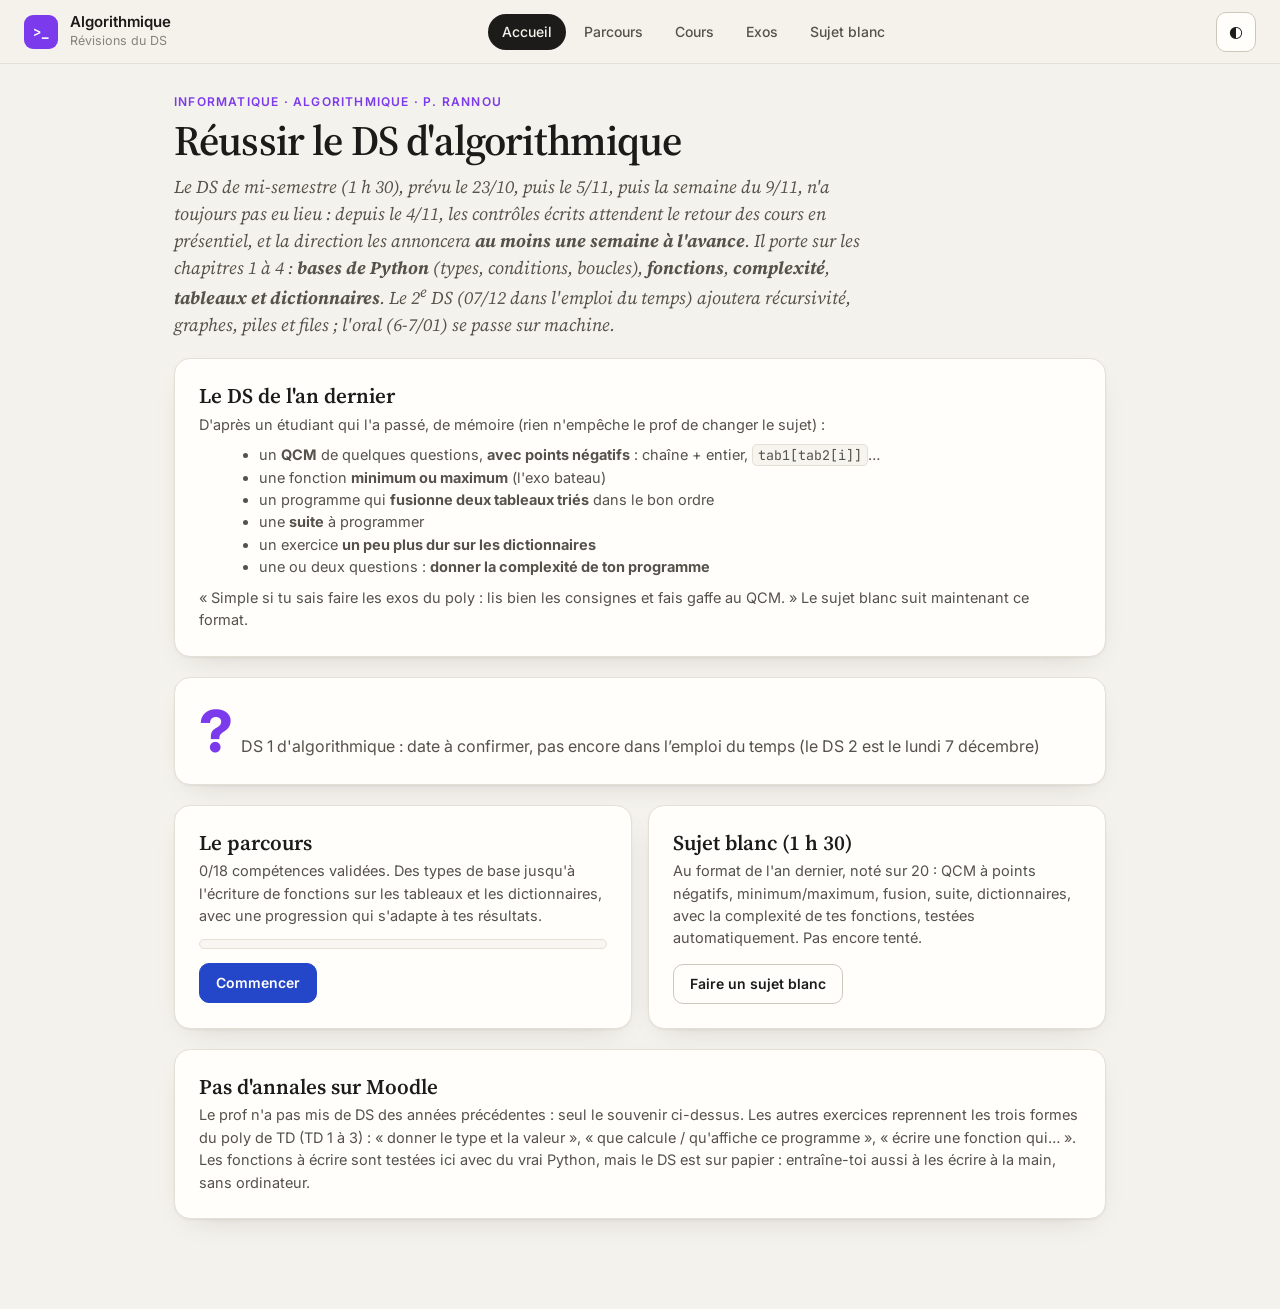
==== algo/index.html @ d01f05d4 "Dates des CC : un CC manquant d'ADE ne décale plus les autres Le CC2 ATO du 16/12 a disparu d'ADE : " ====
<!DOCTYPE html>
<html lang="fr">
<head>
<meta charset="utf-8">
<meta name="viewport" content="width=device-width, initial-scale=1, viewport-fit=cover">
<title>Algorithmique · Entraînement</title>
<link rel="preconnect" href="https://fonts.googleapis.com">
<link rel="preconnect" href="https://fonts.gstatic.com" crossorigin>
<link rel="stylesheet" href="https://fonts.googleapis.com/css2?family=Inter:wght@400;500;600;700;800&family=JetBrains+Mono:wght@400;600&family=Source+Serif+4:ital,opsz,wght@0,8..60,400;0,8..60,600;1,8..60,400&display=swap">
<script src="../subjects.js?v=2026112101"></script>
<script src="../core.js?v=2026111701"></script>
<script src="learn.js?v=2026102806"></script>
<script defer src="../account.js" data-lazy></script>
<link rel="stylesheet" href="../core.css?v=2026102803">
<style>
:root{
  --accent:var(--algo); --accent-soft:var(--algo-soft);
  --pen-line:#bccaf5;
  --algo:#7c3aed; --algo-soft:#f1eafe;
  --code-bg:#f6f4ee;
  --mono:"JetBrains Mono",ui-monospace,Menlo,Consolas,monospace;
}
@media (prefers-color-scheme:dark){
  :root:not([data-theme="light"]){
    --pen-line:#34437a;
    --algo:#a78bfa; --algo-soft:#241b3a; --code-bg:#16161a;
  }
}
:root[data-theme="dark"]{
  --pen-line:#34437a;
  --algo:#a78bfa; --algo-soft:#241b3a; --code-bg:#16161a;
}
code,.mono{font-family:var(--mono);font-size:.92em}
p code,li code,.sub code{background:var(--code-bg);padding:1px 5px;border-radius:5px;border:1px solid var(--rule)}
pre.code{margin:12px 0 0;padding:12px 14px;border-radius:10px;background:var(--code-bg);border:1px solid var(--rule);overflow-x:auto;font:14px/1.55 var(--mono);white-space:pre}
.brand-mark{width:34px;height:34px;flex:none;border-radius:9px;background:var(--algo);color:#fff;display:grid;place-items:center;font:700 14px/1 var(--mono)}
.lede{font:italic 18px/1.5 var(--serif);color:var(--ink-2);margin-top:10px;max-width:700px}
.card{background:var(--sheet);border:1px solid var(--rule);border-radius:16px;box-shadow:var(--shadow);padding:24px;min-width:0}
.pill.ok{background:var(--ok-soft);color:var(--ok)} .pill.bad{background:var(--bad-soft);color:var(--bad)} .pill.part{background:var(--warn-soft);color:var(--warn)}
.bar.mid>i{background:var(--warn)} .bar.low>i{background:var(--bad)}
.toast{position:fixed;left:50%;bottom:20px;transform:translateX(-50%);z-index:60;max-width:calc(100vw - 32px);padding:10px 16px;border-radius:10px;background:var(--ink);color:var(--paper);font-size:14.5px;font-weight:600}
.count span{color:var(--ink-2)}
/* exercices */
.ex .q{font:17px/1.6 var(--serif);margin-top:8px}
.it{display:grid;grid-template-columns:fit-content(45%) minmax(0,1fr);gap:4px 12px;align-items:center}
.it-lab{text-align:right;font:15px/1.3 var(--mono);overflow-wrap:anywhere}
.it-lab.w{font:15px/1.3 var(--sans)}
.it-in input[type=text]{flex:1;min-width:0;width:100%;font:15px/1.3 var(--mono);color:var(--ink);background:var(--sheet);border:1px solid var(--rule-strong);border-radius:9px;padding:9px 12px;min-height:42px}
.it.full{grid-template-columns:minmax(0,1fr)}
.it.full .fb{grid-column:1}
.it.qcm{padding-top:14px;border-top:1px solid var(--rule)}
.it.qcm:first-child{padding-top:0;border-top:0}
.it-q{font:16px/1.55 var(--serif)}
.it-q pre.code{margin-top:8px}
.ch.skip{font-family:var(--sans);color:var(--ink-2);border-style:dashed}
textarea.codein{width:100%;min-height:190px;resize:vertical;font:14px/1.55 var(--mono);color:var(--ink);background:var(--code-bg);border:1px solid var(--rule-strong);border-radius:10px;padding:12px 14px;tab-size:4;white-space:pre;overflow-wrap:normal;overflow-x:auto}
textarea.out{min-height:70px}
.fb{grid-column:2;font-size:14px;color:var(--ink-2);min-width:0;overflow-x:auto}
.fb:empty{display:none}
.tests{list-style:none;margin:8px 0 0;padding:0;display:grid;gap:4px;font:13px/1.4 var(--mono)}
.tests li{padding:6px 10px;border-radius:8px;background:var(--sheet-2);border:1px solid var(--rule);overflow-x:auto;white-space:pre}
.tests li.ok{border-color:color-mix(in srgb,var(--ok) 40%,transparent)}
.tests li.ko{border-color:color-mix(in srgb,var(--bad) 40%,transparent);background:var(--bad-soft)}
.ch{display:inline-flex;align-items:center;gap:8px;min-height:40px;padding:6px 12px;border-radius:10px;border:1px solid var(--rule-strong);background:var(--sheet);cursor:pointer;font-family:var(--mono);font-size:14px}
.ch:has(input:checked){border-color:var(--pen);background:var(--pen-soft)}
.expl{margin-top:8px;padding:14px 18px;border-radius:12px;background:var(--sheet-2);border:1px solid var(--rule);font:16px/1.6 var(--serif);overflow-x:auto}
.expl p+p{margin-top:8px}
.lvl i{width:8px;height:8px;border-radius:50%;background:var(--rule-strong)} .lvl i.on{background:var(--algo)}
.res{border-color:color-mix(in srgb,var(--pen) 40%,transparent)}
/* cours */
.fiche{background:var(--sheet);border:1px solid var(--rule);border-radius:16px;box-shadow:var(--shadow);overflow:hidden}
.fiche>summary{display:flex;gap:12px;align-items:center;flex-wrap:wrap;padding:16px 22px;cursor:pointer;list-style:none;font:600 18px/1.3 var(--serif)}
.fiche>summary::-webkit-details-marker{display:none}
.fiche>summary .tag{margin-left:auto;font:600 11.5px/1 var(--sans);padding:5px 9px;border-radius:999px;background:var(--algo-soft);color:var(--algo)}
.fiche .body{padding:4px 24px 22px;border-top:1px solid var(--rule);font:16.5px/1.65 var(--serif)}
.fiche .body p,.fiche .body ul{margin-top:10px}
.fiche .body ul{padding-left:22px}
.fiche h4{font:700 11.5px/1 var(--sans);letter-spacing:.09em;text-transform:uppercase;color:var(--muted);margin-top:20px}
table.t{border-collapse:collapse;margin-top:10px;font:14px/1.4 var(--sans)}
table.t td,table.t th{border:1px solid var(--rule);padding:5px 10px;text-align:left}
.hist td,.hist th{padding:8px;border-bottom:1px solid var(--rule);text-align:left}
.pyload{font-size:13.5px;color:var(--ink-2)}
code,pre,.mono,.it-lab,.ch,textarea,input,.tests{font-variant-ligatures:none;font-feature-settings:"liga" 0,"calt" 0}
@media (max-width:760px){
  .card{padding:18px}
  .it{grid-template-columns:1fr}
  .it-lab{text-align:left}
  .fb{grid-column:1}
  .psk{grid-template-columns:24px minmax(0,1fr) auto} .psk .bar{display:none}
  pre.code{font-size:13px}
}
@media (prefers-reduced-motion:reduce){ *{transition:none !important;animation:none !important} }
</style>
</head>
<body>
<header class="topbar">
  <a class="brand" href="../" title="Retour à l'accueil des révisions"><span class="brand-mark" aria-hidden="true">&gt;_</span><div><strong>Algorithmique</strong><small>Révisions du DS</small></div></a>
  <nav class="tabs" id="tabs" aria-label="Sections">
    <button type="button" class="tab" data-tab="home">Accueil</button>
    <button type="button" class="tab" data-tab="path">Parcours</button>
    <button type="button" class="tab" data-tab="cours">Cours</button>
    <button type="button" class="tab" data-tab="exos">Exos</button>
    <button type="button" class="tab" data-tab="blanc">Sujet blanc</button>
  </nav>
  <span class="clock" id="clock" hidden></span>
  <button type="button" class="icon-btn" id="themeBtn" aria-label="Thème"></button>
</header>
<main id="app"></main>

<script>
(function () {
'use strict';
/* =====================================================================
   OUTILS
   ===================================================================== */
// Moteur commun (core.js) : parcours, maîtrise, onglets, chrono et synchronisation du sujet blanc
const E = SiteCore({ id: 'algo', get LEARN() { return LEARN; }, get lesson() { return { itemHTML, check: checkSync, valOf, fbHTML }; }, get DUR() { return DUR; },
  get CH() { return CH; }, get SK() { return SK; }, get GEN() { return GEN; },
  get CUR() { return CUR; }, set CUR(v) { CUR = v; }, get EXAM() { return EXAM; }, set EXAM(v) { EXAM = v; }, get VIEW() { return VIEW; }, set VIEW(v) { VIEW = v; },
  views: { home: () => vHome(), cours: () => vCours(), exos: () => vExos(), blanc: () => vBlanc() },
  renderEx: () => renderEx(), renderExam: () => renderExam(), submitExam: auto => submitExam(auto),
  exam: () => examExos(EXAM.seed, EXAM.plan), answerText: it => it.type === 'val' ? pyRepr(it.exp) : it.type === 'out' ? (it.exp === ERR ? "Erreur (le programme s’arrête)" : it.exp) : it.type === 'code' ? 'une fonction qui passe ces tests : ' + it.tests.map(t => t[0] + ' → ' + t[1]).join(' ; ') + '\n    Exemple de solution :\n' + it.sol : null,
  examItems: () => [].concat(...examExos(EXAM.seed, EXAM.plan).map(x => [].concat(...x.parts.map(q => q.items)))), check: (it, raw) => check(it, raw), valOf: (r, id) => valOf(r, id), fbHTML: r => fbHTML(r) });
const { $, $$, app, esc, ls, toast, rng, G, newSeed, PILL, PK, HK, EK, VAL, MMAX, skById, pst, skS, isVal, levelOf, frontier, pickNext, build,
  startEx, saveCur, finish, setTab, renderPathTop, renderMap, nextPath, vPath, startTick, stopTick, tally, examRecord, examPlan, weakButton, hideCorr, copyTag } = E;
const pre = code => `<pre class="code"><code>${esc(code)}</code></pre>`;
const ic = s => `<code>${esc(s)}</code>`;

/* =====================================================================
   VALEURS PYTHON : représentation, affichage, lecture d'une réponse
   ===================================================================== */
class PF { constructor(v) { this.v = v; } }            // un float Python (2.0 s'affiche « 2.0 »)
const ERR = { err: true };                               // « le programme s'arrête sur une erreur »
const pyStr = s => "'" + String(s).replace(/'/g, "\\'") + "'";
function pyRepr(v) {
  if (v === ERR) return 'Erreur';
  if (v instanceof PF) return Number.isInteger(v.v) ? v.v.toFixed(1) : String(+v.v.toPrecision(12));
  if (typeof v === 'number') return String(v);
  if (typeof v === 'string') return pyStr(v);
  if (typeof v === 'boolean') return v ? 'True' : 'False';
  if (v === null || v === undefined) return 'None';
  if (Array.isArray(v)) return '[' + v.map(pyRepr).join(', ') + ']';
  return '{' + Object.keys(v).map(k => pyStr(k) + ': ' + pyRepr(v[k])).join(', ') + '}';
}
const pyType = v => v === ERR ? 'Erreur' : v instanceof PF ? 'float' : typeof v === 'number' ? 'int' : typeof v === 'string' ? 'str' : typeof v === 'boolean' ? 'bool' : Array.isArray(v) ? 'list' : 'dict';
// lecture d'une valeur Python tapée par l'élève : [1, 2], {'a': 3}, 'mot', 2.5, True
function pyParse(src) {
  const s = String(src).trim(); let i = 0;
  const ws = () => { while (i < s.length && /\s/.test(s[i])) i++; };
  function val() {
    ws(); const c = s[i];
    if (c === '[' || c === '(') { const close = c === '[' ? ']' : ')'; i++; const a = []; ws(); if (s[i] === close) { i++; return a; } for (;;) { a.push(val()); ws(); if (s[i] === ',') { i++; ws(); if (s[i] === close) { i++; return a; } continue; } if (s[i] === close) { i++; return a; } throw 0; } }
    if (c === '{') { i++; const o = {}; ws(); if (s[i] === '}') { i++; return o; } for (;;) { const k = val(); ws(); if (s[i] !== ':') throw 0; i++; o[String(k instanceof PF ? k.v : k)] = val(); ws(); if (s[i] === ',') { i++; ws(); if (s[i] === '}') { i++; return o; } continue; } if (s[i] === '}') { i++; return o; } throw 0; } }
    if (c === "'" || c === '"') { i++; let r = ''; while (i < s.length && s[i] !== c) { if (s[i] === '\\') { i++; } r += s[i++]; } if (s[i] !== c) throw 0; i++; return r; }
    const m = /^-?\d+(\.\d*)?([eE]-?\d+)?/.exec(s.slice(i)); if (m) { i += m[0].length; return m[1] || m[2] ? new PF(parseFloat(m[0])) : parseInt(m[0], 10); }
    for (const [w, v] of [['True', true], ['False', false], ['None', null]]) if (s.startsWith(w, i)) { i += w.length; return v; }
    throw 0;
  }
  try { const v = val(); ws(); if (i !== s.length) return undefined; return v; } catch (e) { return undefined; }
}
function same(a, b) {
  if (a instanceof PF) a = a.v; if (b instanceof PF) b = b.v;
  if (typeof a === 'number' && typeof b === 'number') return Math.abs(a - b) < 1e-9;
  if (Array.isArray(a) || Array.isArray(b)) return Array.isArray(a) && Array.isArray(b) && a.length === b.length && a.every((x, k) => same(x, b[k]));
  if (a && b && typeof a === 'object' && typeof b === 'object') { const ka = Object.keys(a), kb = Object.keys(b); return ka.length === kb.length && ka.every(k => k in b && same(a[k], b[k])); }
  return a === b;
}
const isErrWord = s => /^\s*(erreur|error|\w*error)\b/i.test(s);
const normOut = s => String(s).replace(/\r/g, '').split('\n').map(l => l.trim().replace(/\s+/g, ' ')).filter((l, k, a) => l || k < a.length - 1).join('\n').trim();

/* =====================================================================
   GÉNÉRATEURS D'EXERCICES (prédire, puis écrire du code)
   item : { type: 'choice'|'int'|'val'|'out'|'code', label, ... }
   ===================================================================== */
const TYPE_OPTS = ['int', 'float', 'bool', 'str', 'Erreur'].map(x => ({ v: x, t: x }));
const WORDS = ['chat', 'chien', 'lion', 'zebre', 'algo', 'python', 'abc', 'abd', 'Bob', 'bob', 'pomme', 'poire'];
const GEN = {};
const fdiv = (a, b) => Math.floor(a / b), fmod = (a, b) => ((a % b) + b) % b;

GEN.types = (d, g) => {
  const a = g.int(2, 30), b = g.pick([2, 4, 5]), c = g.int(2, 9), w1 = g.pick(WORDS), w2 = g.pick(WORDS.filter(x => x !== w1));
  const T0 = [
    () => [`${a * b + g.pick([0, 1, 2, 3])} // ${b}`, null], () => [`${a} % ${c}`, a % c], () => [`${a * b} / ${b}`, new PF(a)], () => [`${a + 1} / ${b}`, new PF((a + 1) / b)],
    () => [`float(${a})`, new PF(a)], () => [`${a} > ${c * 3}`, a > c * 3], () => [`str(${a})`, String(a)], () => [`'${w1}' + '${w2}'`, w1 + w2]
  ];
  const T1 = [
    () => [`str(${a}+${c})`, String(a + c)], () => [`str(${a})+str(${c})`, String(a) + String(c)], () => [`int(${a}.${c})`, a], () => [`${c} * '${w1.slice(0, 2)}'`, w1.slice(0, 2).repeat(c)],
    () => [`(${a} < ${c}) and (${c} < ${a})`, false], () => [`((${c}<${a}) and (${a}<${c})) or ${a} != ${c}`, a !== c], () => [`len('${w1}')`, w1.length], () => [`'${w1}' < '${w2}'`, w1 < w2], () => [`'${a}' < '${c}'`, String(a) < String(c)]
  ];
  const T2 = [
    () => [`'${a}' + ${c}`, ERR], () => [`int('${a}') + ${c}`, a + c], () => [`${a * 3} / 3`, new PF(a)], () => [`${a} // int(${c}.${g.int(1, 9)})`, fdiv(a, c)], () => [`float('0${c}.5')`, new PF(c + 0.5)],
    () => [`not (${a} >= ${c}) or ${a} % 2 == 0`, !(a >= c) || a % 2 === 0], () => [`'${w1}' * 2 + str(${c})`, w1 + w1 + c], () => [`len(str(${a * 100 + c}))`, String(a * 100 + c).length], () => [`'${w1}' + ${c}`, ERR]
  ];
  const pool = d === 0 ? T0 : d === 1 ? T1 : T2.concat(T1.slice(0, 3));
  const exprs = g.shuffle(pool).slice(0, 3).map(f => { let [e, v] = f(); if (v === null) { const m = /^(\d+) \/\/ (\d+)$/.exec(e); v = fdiv(+m[1], +m[2]); } return [e, v]; });
  const items = [];
  exprs.forEach(([e, v], k) => {
    items.push({ type: 'choice', label: `type de ${e}`, opts: TYPE_OPTS, ans: pyType(v), wide: true });
    if (v !== ERR) items.push({ type: 'val', label: `valeur`, exp: v });
  });
  const why = ([e, v]) => v === ERR ? `${ic(e)} : <b>erreur</b> (TypeError) — on ne peut pas additionner une chaîne et un entier.` : `${ic(e)} vaut ${ic(pyRepr(v))}, de type ${ic(pyType(v))}.`;
  return { title: 'Type et valeur d\'expressions', q: 'Donner le type (<code>int</code>, <code>float</code>, <code>bool</code>, <code>str</code>) et la valeur de chacune des expressions suivantes, ou « Erreur » si elle provoque une erreur. Pour une chaîne, tu peux taper la valeur avec ou sans guillemets.',
    items, corr: `<ul>${exprs.map(x => `<li>${why(x)}</li>`).join('')}</ul><p class="fine">Rappels : <code>/</code> donne toujours un <code>float</code> ; <code>//</code> et <code>%</code> sur des entiers donnent un <code>int</code> ; les chaînes se comparent dans l'ordre du dictionnaire, chiffre par chiffre (<code>'10' &lt; '9'</code>), les majuscules avant les minuscules.</p>` };
};

GEN.trace = (d, g) => {
  if (d < 2) {
    const a = g.int(2, 9), b = g.int(1, 9), ops = [['+', (x, y) => x + y], ['-', (x, y) => x - y], ['*', (x, y) => x * y]];
    const o1 = g.pick(ops), o2 = g.pick(ops), o3 = g.pick(ops.slice(0, 2));
    const env = { x: a }; const lines = [`x = ${a}`];
    env.y = o1[1](b, env.x); lines.push(`y = ${b} ${o1[0]} x`);
    env.z = o2[1](env.x, env.y); lines.push(`z = x ${o2[0]} y`);
    if (d === 1) {
      const k = g.int(2, 4), m = g.int(5, 20);
      lines.push(`if z * ${k} > ${m}:`, `    x = x - ${b}`, `else:`, `    x = x + ${b}`);
      env.x = env.z * k > m ? env.x - b : env.x + b;
      lines.push('t = x', 'x = y', 'y = t'); const t = env.x; env.x = env.y; env.y = t;
    }
    env.y = o3[1](env.y, env.z); lines.push(`y = y ${o3[0]} z`);
    const code = lines.join('\n');
    return { title: 'Suivre l\'exécution', q: 'Donner les valeurs de <code>x</code>, <code>y</code> et <code>z</code> à la fin de l\'exécution :' + pre(code),
      items: ['x', 'y', 'z'].map(v => ({ type: 'int', label: v, val: env[v] })),
      corr: `<p>On exécute ligne par ligne en tenant un tableau des valeurs. À la fin : <code>x = ${env.x}</code>, <code>y = ${env.y}</code>, <code>z = ${env.z}</code>.</p>${d === 1 ? '<p class="fine">Les trois lignes <code>t = x</code>, <code>x = y</code>, <code>y = t</code> échangent x et y (variable auxiliaire).</p>' : ''}` };
  }
  // programme mystère (exercice 8 du poly)
  const s1 = g.int(2, 4), s2 = s1 + g.int(1, 2), A = g.int(2, 3), B = g.int(3, 6);
  const code = `def f(n):\n    y = 0\n    if n >= ${s1}:\n        y = n * n\n        if n <= ${s2}:\n            y = y - 1\n            y = ${A} * y\n        else:\n            y += 1\n    else:\n        if n % 2 == 0:\n            y = ${B} * n\n        else:\n            y = n - 5\n            y = 3 * y\n    return y`;
  const f = n => { let y = 0; if (n >= s1) { y = n * n; if (n <= s2) { y = A * (y - 1); } else y += 1; } else { if (n % 2 === 0) y = B * n; else y = 3 * (n - 5); } return y; };
  const ns = g.shuffle([...new Set([0, 1, s1 - 1, s1, s2, s2 + 1, s2 + 3])]).slice(0, 3).sort((x, y) => x - y);
  return { title: 'Programme mystère', q: 'Que renvoie cette fonction pour les valeurs suivantes ?' + pre(code), items: ns.map(n => ({ type: 'int', label: `f(${n})`, val: f(n) })),
    corr: `<ul>${ns.map(n => `<li><code>f(${n})</code> : ${n >= s1 ? `n ≥ ${s1}, y = ${n * n} puis ${n <= s2 ? `n ≤ ${s2} : y = ${A} × (${n * n} − 1)` : `n > ${s2} : y = ${n * n} + 1`}` : `n &lt; ${s1}, ${n % 2 === 0 ? `n pair : y = ${B} × ${n}` : `n impair : y = 3 × (${n} − 5)`}`} = <b>${f(n)}</b></li>`).join('')}</ul><p class="fine">Méthode : repère les deux grands cas (le premier <code>if</code>), puis les sous-cas. L'indentation dit à quel <code>if</code> appartient chaque <code>else</code>.</p>` };
};

const LOOPS = [
  g => { const a = g.int(0, 3), k = g.int(1, 3), N = g.int(5, 9); let s = 0; for (let i = a; i < N; i++) s += i * k; return { code: `def f(n):\n    s = 0\n    for i in range(${a}, n):\n        s = s + i * ${k}\n    return s`, call: `f(${N})`, val: s, what: `${k === 1 ? '' : k + ' × '}la somme des entiers de ${a} à n − 1`, why: `i prend les valeurs ${a}, ${a + 1}, …, ${N - 1} (la borne ${N} est exclue)` }; },
  g => { const A = g.int(10, 60); let b = 0; while (b * b < A) b++; return { code: `def f(a):\n    b = 0\n    while b * b < a:\n        b = b + 1\n    return b`, call: `f(${A})`, val: b, what: 'le plus petit entier b tel que b² ≥ a', why: `b augmente tant que b² < ${A} : on s'arrête à b = ${b} car ${b}² = ${b * b} ≥ ${A}` }; },
  g => { const N = g.int(100, 99999); return { code: `def f(n):\n    c = 0\n    while n > 0:\n        n = n // 10\n        c = c + 1\n    return c`, call: `f(${N})`, val: String(N).length, what: 'le nombre de chiffres de n', why: `chaque tour enlève le dernier chiffre (division entière par 10)` }; },
  g => { const N = g.int(100, 9999); return { code: `def f(n):\n    s = 0\n    while n > 0:\n        s = s + n % 10\n        n = n // 10\n    return s`, call: `f(${N})`, val: String(N).split('').reduce((a, c) => a + +c, 0), what: 'la somme des chiffres de n', why: `n % 10 est le dernier chiffre, n // 10 l'enlève` }; },
  g => { const N = g.pick([12, 20, 24, 40, 48, 56, 72, 80, 96, 104, 112]); let n = N; while (n % 2 === 0) n /= 2; return { code: `def f(n):\n    while n % 2 == 0:\n        n = n // 2\n    return n`, call: `f(${N})`, val: n, what: 'le plus grand diviseur impair de n', why: `on divise par 2 tant que n est pair : ${N} → … → ${n}` }; },
  g => { const N = g.int(4, 10); const F = [0, 1]; for (let i = 2; i <= N + 1; i++) F.push(F[i - 1] + F[i - 2]); return { code: `def f(n):\n    f = 0\n    a = 1\n    while n > 0:\n        b = a + f\n        f = a\n        a = b\n        n = n - 1\n    return f`, call: `f(${N})`, val: F[N], what: 'le terme F(n) de la suite de Fibonacci', why: `(f, a) avance d'un cran à chaque tour : (F0, F1) → (F1, F2) → …, après ${N} tours f = F(${N})` }; },
  g => { const N = g.int(10, 30), m = g.int(2, 5); let c = 0; for (let i = 0; i < N; i++) if (i % m === 0) c++; return { code: `def f(n):\n    c = 0\n    for i in range(n):\n        if i % ${m} == 0:\n            c = c + 1\n    return c`, call: `f(${N})`, val: c, what: `le nombre de multiples de ${m} entre 0 et n − 1`, why: `0, ${m}, ${2 * m}, … < ${N}` }; },
  g => { const N = g.int(4, 9); return { code: `def f(n):\n    c = 0\n    for i in range(n):\n        for j in range(i):\n            c = c + 1\n    return c`, call: `f(${N})`, val: N * (N - 1) / 2, what: 'n(n − 1)/2 (le nombre de couples j < i)', why: `0 + 1 + … + ${N - 1} = ${N * (N - 1) / 2}` }; },
  g => { const N = g.int(3, 7); let p = 1; for (let k = 1; k <= N; k++) p *= k; return { code: `def f(n):\n    p = 1\n    for k in range(1, n + 1):\n        p = p * k\n    return p`, call: `f(${N})`, val: p, what: 'n! (factorielle de n)', why: `1 × 2 × … × ${N}` }; },
  g => { const L = g.int(20, 500); let x = 1, c = 0; while (x < L) { x *= 2; c++; } return { code: `def f(limite):\n    x = 1\n    c = 0\n    while x < limite:\n        x = x * 2\n        c = c + 1\n    return c`, call: `f(${L})`, val: c, what: 'le plus petit c tel que 2^c ≥ limite', why: `x vaut 1, 2, 4, 8, … : on s'arrête à 2^${c} = ${2 ** c} ≥ ${L}` }; }
];
GEN.boucles = (d, g) => {
  const pool = d === 0 ? [0, 6, 8, 2] : d === 1 ? [1, 2, 3, 4, 7, 9] : [1, 3, 4, 5, 7, 9];
  const k = g.pick(pool), L = LOOPS[k](g);
  const items = [{ type: 'int', label: L.call, val: L.val }];
  if (d === 2) { const others = g.shuffle(LOOPS.map((f, i) => i).filter(i => i !== k)).slice(0, 2).map(i => LOOPS[i](g).what); items.push({ type: 'choice', label: 'en général, f calcule', opts: g.shuffle([L.what, ...others]).map(x => ({ v: x, t: x })), ans: L.what, wide: true }); }
  return { title: 'Que renvoie cette fonction ?', q: `Que renvoie ${ic(L.call)} ?${d === 2 ? ' Que calcule la fonction en général ?' : ''}` + pre(L.code), items,
    corr: `<p>${ic(L.call)} renvoie <b>${L.val}</b> : ${L.why}.</p><p>En général, la fonction calcule ${L.what}.</p><p class="fine">Méthode : fais un tableau avec une colonne par variable et une ligne par tour de boucle.</p>` };
};

GEN.fonc = (d, g) => {
  const y = g.int(2, 9), v = g.int(2, 9), k = g.int(1, 5), A = g.int(1, 9);
  const P = [
    () => { const glob = g.r() < 0.5; const tgt = g.pick(['a', 'b', 'c']); const code = `${glob ? `a = ${A}\n` : ''}def g(a):\n    b = a * a\n    return b\n\nc = g(${y})\nprint(${tgt})`; const out = tgt === 'c' ? String(y * y) : tgt === 'a' ? (glob ? String(A) : ERR) : ERR;
      return [code, out, tgt === 'c' ? `c reçoit la valeur renvoyée par g(${y}) = ${y * y}.` : tgt === 'a' ? (glob ? `le paramètre a de g est local : la variable globale a vaut toujours ${A}.` : `a n'existe que dans g (paramètre local) : NameError.`) : 'b est locale à g : elle n\'existe plus après l\'appel, NameError.']; },
    () => { const code = `def ajoute(x):\n    x = x + ${k}\n    return x\n\nn = ${v}\nm = ajoute(n)\nprint(n, m)`; return [code, `${v} ${v + k}`, `la fonction modifie sa copie locale x, pas n : n vaut toujours ${v}, m reçoit ${v + k}.`]; },
    () => { const t = [g.int(1, 9), g.int(1, 9)]; const code = `def ajoute(t):\n    t.append(${k})\n\nl = [${t.join(', ')}]\najoute(l)\nprint(l)`; return [code, pyRepr([...t, k]), 'une liste est passée par référence : append modifie la liste de l\'appelant.']; },
    () => { const code = `def f(x):\n    print(x * 2)\n\nr = f(${v})\nprint(r)`; return [code, `${2 * v}\nNone`, `f affiche ${2 * v} mais ne renvoie rien (pas de return) : r vaut None.`]; },
    () => { const code = `def f(x):\n    y = x + 1\n\nprint(f(${v}))`; return [code, 'None', 'pas de return : la fonction renvoie None, c\'est ce qu\'affiche print.']; },
    () => { const code = `b = ${A}\ndef g(a):\n    b = a * a\n    return b\n\nc = g(${y})\nprint(b, c)`; return [code, `${A} ${y * y}`, `le b de g est une variable locale différente de la variable globale b, qui vaut toujours ${A}.`]; }
  ];
  const pool = d === 0 ? [0, 1, 3] : d === 1 ? [0, 2, 4, 5] : [0, 1, 2, 3, 4, 5];
  const [code, out, why] = P[g.pick(pool)]();
  return { title: 'Fonctions et portée des variables', q: 'Qu\'affiche ce programme ? (une ligne par <code>print</code> ; écris « Erreur » si le programme s\'arrête sur une erreur)' + pre(code),
    items: [{ type: 'out', label: 'affichage', exp: out }], corr: `<p>Affichage : ${out === ERR ? '<b>Erreur</b> (NameError)' : `<code>${esc(out).replace(/\n/g, '<br>')}</code>`}.</p><p>${why}</p>` };
};

const CPLX = [
  ['for i in range(n):\n    s = s + i', 'O(n)', 'une boucle de n tours, chaque tour en temps constant.'],
  ['for i in range(n):\n    for j in range(n):\n        c = c + 1', 'O(n²)', 'deux boucles imbriquées de n tours : n × n.'],
  ['i = 1\nwhile i < n:\n    i = i * 2', 'O(log n)', 'i double à chaque tour : il faut log₂(n) tours.'],
  ['x = n * n + 3\ny = x // 2', 'O(1)', 'un nombre fixe d\'opérations, quel que soit n.'],
  ['for i in range(n):\n    for j in range(i):\n        c = c + 1', 'O(n²)', '0 + 1 + … + (n − 1) = n(n − 1)/2 tours.'],
  ['for i in range(n):\n    for j in range(n):\n        for k in range(n):\n            c = c + 1', 'O(n³)', 'trois boucles imbriquées.'],
  ['while n > 0:\n    n = n // 2', 'O(log n)', 'n est divisé par 2 à chaque tour.'],
  ['for i in range(n):\n    s = s + i\nfor j in range(n):\n    s = s - j', 'O(n)', 'deux boucles l\'une APRÈS l\'autre : n + n = 2n.'],
  ['for i in range(100):\n    s = s + i', 'O(1)', '100 tours, mais ce nombre ne dépend pas de n.'],
  ['for i in range(n):\n    for j in range(5):\n        c = c + 1', 'O(n)', 'la boucle intérieure fait toujours 5 tours : 5n.'],
  ['def u(k):\n    r = 1\n    for i in range(k):\n        r = r * 2\n    return r\n\ns = 0\nfor k in range(n):\n    s = s + u(k)', 'O(n²)', 'u(k) coûte k opérations, et on l\'appelle pour k = 0 … n − 1 : n(n − 1)/2 (exemple du cours).'],
  ['t = n * [0]\nfor i in range(n):\n    t[i] = i * i', 'O(n)', 'créer le tableau coûte n, la boucle aussi.']
];
const CPLX_OPTS = ['O(1)', 'O(log n)', 'O(n)', 'O(n²)', 'O(n³)', 'O(2ⁿ)'].map(x => ({ v: x, t: x }));
GEN.cplx = (d, g) => {
  const pool = d === 0 ? [0, 1, 3, 5] : d === 1 ? [2, 4, 6, 7, 1] : [7, 8, 9, 10, 11, 4];
  const ks = g.shuffle(pool).slice(0, 2);
  return { title: 'Complexité', q: 'Donner la complexité (en fonction de n, dans le pire cas) de chacun des morceaux de code suivants.' + ks.map((k, i) => `<p style="margin-top:12px"><b>(${'ab'[i]})</b></p>` + pre(CPLX[k][0])).join(''),
    items: ks.map((k, i) => ({ type: 'choice', label: `(${'ab'[i]})`, opts: CPLX_OPTS, ans: CPLX[k][1] })),
    corr: `<ul>${ks.map((k, i) => `<li>(${'ab'[i]}) <b>${CPLX[k][1]}</b> : ${CPLX[k][2]}</li>`).join('')}</ul><p class="fine">On compte les opérations élémentaires (affectations, calculs, comparaisons) et on ne garde que le terme dominant, sans les constantes.</p>` };
};

GEN.list = (d, g) => {
  const t = Array.from({ length: g.int(4, 6) }, () => g.int(0, 9)), n = t.length;
  const Q = [];
  if (d === 0) {
    const i = g.int(0, n - 1), x = g.int(0, 9);
    Q.push([`t[${i}]`, t[i]], [`len(t)`, n], [`${x} in t`, t.includes(x)], [`t + [${x}]`, [...t, x]], [`2 * [${t[0]}, ${t[1]}]`, [t[0], t[1], t[0], t[1]]]);
  } else if (d === 1) {
    const a = g.int(0, 2), b = g.int(a + 1, n);
    Q.push([`t[${a}:${b}]`, t.slice(a, b)], [`t[${a + 1}:]`, t.slice(a + 1)], [`t[:${b}]`, t.slice(0, b)], [`t[-1]`, t[n - 1]]);
  } else {
    const k = g.int(2, 5);
    Q.push([`[i ** 2 for i in range(${k})]`, Array.from({ length: k }, (_, i) => i * i)], [`[2 * i + 1 for i in range(${k})]`, Array.from({ length: k }, (_, i) => 2 * i + 1)], [`[x * ${k} for x in t]`, t.map(x => x * k)], [`list(range(${k}, ${k + 4}))`, [k, k + 1, k + 2, k + 3]]);
  }
  const qs = g.shuffle(Q).slice(0, 2);
  // une suite de modifications de la liste
  const u = t.slice(), x = g.int(10, 20), i = g.int(0, n - 2), ops = [];
  ops.push(`t.append(${x})`); u.push(x);
  if (d >= 1) { ops.push(`del t[${i}]`); u.splice(i, 1); }
  ops.push(`t.extend([${x + 1}, ${x + 2}])`); u.push(x + 1, x + 2);
  if (d === 2) { ops.push(`t[0] = t[1] + t[2]`); u[0] = u[1] + u[2]; }
  const code = `t = ${pyRepr(t)}\n` + qs.map(([e]) => `print(${e})`).join('\n') + '\n' + ops.join('\n') + '\nprint(t)';
  return { title: 'Opérations sur les listes', q: 'Qu\'affichent les trois <code>print</code> de ce programme ?' + pre(code),
    items: [...qs.map(([e, v]) => ({ type: 'val', label: `print(${e})`, exp: v })), { type: 'val', label: 'print(t) final', exp: u }],
    corr: `<ul>${qs.map(([e, v]) => `<li>${ic(e)} → ${ic(pyRepr(v))}</li>`).join('')}<li>Après ${ops.map(ic).join(', ')} : ${ic(pyRepr(u))}</li></ul><p class="fine">Rappels : les indices commencent à 0 ; <code>t[a:b]</code> va de a à b − 1 ; <code>append</code> ajoute UN élément, <code>extend</code> ajoute les éléments d'une liste ; <code>del t[i]</code> supprime l'élément d'indice i.</p>` };
};

GEN.alias = (d, g) => {
  const x = [g.int(1, 9), g.int(1, 9), g.int(1, 9)], v = g.int(10, 30);
  if (d < 2) {
    const how = d === 0 ? 'y = x' : g.pick(['y = x', 'y = list(x)', 'y = x[:]']), shared = how === 'y = x';
    const mod = g.pick([[`y.append(${v})`, a => a.push(v)], [`y[0] = ${v}`, a => { a[0] = v; }], [`y += [${v}]`, a => a.push(v)]]);
    const y = x.slice(); mod[1](y); const xf = shared ? y.slice() : x.slice();
    return { title: 'Copies et références', q: 'Qu\'affiche ce programme ?' + pre(`x = ${pyRepr(x)}\n${how}\n${mod[0]}\nprint(x)\nprint(y)`),
      items: [{ type: 'val', label: 'print(x)', exp: xf }, { type: 'val', label: 'print(y)', exp: y }],
      corr: `<p>${shared ? '<code>y = x</code> copie seulement l\'adresse : x et y désignent la <b>même</b> liste. Modifier y modifie x.' : `${ic(how)} crée une <b>nouvelle</b> liste : modifier y ne change pas x.`}</p><p>x = ${ic(pyRepr(xf))}, y = ${ic(pyRepr(y))}.</p>` };
  }
  const m = [[g.int(1, 9), g.int(1, 9)], [g.int(1, 9), g.int(1, 9)]], how = g.pick(['y = list(x)', 'y = x[:]']);
  const y = m.map(r => r); y[1] = y[1].slice(); y[1][1] = v; const xf = [m[0], y[1]];
  return { title: 'Copies de listes de listes', q: 'Qu\'affiche ce programme ?' + pre(`x = ${pyRepr(m)}\n${how}\nx[1][1] = ${v}\nprint(y)`),
    items: [{ type: 'val', label: 'print(y)', exp: xf }, { type: 'choice', label: 'pour une vraie copie', opts: [{ v: 'a', t: 'y = [list(l) for l in x]' }, { v: 'b', t: 'y = x' }, { v: 'c', t: 'y = list(x)' }], ans: 'a', wide: true }],
    corr: `<p>${ic(how)} ne copie que la liste « extérieure » : y[1] et x[1] sont la <b>même</b> sous-liste. Modifier x[1][1] modifie donc aussi y : y = ${ic(pyRepr(xf))}.</p><p>Il faut copier chaque sous-liste : <code>y = [list(l) for l in x]</code> (exercice 29 du poly).</p>` };
};

GEN.str = (d, g) => {
  const w = g.pick(['python', 'algorithme', 'esir', 'rennes', 'tableau', 'variable']), k = g.int(2, 3), a = g.int(0, 2), b = g.int(a + 2, w.length);
  const Q = d === 0 ? [[`len('${w}')`, w.length], [`'${w}'[${a}]`, w[a]], [`'${w}'[${a}:${b}]`, w.slice(a, b)], [`'ab' * ${k}`, 'ab'.repeat(k)]]
    : d === 1 ? [[`'${w}'[-1]`, w[w.length - 1]], [`'${w}'[:${b}] + '!'`, w.slice(0, b) + '!'], [`len('${w}' * ${k})`, w.length * k], [`'-'.join(['a', 'b', 'c'])`, 'a-b-c'], [`'un,deux,trois'.split(',')`, ['un', 'deux', 'trois']]]
    : [[`list('${w.slice(0, 4)}')`, w.slice(0, 4).split('')], [`('mon' + 2*'dou' + ' ' + 2*'nou' + 'rs')[1:6]`, ('mon' + 'doudou' + ' ' + 'nounou' + 'rs').slice(1, 6)], [`'${w}'.split('e')`, w.split('e')], [`len('a' * 2 + 'a' * 2 + 'a')`, 5], [`' '.join(['le', 'lac'])`, 'le lac']];
  const qs = g.shuffle(Q).slice(0, 3);
  return { title: 'Chaînes de caractères', q: 'Donner la valeur de chaque expression (avec ou sans guillemets pour une chaîne).',
    items: qs.map(([e, v]) => ({ type: 'val', label: e, exp: v })), corr: `<ul>${qs.map(([e, v]) => `<li>${ic(e)} → ${ic(pyRepr(v))}</li>`).join('')}</ul><p class="fine">Une chaîne se comporte comme un tuple de lettres : indices, tranches, <code>len</code>, <code>+</code> et <code>*</code>, mais on ne peut pas la modifier.</p>` };
};

GEN.dict = (d, g) => {
  const names = g.shuffle(['Julien', 'Virginie', 'Mateo', 'Chloe', 'Ines', 'Gabin']).slice(0, 3), ages = names.map(() => g.int(17, 22));
  const dd = {}; names.forEach((nm, i) => { dd[nm] = ages[i]; });
  if (d === 0) {
    const nw = 'Emma', v = g.int(17, 22), fin = Object.assign({}, dd, { [nw]: v }); fin[names[0]] += 1;
    return { title: 'Dictionnaires', q: 'Qu\'affiche ce programme ?' + pre(`d = ${pyRepr(dd)}\nprint(d['${names[1]}'])\nd['${nw}'] = ${v}\nd['${names[0]}'] = d['${names[0]}'] + 1\nprint(len(d))\nprint('${names[2]}' in d)\nprint(d)`),
      items: [{ type: 'val', label: `d['${names[1]}']`, exp: ages[1] }, { type: 'int', label: 'len(d)', val: 4 }, { type: 'val', label: `'${names[2]}' in d`, exp: true }, { type: 'val', label: 'print(d)', exp: fin }],
      corr: `<p><code>d[c]</code> donne la valeur associée à la clé c ; <code>d[c] = v</code> ajoute (ou remplace) une association ; <code>c in d</code> teste la présence d'une <b>clé</b>. À la fin, d = ${ic(pyRepr(fin))}.</p>` };
  }
  if (d === 1) {
    const s = ages.reduce((a, b) => a + b, 0), mx = names[ages.indexOf(Math.max(...ages))];
    return { title: 'Parcourir un dictionnaire', q: 'Que renvoient ces deux fonctions pour le dictionnaire <code>d</code> ?' + pre(`d = ${pyRepr(dd)}\n\ndef total(d):\n    s = 0\n    for c in d:\n        s = s + d[c]\n    return s\n\ndef plus_grand(d):\n    meilleur = None\n    for c in d:\n        if meilleur == None or d[c] > d[meilleur]:\n            meilleur = c\n    return meilleur`),
      items: [{ type: 'int', label: 'total(d)', val: s }, { type: 'val', label: 'plus_grand(d)', exp: mx }],
      corr: `<p><code>for c in d</code> parcourt les <b>clés</b>. total additionne les valeurs : ${ages.join(' + ')} = ${s}. plus_grand renvoie la clé de plus grande valeur : ${ic(pyRepr(mx))}.</p>` };
  }
  const t = Array.from({ length: g.int(6, 8) }, () => g.pick(['a', 'b', 'c'])), cnt = {}; t.forEach(x => { cnt[x] = (cnt[x] || 0) + 1; });
  return { title: 'Compter avec un dictionnaire', q: 'Que renvoie <code>compte(t)</code> ?' + pre(`t = ${pyRepr(t)}\n\ndef compte(t):\n    d = {}\n    for x in t:\n        if x in d:\n            d[x] = d[x] + 1\n        else:\n            d[x] = 1\n    return d`),
    items: [{ type: 'val', label: 'compte(t)', exp: cnt }],
    corr: `<p>Le dictionnaire associe à chaque valeur son nombre d'apparitions : ${ic(pyRepr(cnt))}. C'est LE schéma à connaître : tester <code>if x in d</code> avant d'incrémenter, sinon KeyError.</p>` };
};

/* ---------- Exercices d'écriture de code (corrigés par des tests, Python dans le navigateur) ---------- */
const CODE = [
  // niveau, compétence, nom, signature, énoncé, tests [appel, attendu], solution
  [0, 'code1', 'valeur_absolue', 'valeur_absolue(x)', 'renvoie la valeur absolue de l\'entier x, sans utiliser abs.', [['valeur_absolue(-7)', '7'], ['valeur_absolue(5)', '5'], ['valeur_absolue(0)', '0']], 'def valeur_absolue(x):\n    if x < 0:\n        return -x\n    return x'],
  [0, 'code1', 'minimum3', 'minimum3(a, b, c)', 'renvoie le plus petit des trois nombres, en n\'utilisant que des comparaisons < (pas de min).', [['minimum3(3, 1, 2)', '1'], ['minimum3(5, 9, 7)', '5'], ['minimum3(4, 4, 2)', '2'], ['minimum3(8, 6, 6)', '6']], 'def minimum3(a, b, c):\n    m = a\n    if b < m:\n        m = b\n    if c < m:\n        m = c\n    return m'],
  [0, 'code1', 'somme_carres', 'somme_carres(n)', 'renvoie 1² + 2² + … + n² (0 si n = 0).', [['somme_carres(0)', '0'], ['somme_carres(1)', '1'], ['somme_carres(4)', '30'], ['somme_carres(10)', '385']], 'def somme_carres(n):\n    s = 0\n    for k in range(1, n + 1):\n        s = s + k * k\n    return s'],
  [1, 'code1', 'prix_total', 'prix_total(n)', 'renvoie le prix payé par un groupe de n ≥ 1 passagers : 10 € le ticket pour 1 passager, 8 € entre 2 et 3, 7 € entre 4 et 5, 6 € à partir de 6 (exercice 7 du poly).', [['prix_total(1)', '10'], ['prix_total(3)', '24'], ['prix_total(4)', '28'], ['prix_total(5)', '35'], ['prix_total(6)', '36'], ['prix_total(10)', '60']], 'def prix_total(n):\n    if n == 1:\n        prix = 10\n    elif n <= 3:\n        prix = 8\n    elif n <= 5:\n        prix = 7\n    else:\n        prix = 6\n    return n * prix'],
  [1, 'code1', 'nb_chiffres', 'nb_chiffres(n)', 'renvoie le nombre de chiffres de l\'entier n ≥ 1, avec une boucle while (pas de str).', [['nb_chiffres(7)', '1'], ['nb_chiffres(10)', '2'], ['nb_chiffres(4096)', '4'], ['nb_chiffres(100000)', '6']], 'def nb_chiffres(n):\n    c = 0\n    while n > 0:\n        n = n // 10\n        c = c + 1\n    return c'],
  [1, 'code1', 'est_premier', 'est_premier(n)', 'renvoie True si l\'entier n ≥ 2 est premier, False sinon.', [['est_premier(2)', 'True'], ['est_premier(9)', 'False'], ['est_premier(13)', 'True'], ['est_premier(91)', 'False'], ['est_premier(97)', 'True']], 'def est_premier(n):\n    for d in range(2, n):\n        if n % d == 0:\n            return False\n    return True'],
  [2, 'code1', 'somme_k', 'somme_k(n)', 'renvoie la somme des entiers naturels k tels que k² + 3k < n, avec une boucle while (exercice 14 du poly). Exemple : somme_k(20) = 0 + 1 + 2 + 3 = 6.', [['somme_k(20)', '6'], ['somme_k(1)', '0'], ['somme_k(0)', '0'], ['somme_k(100)', '36']], 'def somme_k(n):\n    s = 0\n    k = 0\n    while k * k + 3 * k < n:\n        s = s + k\n        k = k + 1\n    return s'],
  [2, 'code1', 'fibo', 'fibo(n)', 'renvoie F(n), avec F(0) = 0, F(1) = 1 et F(n+2) = F(n+1) + F(n).', [['fibo(0)', '0'], ['fibo(1)', '1'], ['fibo(2)', '1'], ['fibo(10)', '55'], ['fibo(20)', '6765']], 'def fibo(n):\n    a = 0\n    b = 1\n    for i in range(n):\n        a, b = b, a + b\n    return a'],
  [0, 'code2', 'somme_tab', 'somme_tab(t)', 'renvoie la somme des éléments du tableau t (0 s\'il est vide), sans utiliser sum.', [['somme_tab([3, 1, 4])', '8'], ['somme_tab([])', '0'], ['somme_tab([-2, 2, 5])', '5']], 'def somme_tab(t):\n    s = 0\n    for x in t:\n        s = s + x\n    return s'],
  [0, 'minmax', 'maximum', 'maximum(t)', 'renvoie le plus grand élément du tableau non vide t, sans utiliser max (exercice 21.3).', [['maximum([5, 6, 8, 3])', '8'], ['maximum([-4, -2, -9])', '-2'], ['maximum([7])', '7']], 'def maximum(t):\n    m = t[0]\n    for x in t:\n        if x > m:\n            m = x\n    return m'],
  [0, 'code2', 'compte_elements', 'compte_elements(t, x)', 'renvoie le nombre de fois que x apparaît dans t (exercice 21.7), sans utiliser count.', [['compte_elements([2, 3, 2, 1, 3, 5, 2, 2], 2)', '4'], ['compte_elements([1, 2], 7)', '0'], ['compte_elements([], 1)', '0']], 'def compte_elements(t, x):\n    c = 0\n    for e in t:\n        if e == x:\n            c = c + 1\n    return c'],
  [1, 'minmax', 'indice_maximum', 'indice_maximum(t)', 'renvoie l\'indice du maximum du tableau non vide t (le premier s\'il y en a plusieurs). Exemple : indice_maximum([5, 6, 8, 3, 17, 1, 2]) = 4.', [['indice_maximum([5, 6, 8, 3, 17, 1, 2])', '4'], ['indice_maximum([9, 1])', '0'], ['indice_maximum([1, 2, 3])', '2'], ['indice_maximum([4, 7, 7])', '1']], 'def indice_maximum(t):\n    im = 0\n    for i in range(len(t)):\n        if t[i] > t[im]:\n            im = i\n    return im'],
  [1, 'code2', 'miroir', 'miroir(t)', 'renvoie un NOUVEAU tableau contenant les éléments de t dans l\'ordre inverse (exercice 21.5).', [['miroir([3, 1, 4, 6])', '[6, 4, 1, 3]'], ['miroir([])', '[]'], ['miroir([8])', '[8]']], 'def miroir(t):\n    res = []\n    for i in range(len(t) - 1, -1, -1):\n        res.append(t[i])\n    return res'],
  [1, 'code2', 'elim_occur', 'elim_occur(l, x)', 'renvoie la liste l sans les occurrences de x (exercice 25). Exemple : elim_occur([2, 6, 2, 2, 4], 2) = [6, 4].', [['elim_occur([2, 6, 2, 2, 4, 5, 2, 3], 2)', '[6, 4, 5, 3]'], ['elim_occur([1, 2], 9)', '[1, 2]'], ['elim_occur([3, 3], 3)', '[]']], 'def elim_occur(l, x):\n    res = []\n    for e in l:\n        if e != x:\n            res.append(e)\n    return res'],
  [1, 'code2', 'maximum_tab', 'maximum_tab(t1, t2)', 'reçoit deux tableaux de même taille et renvoie le tableau dont la case i contient le maximum de t1[i] et t2[i] (exercice 21.6).', [['maximum_tab([1, 4, 5, 6], [7, 1, 2, 8])', '[7, 4, 5, 8]'], ['maximum_tab([], [])', '[]'], ['maximum_tab([3], [3])', '[3]']], 'def maximum_tab(t1, t2):\n    res = []\n    for i in range(len(t1)):\n        if t1[i] > t2[i]:\n            res.append(t1[i])\n        else:\n            res.append(t2[i])\n    return res'],
  [2, 'code2', 'est_palindrome', 'est_palindrome(l)', 'renvoie True si la liste se lit pareil dans les deux sens (exercice 27).', [['est_palindrome([3, 4, 4, 3])', 'True'], ['est_palindrome([4, 7, 4])', 'True'], ['est_palindrome([1, 2])', 'False'], ['est_palindrome([])', 'True']], 'def est_palindrome(l):\n    n = len(l)\n    for i in range(n // 2):\n        if l[i] != l[n - 1 - i]:\n            return False\n    return True'],
  [2, 'minmax', 'second_min', 'second_min(l)', 'reçoit une liste d\'au moins deux entiers distincts et renvoie le second plus petit élément (exercice 28), sans trier.', [['second_min([5, 1, 4, 2])', '2'], ['second_min([9, 3])', '9'], ['second_min([1, 2, 3])', '2'], ['second_min([7, 8, 6, 5])', '6']], 'def second_min(l):\n    a, b = min(l[0], l[1]), max(l[0], l[1])\n    for x in l[2:]:\n        if x < a:\n            a, b = x, a\n        elif x < b:\n            b = x\n    return b'],
  [2, 'code2', 'sommes_colonnes', 'sommes_colonnes(m)', 'reçoit une matrice (liste de lignes, toutes de même longueur, au moins une ligne) et renvoie la liste des sommes de chaque colonne (exercice 32.4).', [['sommes_colonnes([[2, 3, 7], [1, 2, 0]])', '[3, 5, 7]'], ['sommes_colonnes([[1, 2]])', '[1, 2]'], ['sommes_colonnes([[1], [2], [3]])', '[6]']], 'def sommes_colonnes(m):\n    res = []\n    for j in range(len(m[0])):\n        s = 0\n        for i in range(len(m)):\n            s = s + m[i][j]\n        res.append(s)\n    return res'],
  [0, 'code3', 'ajoute_produit', 'ajoute_produit(d, nom, quantite)', 'ajoute une quantité d\'un produit au dictionnaire de stock d : si le produit existe déjà, on ajoute à la quantité existante (exercice 37). La fonction modifie d et ne renvoie rien.', [["(lambda d: (ajoute_produit(d, 'Laptop', 5), d)[1])({'Laptop': 10})", "{'Laptop': 15}"], ["(lambda d: (ajoute_produit(d, 'Casque', 3), d)[1])({'Laptop': 10})", "{'Laptop': 10, 'Casque': 3}"]], 'def ajoute_produit(d, nom, quantite):\n    if nom in d:\n        d[nom] = d[nom] + quantite\n    else:\n        d[nom] = quantite'],
  [0, 'code3', 'total_stock', 'total_stock(d)', 'renvoie la somme de toutes les quantités du dictionnaire d (0 s\'il est vide).', [["total_stock({'a': 3, 'b': 4})", '7'], ['total_stock({})', '0']], 'def total_stock(d):\n    s = 0\n    for c in d:\n        s = s + d[c]\n    return s'],
  [1, 'code3', 'compte', 'compte(t)', 'renvoie un dictionnaire qui associe à chaque élément de la liste t son nombre d\'apparitions.', [["compte(['a', 'b', 'a'])", "{'a': 2, 'b': 1}"], ['compte([])', '{}'], ['compte([1, 1, 1])', '{1: 3}']], 'def compte(t):\n    d = {}\n    for x in t:\n        if x in d:\n            d[x] = d[x] + 1\n        else:\n            d[x] = 1\n    return d'],
  [1, 'code3', 'meilleur', 'meilleur(d)', 'reçoit un dictionnaire non vide nom → note et renvoie le nom qui a la meilleure note (le premier rencontré en cas d\'égalité).', [["meilleur({'Ana': 12, 'Bo': 15, 'Cy': 9})", "'Bo'"], ["meilleur({'Zed': 3})", "'Zed'"], ["meilleur({'A': 10, 'B': 10})", "'A'"]], 'def meilleur(d):\n    best = None\n    for nom in d:\n        if best is None or d[nom] > d[best]:\n            best = nom\n    return best'],
  [2, 'code3', 'inverse', 'inverse(d)', 'reçoit un dictionnaire dont les valeurs sont toutes différentes et renvoie le dictionnaire inverse (valeur → clé).', [["inverse({'a': 1, 'b': 2})", "{1: 'a', 2: 'b'}"], ['inverse({})', '{}']], 'def inverse(d):\n    res = {}\n    for c in d:\n        res[d[c]] = c\n    return res'],
  [2, 'code3', 'frequences', 'frequences(texte)', 'renvoie un dictionnaire qui associe à chaque lettre du texte (espaces ignorés) son nombre d\'apparitions.', [["frequences('le lac')", "{'l': 2, 'e': 1, 'a': 1, 'c': 1}"], ["frequences('')", '{}'], ["frequences('aa a')", "{'a': 3}"]], 'def frequences(texte):\n    d = {}\n    for c in texte:\n        if c != \' \':\n            if c in d:\n                d[c] = d[c] + 1\n            else:\n                d[c] = 1\n    return d'],
  [2, 'mat', 'nb_impairs', 'nb_impairs(m)', 'renvoie le nombre d\'éléments impairs de la matrice m (liste de lignes), exercice 32.3.', [['nb_impairs([[2, 3, 7], [1, 2, 0]])', '3'], ['nb_impairs([[2]])', '0'], ['nb_impairs([[1, 1], [1, 1]])', '4']], 'def nb_impairs(m):\n    c = 0\n    for i in range(len(m)):\n        for j in range(len(m[0])):\n            if m[i][j] % 2 == 1:\n                c = c + 1\n    return c'],
  [2, 'mat', 'est_symetrique', 'est_symetrique(t)', 'reçoit une matrice carrée t (n lignes, n colonnes) et renvoie True si t[i][j] == t[j][i] pour tous i et j, False sinon (exercice 33).', [['est_symetrique([[1, 2], [2, 5]])', 'True'], ['est_symetrique([[1, 2], [3, 1]])', 'False'], ['est_symetrique([[4]])', 'True'], ['est_symetrique([[1, 7, 3], [7, 4, 5], [3, 5, 6]])', 'True'], ['est_symetrique([[1, 7, 3], [7, 4, 5], [3, 0, 6]])', 'False']], 'def est_symetrique(t):\n    n = len(t)\n    for i in range(n):\n        for j in range(n):\n            if t[i][j] != t[j][i]:\n                return False\n    return True'],
  [2, 'mat', 'somme_diagonale', 'somme_diagonale(m)', 'reçoit une matrice carrée m et renvoie la somme des éléments de sa diagonale m[0][0], m[1][1], …', [['somme_diagonale([[1, 2], [3, 4]])', '5'], ['somme_diagonale([[5]])', '5'], ['somme_diagonale([[1, 0, 0], [0, 2, 0], [0, 0, 3]])', '6']], 'def somme_diagonale(m):\n    s = 0\n    for i in range(len(m)):\n        s = s + m[i][i]\n    return s'],
  [2, 'mat', 'transposee', 'transposee(m)', 'renvoie une NOUVELLE matrice dont les lignes sont les colonnes de m.', [['transposee([[1, 2, 3], [4, 5, 6]])', '[[1, 4], [2, 5], [3, 6]]'], ['transposee([[7]])', '[[7]]']], 'def transposee(m):\n    t = []\n    for j in range(len(m[0])):\n        col = []\n        for i in range(len(m)):\n            col.append(m[i][j])\n        t.append(col)\n    return t'],
  [2, 'dicho', 'appartient_trie', 'appartient_trie(t, x)', 'renvoie True si x est dans la liste t, triée par ordre croissant, par recherche dichotomique (sans in) : on compare x à l\'élément du milieu et on ne garde que la bonne moitié.', [['appartient_trie([1, 3, 5, 8, 13], 8)', 'True'], ['appartient_trie([1, 3, 5, 8, 13], 4)', 'False'], ['appartient_trie([], 3)', 'False'], ['appartient_trie([2], 2)', 'True'], ['appartient_trie(list(range(0, 1000, 3)), 999)', 'True'], ['appartient_trie(list(range(0, 1000, 3)), 998)', 'False']], 'def appartient_trie(t, x):\n    g = 0\n    d = len(t) - 1\n    while g <= d:\n        m = (g + d) // 2\n        if t[m] == x:\n            return True\n        elif t[m] < x:\n            g = m + 1\n        else:\n            d = m - 1\n    return False'],
  // minimum / maximum (l'exercice « bateau » du DS de l'an dernier)
  [0, 'minmax', 'minimum', 'minimum(t)', 'renvoie le plus petit élément du tableau non vide t, sans utiliser min.', [['minimum([3, 1, 4])', '1'], ['minimum([-2, -8, -5])', '-8'], ['minimum([6])', '6']], 'def minimum(t):\n    m = t[0]\n    for x in t:\n        if x < m:\n            m = x\n    return m'],
  [1, 'minmax', 'indice_minimum', 'indice_minimum(t)', 'renvoie l\'indice du plus petit élément du tableau non vide t, le DERNIER s\'il y en a plusieurs. Exemple : indice_minimum([4, 1, 7, 1]) = 3.', [['indice_minimum([4, 1, 7, 1])', '3'], ['indice_minimum([2])', '0'], ['indice_minimum([5, 3, 9])', '1'], ['indice_minimum([1, 1, 1])', '2']], 'def indice_minimum(t):\n    im = 0\n    for i in range(len(t)):\n        if t[i] <= t[im]:\n            im = i\n    return im'],
  [1, 'minmax', 'max_min', 'max_min(t)', 'renvoie le couple (minimum, maximum) du tableau non vide t, en un seul parcours, sans min ni max. Exemple : max_min([3, 9, 1, 4]) = (1, 9).', [['max_min([3, 9, 1, 4])', '(1, 9)'], ['max_min([5])', '(5, 5)'], ['max_min([-1, -7])', '(-7, -1)']], 'def max_min(t):\n    mini = t[0]\n    maxi = t[0]\n    for x in t:\n        if x < mini:\n            mini = x\n        if x > maxi:\n            maxi = x\n    return (mini, maxi)'],
  [2, 'minmax', 'nb_max', 'nb_max(t)', 'renvoie le nombre de fois où le maximum du tableau non vide t apparaît, en UN SEUL parcours, sans max ni count. Exemple : nb_max([3, 7, 2, 7, 7]) = 3.', [['nb_max([3, 7, 2, 7, 7])', '3'], ['nb_max([1])', '1'], ['nb_max([5, 4, 3])', '1'], ['nb_max([2, 2, 9])', '1'], ['nb_max([4, 4])', '2']], 'def nb_max(t):\n    m = t[0]\n    c = 0\n    for x in t:\n        if x > m:\n            m = x\n            c = 1\n        elif x == m:\n            c = c + 1\n    return c'],
  // fusion de tableaux triés
  [1, 'fusion', 'fusion', 'fusion(t1, t2)', 'reçoit deux tableaux triés par ordre croissant et renvoie un NOUVEAU tableau trié contenant tous leurs éléments (doublons compris), en avançant dans les deux tableaux à la fois, sans sort ni sorted. Exemple : fusion([1, 4, 9], [2, 3, 10]) = [1, 2, 3, 4, 9, 10].', [['fusion([1, 4, 9], [2, 3, 10])', '[1, 2, 3, 4, 9, 10]'], ['fusion([], [1, 2])', '[1, 2]'], ['fusion([5], [])', '[5]'], ['fusion([1, 1, 3], [1, 2])', '[1, 1, 1, 2, 3]'], ['fusion([1, 2, 3], [4, 5, 6])', '[1, 2, 3, 4, 5, 6]'], ['fusion([7, 8], [1, 2, 3])', '[1, 2, 3, 7, 8]']], 'def fusion(t1, t2):\n    res = []\n    i = 0\n    j = 0\n    while i < len(t1) and j < len(t2):\n        if t1[i] <= t2[j]:\n            res.append(t1[i])\n            i = i + 1\n        else:\n            res.append(t2[j])\n            j = j + 1\n    while i < len(t1):\n        res.append(t1[i])\n        i = i + 1\n    while j < len(t2):\n        res.append(t2[j])\n        j = j + 1\n    return res'],
  [1, 'fusion', 'insere_trie', 'insere_trie(t, x)', 'reçoit un tableau t trié par ordre croissant et renvoie un NOUVEAU tableau trié contenant les éléments de t et x, sans sort, sorted ni insert. Exemple : insere_trie([1, 4, 6], 5) = [1, 4, 5, 6].', [['insere_trie([1, 4, 6], 5)', '[1, 4, 5, 6]'], ['insere_trie([], 3)', '[3]'], ['insere_trie([2, 3], 1)', '[1, 2, 3]'], ['insere_trie([2, 3], 9)', '[2, 3, 9]'], ['insere_trie([2, 2], 2)', '[2, 2, 2]']], 'def insere_trie(t, x):\n    res = []\n    place = False\n    for e in t:\n        if not place and x <= e:\n            res.append(x)\n            place = True\n        res.append(e)\n    if not place:\n        res.append(x)\n    return res'],
  [2, 'fusion', 'union_triee', 'union_triee(t1, t2)', 'reçoit deux tableaux triés par ordre STRICTEMENT croissant et renvoie le tableau trié de leurs éléments, sans doublon (un élément présent dans les deux n\'apparaît qu\'une fois), en avançant dans les deux à la fois, sans sort, sorted ni set. Exemple : union_triee([1, 3, 5], [2, 3, 6]) = [1, 2, 3, 5, 6].', [['union_triee([1, 3, 5], [2, 3, 6])', '[1, 2, 3, 5, 6]'], ['union_triee([], [4])', '[4]'], ['union_triee([1, 2], [1, 2])', '[1, 2]'], ['union_triee([7], [1, 2])', '[1, 2, 7]'], ['union_triee([], [])', '[]']], 'def union_triee(t1, t2):\n    res = []\n    i = 0\n    j = 0\n    while i < len(t1) and j < len(t2):\n        if t1[i] < t2[j]:\n            res.append(t1[i])\n            i = i + 1\n        elif t1[i] > t2[j]:\n            res.append(t2[j])\n            j = j + 1\n        else:\n            res.append(t1[i])\n            i = i + 1\n            j = j + 1\n    while i < len(t1):\n        res.append(t1[i])\n        i = i + 1\n    while j < len(t2):\n        res.append(t2[j])\n        j = j + 1\n    return res'],
  [2, 'fusion', 'intersection_triee', 'intersection_triee(t1, t2)', 'reçoit deux tableaux triés par ordre STRICTEMENT croissant et renvoie le tableau trié de leurs éléments communs, en avançant dans les deux tableaux à la fois (pas de « x in t2 » dans une boucle), sans set. Exemple : intersection_triee([1, 3, 5, 8], [2, 3, 8, 9]) = [3, 8].', [['intersection_triee([1, 3, 5, 8], [2, 3, 8, 9])', '[3, 8]'], ['intersection_triee([1, 2], [3, 4])', '[]'], ['intersection_triee([], [1])', '[]'], ['intersection_triee([4, 5], [4, 5])', '[4, 5]'], ['intersection_triee([1, 9], [0, 1, 2, 3, 9])', '[1, 9]']], 'def intersection_triee(t1, t2):\n    res = []\n    i = 0\n    j = 0\n    while i < len(t1) and j < len(t2):\n        if t1[i] < t2[j]:\n            i = i + 1\n        elif t1[i] > t2[j]:\n            j = j + 1\n        else:\n            res.append(t1[i])\n            i = i + 1\n            j = j + 1\n    return res'],
  // dictionnaires, un cran plus dur (l'exercice « un peu plus dur » de l'an dernier)
  [2, 'code3', 'regroupe', 'regroupe(mots)', 'reçoit une liste de mots et renvoie un dictionnaire qui associe à chaque longueur la liste des mots de cette longueur, dans l\'ordre de la liste. Exemple : regroupe([\'le\', \'chat\', \'de\']) = {2: [\'le\', \'de\'], 4: [\'chat\']}.', [["regroupe(['le', 'chat', 'de', 'la', 'pomme'])", "{2: ['le', 'de', 'la'], 4: ['chat'], 5: ['pomme']}"], ['regroupe([])', '{}'], ["regroupe(['a', 'b'])", "{1: ['a', 'b']}"]], 'def regroupe(mots):\n    d = {}\n    for m in mots:\n        n = len(m)\n        if n in d:\n            d[n].append(m)\n        else:\n            d[n] = [m]\n    return d'],
  [2, 'code3', 'moyennes', 'moyennes(notes)', 'reçoit une liste de couples (nom, note), un même nom pouvant revenir plusieurs fois, et renvoie le dictionnaire qui associe à chaque nom la moyenne de ses notes. Exemple : moyennes([(\'Ana\', 12), (\'Bo\', 9), (\'Ana\', 15)]) = {\'Ana\': 13.5, \'Bo\': 9.0}.', [["moyennes([('Ana', 12), ('Bo', 9), ('Ana', 15)])", "{'Ana': 13.5, 'Bo': 9.0}"], ['moyennes([])', '{}'], ["moyennes([('Cy', 10), ('Cy', 11), ('Cy', 15)])", "{'Cy': 12.0}"]], 'def moyennes(notes):\n    somme = {}\n    nb = {}\n    for (nom, note) in notes:\n        if nom in somme:\n            somme[nom] = somme[nom] + note\n            nb[nom] = nb[nom] + 1\n        else:\n            somme[nom] = note\n            nb[nom] = 1\n    res = {}\n    for nom in somme:\n        res[nom] = somme[nom] / nb[nom]\n    return res'],
  [2, 'code3', 'plus_frequent', 'plus_frequent(t)', 'reçoit une liste non vide et renvoie l\'élément qui y apparaît le plus souvent ; en cas d\'égalité, celui qui apparaît en premier dans t. Utiliser un dictionnaire (pas de count). Exemple : plus_frequent([\'b\', \'a\', \'b\', \'a\']) = \'b\'.', [["plus_frequent(['b', 'a', 'b', 'c', 'a'])", "'b'"], ['plus_frequent([3])', '3'], ['plus_frequent([1, 2, 2])', '2'], ["plus_frequent(['x', 'y', 'y', 'x', 'y'])", "'y'"]], 'def plus_frequent(t):\n    d = {}\n    for x in t:\n        if x in d:\n            d[x] = d[x] + 1\n        else:\n            d[x] = 1\n    best = t[0]\n    for x in t:\n        if d[x] > d[best]:\n            best = x\n    return best'],
  [2, 'code3', 'fusion_stocks', 'fusion_stocks(d1, d2)', 'reçoit deux dictionnaires de stock produit → quantité et renvoie un NOUVEAU dictionnaire qui contient tous les produits, avec la somme des quantités quand un produit est dans les deux. d1 et d2 ne doivent pas être modifiés.', [["fusion_stocks({'a': 2, 'b': 1}, {'b': 4, 'c': 3})", "{'a': 2, 'b': 5, 'c': 3}"], ['fusion_stocks({}, {})', '{}'], ["(lambda d: (fusion_stocks(d, {'a': 1}), d)[1])({'a': 2})", "{'a': 2}"]], 'def fusion_stocks(d1, d2):\n    res = {}\n    for c in d1:\n        res[c] = d1[c]\n    for c in d2:\n        if c in res:\n            res[c] = res[c] + d2[c]\n        else:\n            res[c] = d2[c]\n    return res'],
  [2, 'code3', 'sont_anagrammes', 'sont_anagrammes(m1, m2)', 'renvoie True si les deux mots ont exactement les mêmes lettres, chacune le même nombre de fois (« chien » et « niche »), False sinon. Utiliser des dictionnaires de comptage (pas de sorted).', [["sont_anagrammes('chien', 'niche')", 'True'], ["sont_anagrammes('aab', 'abb')", 'False'], ["sont_anagrammes('', '')", 'True'], ["sont_anagrammes('abc', 'ab')", 'False']], 'def sont_anagrammes(m1, m2):\n    d1 = {}\n    for c in m1:\n        if c in d1:\n            d1[c] = d1[c] + 1\n        else:\n            d1[c] = 1\n    d2 = {}\n    for c in m2:\n        if c in d2:\n            d2[c] = d2[c] + 1\n        else:\n            d2[c] = 1\n    return d1 == d2'],
  [2, 'code3', 'premier_unique', 'premier_unique(s)', 'renvoie le premier caractère de la chaîne s qui n\'y apparaît qu\'une seule fois, ou None s\'il n\'y en a pas. Exemple : premier_unique(\'abacabad\') = \'c\'.', [["premier_unique('abacabad')", "'c'"], ["premier_unique('aabb')", 'None'], ["premier_unique('x')", "'x'"], ["premier_unique('')", 'None']], 'def premier_unique(s):\n    d = {}\n    for c in s:\n        if c in d:\n            d[c] = d[c] + 1\n        else:\n            d[c] = 1\n    for c in s:\n        if d[c] == 1:\n            return c\n    return None'],
  [2, 'code3', 'par_valeur', 'par_valeur(d)', 'reçoit un dictionnaire nom → note (deux noms peuvent avoir la même note) et renvoie le dictionnaire note → liste des noms qui ont cette note. Exemple : par_valeur({\'Ali\': 12, \'Bea\': 15, \'Cyr\': 12}) = {12: [\'Ali\', \'Cyr\'], 15: [\'Bea\']}.', [["par_valeur({'Ali': 12, 'Bea': 15, 'Cyr': 12})", "{12: ['Ali', 'Cyr'], 15: ['Bea']}"], ['par_valeur({})', '{}'], ["par_valeur({'Zoe': 8})", "{8: ['Zoe']}"]], 'def par_valeur(d):\n    res = {}\n    for nom in d:\n        n = d[nom]\n        if n in res:\n            res[n].append(nom)\n        else:\n            res[n] = [nom]\n    return res']
];
// complexité demandée après la fonction (« donner la complexité de ton programme ») : a = réponse, n = ce que
// désigne n, why = justification, x = question bonus [libellé, réponse, justification]
const N_T = 'n = len(t)', N_NM = 'n = len(t1), m = len(t2)', N_D = 'n = nombre d\'éléments';
const CX = {
  maximum: { a: 'O(n)', n: N_T, why: 'une boucle de n tours, chaque tour en O(1)' }, minimum: { a: 'O(n)', n: N_T, why: 'une boucle de n tours, chaque tour en O(1)' },
  indice_maximum: { a: 'O(n)', n: N_T, why: 'un parcours des n indices' }, indice_minimum: { a: 'O(n)', n: N_T, why: 'un parcours des n indices' },
  max_min: { a: 'O(n)', n: N_T, why: 'un seul parcours, deux comparaisons par tour : 2n opérations' },
  second_min: { a: 'O(n)', n: 'n = len(l)', why: 'un seul parcours ; trier d\'abord coûterait plus' },
  nb_max: { a: 'O(n)', n: N_T, why: 'un seul parcours', x: ['si on calculait le maximum puis on comptait (deux boucles l\'une après l\'autre)', 'O(n)', 'n + n = 2n : toujours O(n), deux boucles successives s\'additionnent'] },
  somme_tab: { a: 'O(n)', n: N_T, why: 'une boucle de n tours' }, miroir: { a: 'O(n)', n: N_T, why: 'n tours, append en O(1)' }, est_palindrome: { a: 'O(n)', n: 'n = len(l)', why: 'au plus n/2 comparaisons' },
  fusion: { a: 'O(n + m)', n: N_NM, why: 'chaque tour de chaque boucle ajoute un élément à res : n + m tours en tout' },
  insere_trie: { a: 'O(n)', n: N_T, why: 'un parcours de t, chaque élément recopié une fois' },
  union_triee: { a: 'O(n + m)', n: N_NM, why: 'à chaque tour i ou j (ou les deux) avance : au plus n + m tours' },
  intersection_triee: { a: 'O(n + m)', n: N_NM, why: 'à chaque tour i ou j avance : au plus n + m tours', x: ['si on testait « x in t2 » pour chaque x de t1', 'O(n × m)', '« x in t2 » parcourt t2 (m opérations), répété pour les n éléments de t1'] },
  compte: { a: 'O(n)', n: N_T, why: 'n tours, et « x in d », d[x] = … sont en O(1) pour un dictionnaire' },
  regroupe: { a: 'O(n)', n: 'n = len(mots)', why: 'un tour par mot, et chaque accès au dictionnaire est en O(1)' },
  moyennes: { a: 'O(n)', n: 'n = len(notes)', why: 'une boucle sur les n couples, puis une sur les noms (au plus n) : 2n' },
  plus_frequent: { a: 'O(n)', n: N_T, why: 'deux parcours successifs de t avec des accès au dictionnaire en O(1)', x: ['si on utilisait t.count(x) pour chaque x de t', 'O(n²)', 't.count(x) parcourt toute la liste : n × n'] },
  fusion_stocks: { a: 'O(n + m)', n: 'n = len(d1), m = len(d2)', why: 'on parcourt d1 puis d2, chaque accès en O(1)' },
  sont_anagrammes: { a: 'O(n)', n: 'n = longueur des mots', why: 'deux comptages en O(n) puis la comparaison de deux dictionnaires d\'au plus n clés' },
  premier_unique: { a: 'O(n)', n: 'n = len(s)', why: 'deux parcours successifs de s', x: ['si on utilisait s.count(c) pour chaque caractère c', 'O(n²)', 's.count(c) parcourt toute la chaîne : n × n'] },
  par_valeur: { a: 'O(n)', n: N_D, why: 'un tour par clé, accès en O(1)' }, frequences: { a: 'O(n)', n: 'n = len(texte)', why: 'un tour par caractère' },
  appartient_trie: { a: 'O(log n)', n: N_T, why: 'la zone de recherche est divisée par 2 à chaque tour' }
};
// fonctions Python interdites par l'énoncé (refusées avant les tests)
const BAN = { valeur_absolue: ['abs'], minimum3: ['min'], somme_tab: ['sum'], maximum: ['max', 'sorted', 'sort'], minimum: ['min', 'sorted', 'sort'], max_min: ['min', 'max', 'sorted', 'sort'],
  indice_maximum: ['max', 'index'], indice_minimum: ['min', 'index'], nb_max: ['max', 'count', 'sorted', 'sort'], compte_elements: ['count'], second_min: ['sorted', 'sort'], miroir: ['reversed', 'reverse'],
  fusion: ['sorted', 'sort'], insere_trie: ['sorted', 'sort', 'insert'], union_triee: ['sorted', 'sort', 'set'], intersection_triee: ['sorted', 'sort', 'set'], plus_frequent: ['count', 'max'], sont_anagrammes: ['sorted', 'sort', 'count'], premier_unique: ['count'] };
const CX_OPTS2 = ['O(1)', 'O(log n)', 'O(n)', 'O(n + m)', 'O(n × m)', 'O(n²)'].map(x => ({ v: x, t: x }));
function cxItems(c) {
  if (!c) return [];
  const opts = /m/.test(c.a + (c.x ? c.x[1] : '') + c.n) ? CX_OPTS2 : CPLX_OPTS;
  const its = [{ type: 'choice', label: `complexité de ta fonction (${c.n})`, opts, ans: c.a, wide: true, w: 1 }];
  if (c.x) its.push({ type: 'choice', label: c.x[0], opts, ans: c.x[1], wide: true, w: 1 });
  return its;
}
// un exercice « écrire une fonction » : la fonction (testée, 3 parts du barème) puis sa complexité (1 part par question)
function codeEx(name, sig, txt, tests, sol, o = {}) {
  const c = 'cx' in o ? o.cx : CX[name], cx = cxItems(c);
  return { title: o.title || `Écrire la fonction ${name}`, q: `${o.intro || ''}Écrire une fonction ${ic(sig)} qui ${txt}${cx.length ? ' Donner ensuite sa complexité.' : ''}<p class="fine" style="margin-top:8px">Ta fonction est testée sur ${tests.length} cas. Au DS, ce sera sur papier : entraîne-toi aussi à l'écrire sans l'ordinateur.</p>`,
    items: [{ type: 'code', label: name, sig, tests, sol, ban: BAN[name], w: 3 }, ...cx],
    corr: `<p>Une solution possible :</p>${pre(sol)}${o.after || ''}${c ? `<p>Complexité : <b>${c.a}</b> (${esc(c.n)}) : ${c.why}.${c.x ? ` Et ${esc(c.x[0])} : <b>${c.x[1]}</b>, ${c.x[2]}.` : ''}</p><p class="fine">Au DS, justifie en une phrase : combien de tours de boucle, et le coût d'un tour.</p>` : ''}<p class="fine">Pense aux cas limites (tableau vide, 0, un seul élément) et utilise <code>return</code>, pas <code>print</code>.</p>` };
}
function codeGen(skill) {
  return (d, g) => {
    let pool = CODE.filter(c => c[1] === skill && c[0] === d); if (!pool.length) pool = CODE.filter(c => c[1] === skill);
    const [, , name, sig, txt, tests, sol] = g.pick(pool);
    return codeEx(name, sig, esc(txt).replace(/\b(sum|max|min|abs|count|str|sort|sorted|set|insert)\b/g, '<code>$1</code>'), tests, sol);
  };
}
GEN.code1 = codeGen('code1'); GEN.code2 = codeGen('code2'); GEN.code3 = codeGen('code3'); GEN.minmax = codeGen('minmax');

/* ---------- Matrices : listes de lignes (exercices 32 à 35 du poly) ---------- */
GEN.mat = (d, g) => {
  if (d === 2 && g.r() < 0.5) return codeGen('mat')(2, g);
  const nl = g.int(2, 3), nc = g.int(3, 4), m = Array.from({ length: nl }, () => Array.from({ length: nc }, () => g.int(0, 9)));
  if (d === 0) {
    const i = g.int(0, nl - 1), j = g.int(0, nc - 1), k = g.int(0, nl - 1);
    const qs = g.shuffle([[`m[${i}][${j}]`, m[i][j]], ['len(m)', nl], ['len(m[0])', nc], [`m[${k}]`, m[k]], ['m[-1][0]', m[nl - 1][0]]]).slice(0, 3);
    return { title: 'Matrices : lire une case', q: 'La matrice ci-dessous est codée par la liste de ses lignes. Donner la valeur de chaque expression.' + pre('m = ' + pyRepr(m)),
      items: qs.map(([e, v]) => ({ type: 'val', label: e, exp: v })),
      corr: `<ul>${qs.map(([e, v]) => `<li>${ic(e)} → ${ic(pyRepr(v))}</li>`).join('')}</ul><p class="fine"><code>m[i]</code> est la ligne i (une liste), <code>m[i][j]</code> la case ligne i, colonne j ; <code>len(m)</code> = nombre de lignes, <code>len(m[0])</code> = nombre de colonnes.</p>` };
  }
  const P = [
    () => { let c = 0; m.forEach(l => l.forEach(x => { if (x % 2 === 1) c++; })); return [`def f(m):\n    c = 0\n    for i in range(len(m)):\n        for j in range(len(m[0])):\n            if m[i][j] % 2 == 1:\n                c = c + 1\n    return c`, c, 'le nombre de cases impaires (exercice 32.3)']; },
    () => [`def f(m):\n    res = []\n    for ligne in m:\n        s = 0\n        for x in ligne:\n            s = s + x\n        res.append(s)\n    return res`, m.map(l => l.reduce((a, b) => a + b, 0)), 'la liste des sommes de chaque ligne'],
    () => [`def f(m):\n    res = []\n    for j in range(len(m[0])):\n        s = 0\n        for i in range(len(m)):\n            s = s + m[i][j]\n        res.append(s)\n    return res`, m[0].map((_, j) => m.reduce((a, l) => a + l[j], 0)), 'la liste des sommes de chaque colonne (exercice 32.4)'],
    () => { let bi = 0, bj = 0; m.forEach((l, i) => l.forEach((x, j) => { if (x > m[bi][bj]) { bi = i; bj = j; } })); return [`def f(m):\n    bi, bj = 0, 0\n    for i in range(len(m)):\n        for j in range(len(m[0])):\n            if m[i][j] > m[bi][bj]:\n                bi, bj = i, j\n    return [bi, bj]`, [bi, bj], 'la position [ligne, colonne] du premier maximum']; },
    () => [`def f(m):\n    t = []\n    for j in range(len(m[0])):\n        col = []\n        for i in range(len(m)):\n            col.append(m[i][j])\n        t.append(col)\n    return t`, m[0].map((_, j) => m.map(l => l[j])), 'la transposée de m (les colonnes deviennent des lignes)']
  ];
  const [code, v, what] = P[g.pick(d === 1 ? [0, 1, 2] : [2, 3, 4])]();
  const items = [typeof v === 'number' ? { type: 'int', label: 'f(m)', val: v } : { type: 'val', label: 'f(m)', exp: v }];
  if (d === 2) items.push({ type: 'choice', label: 'complexité pour une matrice n × n', opts: CPLX_OPTS, ans: 'O(n²)' });
  return { title: 'Parcourir une matrice', q: 'Que renvoie <code>f(m)</code> pour la matrice <code>m</code> ci-dessous ?' + pre('m = ' + pyRepr(m) + '\n\n' + code), items,
    corr: `<p><code>f(m)</code> renvoie ${ic(pyRepr(v))} : ${what}.</p><p class="fine">Deux boucles imbriquées : l'une parcourt les lignes (i, de 0 à <code>len(m) − 1</code>), l'autre les colonnes (j, de 0 à <code>len(m[0]) − 1</code>). Pour une matrice n × n, cela fait n² tours : O(n²).</p>` };
};

/* ---------- Recherche dichotomique (cours : l'exemple de complexité O(log n)) ---------- */
const DICHO = 'def recherche(t, x):\n    g = 0\n    d = len(t) - 1\n    while g <= d:\n        m = (g + d) // 2\n        if t[m] == x:\n            return m\n        elif t[m] < x:\n            g = m + 1\n        else:\n            d = m - 1\n    return -1';
function dichoRun(t, x) {   // les tours de boucle de recherche(t, x) : [g, d, m, t[m]] et le résultat
  let lo = 0, hi = t.length - 1; const steps = [];
  while (lo <= hi) { const m = Math.floor((lo + hi) / 2); steps.push([lo, hi, m, t[m]]); if (t[m] === x) return { r: m, steps }; if (t[m] < x) lo = m + 1; else hi = m - 1; }
  return { r: -1, steps };
}
GEN.dicho = (d, g) => {
  if (d === 2 && g.r() < 0.4) return codeGen('dicho')(2, g);
  const n = d === 0 ? g.int(7, 9) : g.int(10, 15), t = [g.int(0, 5)];
  while (t.length < n) t.push(t[t.length - 1] + g.int(1, 5));
  const gaps = t.slice(0, -1).map((v, i) => t[i + 1] - v > 1 ? v + 1 : null).filter(v => v != null);
  const x = d === 0 || g.r() < 0.5 || !gaps.length ? g.pick(t) : g.pick(gaps);
  const { r, steps } = dichoRun(t, x);
  const items = [{ type: 'val', label: 'valeurs successives de m', exp: steps.map(s => s[2]) }, { type: 'int', label: `recherche(t, ${x})`, val: r }];
  let extra = '';
  if (d === 2) {
    const N = g.pick([100, 1000, 5000, 100000]), k = Math.floor(Math.log2(N)) + 1;
    items.push({ type: 'int', label: `au plus, tours pour ${N} éléments`, val: k }, { type: 'choice', label: 'complexité', opts: CPLX_OPTS, ans: 'O(log n)' });
    extra = `<p>À chaque tour, la zone de recherche (de g à d) est divisée par 2 : pour ${N} éléments, au plus ${k} tours (2<sup>${k - 1}</sup> ≤ ${N} &lt; 2<sup>${k}</sup>). C'est O(log n), contre O(n) pour un parcours de toute la liste.</p>`;
  }
  return { title: 'Recherche dichotomique', q: `La liste <code>t</code> est triée. Donner les valeurs successives de <code>m</code> pendant l'appel <code>recherche(t, ${x})</code>, puis la valeur renvoyée${d === 2 ? ', le nombre maximal de tours pour une liste triée plus grande et la complexité' : ''}.` + pre('t = ' + pyRepr(t) + '\n\n' + DICHO),
    items, corr: `<table class="t"><tr><th>g</th><th>d</th><th>m = (g + d) // 2</th><th>t[m]</th></tr>${steps.map(s => `<tr><td>${s[0]}</td><td>${s[1]}</td><td>${s[2]}</td><td>${s[3]}</td></tr>`).join('')}</table>
      <p>${r >= 0 ? `t[${r}] = ${x} : la fonction renvoie <b>${r}</b>.` : `g dépasse d : ${x} n'est pas dans t, la fonction renvoie <b>-1</b>.`}</p>${extra}<p class="fine">Si t[m] &lt; x, x ne peut être qu'à droite : g = m + 1. Sinon d = m − 1. Le tableau doit être <b>trié</b>.</p>` };
};

/* ---------- Fusionner deux tableaux triés (exercice du DS de l'an dernier) ---------- */
const FUSION = 'def fusion(t1, t2):\n    res = []\n    i = 0\n    j = 0\n    while i < len(t1) and j < len(t2):\n        if t1[i] <= t2[j]:\n            res.append(t1[i])\n            i = i + 1\n        else:\n            res.append(t2[j])\n            j = j + 1\n    while i < len(t1):\n        res.append(t1[i])\n        i = i + 1\n    while j < len(t2):\n        res.append(t2[j])\n        j = j + 1\n    return res';
function fusionRun(t1, t2) {   // tours de la première boucle : [i, j, valeur prise] ; res avant les deux dernières boucles
  let i = 0, j = 0; const res = [], steps = [];
  while (i < t1.length && j < t2.length) { const a = t1[i] <= t2[j]; steps.push([i, j, a ? t1[i] : t2[j]]); res.push(a ? t1[i++] : t2[j++]); }
  return { res: res.concat(t1.slice(i), t2.slice(j)), cut: res, steps };
}
GEN.fusion = (d, g) => {
  if (d > 0) return codeGen('fusion')(d, g);
  const mk = n => { const t = [g.int(0, 4)]; while (t.length < n) t.push(t[t.length - 1] + g.int(1, 6)); return t; };
  const t1 = mk(g.int(3, 4)), t2 = mk(g.int(3, 4)), R = fusionRun(t1, t2);
  return { title: 'Fusionner deux tableaux triés', q: 'Les deux tableaux sont triés. Que renvoie <code>fusion(t1, t2)</code> ? Combien de tours fait la première boucle <code>while</code> ? Que renverrait la fonction si on oubliait les deux dernières boucles ? Quelle est sa complexité ?' + pre(`t1 = ${pyRepr(t1)}\nt2 = ${pyRepr(t2)}\n\n${FUSION}`),
    items: [{ type: 'val', label: 'fusion(t1, t2)', exp: R.res }, { type: 'int', label: 'tours de la 1re boucle while', val: R.steps.length }, { type: 'val', label: 'sans les deux dernières boucles', exp: R.cut },
      { type: 'choice', label: `complexité (${N_NM})`, opts: CX_OPTS2, ans: 'O(n + m)', wide: true }],
    corr: `<table class="t"><tr><th>i</th><th>j</th><th>on prend</th></tr>${R.steps.map(s => `<tr><td>${s[0]}</td><td>${s[1]}</td><td>${s[2]}</td></tr>`).join('')}</table>
      <p>À chaque tour on compare <code>t1[i]</code> et <code>t2[j]</code>, on ajoute le plus petit et on avance <b>son</b> indice : ${R.steps.length} tours, jusqu'à ce qu'un tableau soit épuisé. Les deux dernières boucles recopient la fin de l'autre ; sans elles on renverrait ${ic(pyRepr(R.cut))} au lieu de ${ic(pyRepr(R.res))}.</p>
      <p>Chaque tour de chaque boucle ajoute un élément à <code>res</code> : n + m tours en tout, <b>O(n + m)</b>.</p>` };
};

/* ---------- Suites : programmer uₙ (exercice du DS de l'an dernier) ---------- */
const un = s => `u<sub>${s}</sub>`, sgn = c => c < 0 ? `− ${-c}` : `+ ${c}`, pys = c => c < 0 ? `- ${-c}` : `+ ${c}`;
const N_N = 'n = le rang demandé';
GEN.suite = (d, g) => {
  const a = g.int(1, 5), b = g.int(2, 3), c = g.pick(d === 2 ? [1, 2, 3, 4] : [-1, 1, 2, 3, 4, 5]);
  const U = n => { let v = a; for (let k = 0; k < n; k++) v = b * v + c; return v; };
  const ag = `${un(0)} = ${a} et ${un('n+1')} = ${b}${un('n')} ${sgn(c)}`, step = `v = ${b} * v ${pys(c)}`;
  const intro = def => `<p>On définit la suite (${un('n')}) par ${def} pour tout n ≥ 0.</p>`;
  const naive = { a: 'O(n)', n: N_N, why: 'une boucle de n tours, chaque tour en O(1)', x: ['si on appelait u(k), qui fait k tours, pour chaque k de 0 à n − 1', 'O(n²)', '0 + 1 + … + (n − 1) = n(n − 1)/2 tours'] };
  const V = d === 0 ? g.pick(['ag', 'sq']) : d === 1 ? g.pick(['liste', 'somme']) : g.pick(['rang', 'deux', 'deux', 'syr']);
  const ex = (() => {
    if (V === 'ag') return codeEx('u', 'u(n)', `renvoie ${un('n')}.`, [0, 1, 2, 3, 7].map(n => [`u(${n})`, String(U(n))]), `def u(n):\n    v = ${a}\n    for k in range(n):\n        ${step}\n    return v`,
      { title: 'Programmer une suite', intro: intro(ag) + `<p>Calculer d'abord ${un(3)} à la main.</p>`, cx: { a: 'O(n)', n: N_N, why: 'une boucle de n tours' }, after: `<p class="fine"><code>range(n)</code> fait exactement n tours : pour n = 0, aucun tour, on renvoie bien ${un(0)} = ${a}.</p>` });
    if (V === 'sq') { const W = n => a + n * n; return codeEx('u', 'u(n)', `renvoie ${un('n')}.`, [0, 1, 2, 3, 10].map(n => [`u(${n})`, String(W(n))]), `def u(n):\n    v = ${a}\n    for k in range(n):\n        v = v + 2 * k + 1\n    return v`,
      { title: 'Programmer une suite', intro: intro(`${un(0)} = ${a} et ${un('n+1')} = ${un('n')} + 2n + 1`), cx: { a: 'O(n)', n: N_N, why: 'une boucle de n tours' }, after: `<p class="fine">Le terme ajouté dépend du rang : pour passer de ${un('k')} à ${un('k+1')}, on ajoute 2k + 1, où k est la variable de boucle. (On peut vérifier que ${un('n')} = ${a} + n².)</p>` }); }
    if (V === 'liste') return codeEx('premiers_termes', 'premiers_termes(n)', `renvoie la liste [${un(0)}, ${un(1)}, …, ${un('n−1')}] des n premiers termes, en un seul parcours.`, [0, 1, 5].map(n => [`premiers_termes(${n})`, pyRepr(Array.from({ length: n }, (_, k) => U(k)))]),
      `def premiers_termes(n):\n    res = []\n    v = ${a}\n    for k in range(n):\n        res.append(v)\n        ${step}\n    return res`, { title: 'Programmer une suite', intro: intro(ag), cx: naive });
    if (V === 'somme') return codeEx('somme', 'somme(n)', `renvoie S<sub>n</sub> = ${un(0)} + ${un(1)} + … + ${un('n')}, en un seul parcours.`, [0, 1, 2, 5].map(n => { let s = 0; for (let k = 0; k <= n; k++) s += U(k); return [`somme(${n})`, String(s)]; }),
      `def somme(n):\n    s = 0\n    v = ${a}\n    for k in range(n + 1):\n        s = s + v\n        ${step}\n    return s`, { title: 'Programmer une suite', intro: intro(ag), cx: naive, after: `<p class="fine">S<sub>n</sub> va jusqu'à ${un('n')} inclus : n + 1 termes, donc <code>range(n + 1)</code>.</p>` });
    if (V === 'rang') { const R = s => { let n = 0, v = a; while (v <= s) { v = b * v + c; n++; } return n; };
      return codeEx('rang', 'rang(s)', `renvoie le plus petit entier n tel que ${un('n')} &gt; s (la suite est croissante), avec une boucle <code>while</code>.`, [a - 1, 50, 1000, 1000000].map(s => [`rang(${s})`, String(R(s))]),
        `def rang(s):\n    n = 0\n    v = ${a}\n    while v <= s:\n        ${step}\n        n = n + 1\n    return n`, { title: 'Premier terme qui dépasse un seuil', intro: intro(ag), cx: { a: 'O(log n)', n: 'n = s, le seuil', why: `${un('n')} est au moins multiplié par ${b} à chaque tour : il dépasse s après environ log(s) tours` } }); }
    if (V === 'deux') { const p = g.int(0, 3), q = g.int(1, 4), k = g.int(1, 3), F = n => { let x = p, y = q; for (let i = 0; i < n; i++) [x, y] = [y, y + k * x]; return x; };
      return codeEx('u', 'u(n)', `renvoie ${un('n')}.`, [0, 1, 2, 3, 10].map(n => [`u(${n})`, String(F(n))]), `def u(n):\n    x = ${p}\n    y = ${q}\n    for i in range(n):\n        z = y + ${k === 1 ? '' : k + ' * '}x\n        x = y\n        y = z\n    return x`,
        { title: 'Suite à deux termes', intro: intro(`${un(0)} = ${p}, ${un(1)} = ${q} et ${un('n+2')} = ${un('n+1')} + ${k === 1 ? '' : k}${un('n')}`), cx: { a: 'O(n)', n: N_N, why: 'une boucle de n tours' }, after: `<p class="fine">On garde deux variables (x = ${un('i')}, y = ${un('i+1')}). Piège : écrire <code>x = y</code> puis <code>y = y + ${k === 1 ? '' : k + ' * '}x</code> utilise le NOUVEAU x ; il faut une variable auxiliaire z, ou <code>x, y = y, y + ${k === 1 ? '' : k + ' * '}x</code>.</p>` }); }
    return codeEx('temps_de_vol', 'temps_de_vol(x)', 'renvoie le nombre d\'étapes pour arriver à 1 en partant de x ≥ 1, où une étape remplace x par x // 2 s\'il est pair, par 3x + 1 sinon (suite de Syracuse). Exemple : temps_de_vol(3) = 7 (3 → 10 → 5 → 16 → 8 → 4 → 2 → 1).',
      [['temps_de_vol(1)', '0'], ['temps_de_vol(2)', '1'], ['temps_de_vol(3)', '7'], ['temps_de_vol(6)', '8'], ['temps_de_vol(27)', '111']], 'def temps_de_vol(x):\n    n = 0\n    while x != 1:\n        if x % 2 == 0:\n            x = x // 2\n        else:\n            x = 3 * x + 1\n        n = n + 1\n    return n',
      { title: 'Suite de Syracuse', cx: null, after: '<p class="fine">On ne sait pas combien de tours il faudra : boucle <code>while</code>. Utiliser <code>//</code> (division entière), sinon x devient un float.</p>' });
  })();
  if (V === 'ag') ex.items.unshift({ type: 'int', label: 'u₃', val: U(3) });
  return ex;
};

/* ---------- QCM du DS (points négatifs) ----------
   QG : [niveau minimal, g => [énoncé HTML, bonne réponse, leurres, explication]] ; les deux premiers (chaîne + entier,
   t1[t2[i]]) sont toujours posés, c'est ce dont se souvient l'étudiant de l'an dernier. */
const SKIP = '∅', ERRN = n => `Erreur (${n})`, QP = 'Qu\'affiche ce programme ?';
const QG = [
  [0, g => {
    const a = g.int(2, 9), b = g.int(2, 4), w = g.pick(['x + y', 'x + y', 'x + str(y)', 'int(x) + y', 'x * y']);
    const R = { 'x + y': [ERRN('TypeError'), 'on n\'additionne pas une chaîne et un entier, le programme s\'arrête. Il faudrait <code>x + str(y)</code> ou <code>int(x) + y</code>'],
      'x + str(y)': [`${a}${b}`, 'deux chaînes : <code>+</code> les colle, et print affiche une chaîne sans guillemets'],
      'int(x) + y': [String(a + b), '<code>int(x)</code> convertit la chaîne en entier, puis on additionne'],
      'x * y': [String(a).repeat(b), `une chaîne multipliée par un entier est répétée ${b} fois`] }[w];
    return [QP + pre(`x = '${a}'\ny = ${b}\nprint(${w})`), R[0], [ERRN('TypeError'), `${a}${b}`, String(a + b), String(a).repeat(b), `'${a}${b}'`, String(a * b)], `<code>${w}</code> : ${R[1]}.`];
  }],
  [0, g => {
    const f = g.pick(['ab', 'ab', 'neg', 'oob', 'self']);
    if (f === 'self') {
      const t = g.shuffle([0, 1, 2, 3, 4]), k = g.int(0, 4);
      return [QP + pre(`t = ${pyRepr(t)}\nprint(t[t[${k}]])`), String(t[t[k]]), [String(t[k]), String(k), ERRN('IndexError'), String(t[t[t[k]]])], `<code>t[${k}]</code> vaut ${t[k]}, donc <code>t[t[${k}]]</code> = <code>t[${t[k]}]</code> = ${t[t[k]]}. On lit de l'intérieur vers l'extérieur.`];
    }
    const t1 = g.shuffle([12, 17, 23, 31, 38, 44, 52, 65, 79, 86]).slice(0, 5), t2 = Array.from({ length: 4 }, () => g.int(0, 4)), i = g.int(0, 3);
    if (f === 'oob') t2[i] = 5;
    const e = f === 'neg' ? 't1[t2[-1]]' : `t1[t2[${i}]]`, inner = f === 'neg' ? 't2[-1]' : `t2[${i}]`, idx = f === 'neg' ? t2[3] : t2[i];
    const ans = idx < 5 ? String(t1[idx]) : ERRN('IndexError');
    return [QP + pre(`t1 = ${pyRepr(t1)}\nt2 = ${pyRepr(t2)}\nprint(${e})`), ans, [String(t1[f === 'neg' ? 4 : i]), String(idx), ERRN('IndexError'), String(t1[(idx + 1) % 5]), String(t1[Math.max(0, idx - 1)])],
      `<code>${inner}</code> vaut ${idx}, donc <code>${e}</code> = <code>t1[${idx}]</code>${idx < 5 ? ` = ${t1[idx]}` : ` : t1 n'a que 5 cases (indices 0 à 4), IndexError`}. On lit de l'intérieur vers l'extérieur.`];
  }],
  [0, g => {
    const b = g.int(2, 5), k = g.int(2, 9), r = g.int(1, b - 1), a = b * k + r, f = g.pick(['/', '//', '%', 'neg']), dec = String(+(a / b).toFixed(2));
    const S = { '/': [`${b * k} / ${b}`, `${k}.0`, [String(k), ERRN('TypeError'), `${k}.5`], '<code>/</code> donne toujours un float, même quand la division tombe juste'],
      '//': [`${a} // ${b}`, String(k), [dec, String(k + 1), String(r)], `division entière : ${a} = ${b} × ${k} + ${r}, le quotient est ${k}`],
      '%': [`${a} % ${b}`, String(r), [String(k), String(b - r), dec], `reste de la division : ${a} = ${b} × ${k} + ${r}`],
      'neg': [`-${a} // ${b}`, String(-(k + 1)), [String(-k), String(k + 1), String(-r)], `<code>//</code> arrondit vers le bas (vers −∞) : −${a} / ${b} ≈ −${dec}, donc −${k + 1}, pas −${k}`] }[f];
    return ['Que vaut l\'expression suivante ?' + pre(S[0]), S[1], S[2], S[3] + '.'];
  }],
  [0, g => {
    const a = g.int(2, 9), f = g.pick(['eq', 'lt', 'chain', 'prio']);
    const S = { eq: [`'${a}' == ${a}`, 'False', 'comparer une chaîne et un entier avec == ne plante pas : ce sont deux valeurs différentes, donc False'],
      lt: [`'${a}' < ${a + 1}`, ERRN('TypeError'), 'on ne peut pas ORDONNER une chaîne et un entier (&lt;, &gt;) : TypeError (alors que == renvoie simplement False)'],
      chain: [`${a} < ${a + 2} < ${a + 1}`, 'False', `Python lit <code>${a} &lt; ${a + 2} and ${a + 2} &lt; ${a + 1}</code> : la deuxième comparaison est fausse`],
      prio: ['True or False and False', 'True', '<code>and</code> est prioritaire sur <code>or</code> : True or (False and False) = True or False = True'] }[f];
    return ['Que vaut l\'expression suivante ?' + pre(S[0]), S[1], ['True', 'False', ERRN('TypeError'), ERRN('SyntaxError')], S[2] + '.'];
  }],
  [1, g => {
    const x = g.int(1, 5), y = g.int(6, 9), z = g.int(10, 20), how = g.pick(['b = a', 'b = a', 'b = a[:]', 'b = list(a)']), sh = how === 'b = a';
    return [QP + pre(`a = [${x}, ${y}]\n${how}\nb.append(${z})\nprint(a)`), pyRepr(sh ? [x, y, z] : [x, y]), [pyRepr([x, y, z]), pyRepr([x, y]), `[${x}, ${y}, [${z}]]`, ERRN('NameError')],
      sh ? '<code>b = a</code> ne copie pas : a et b sont la MÊME liste, modifier b modifie a.' : `<code>${how}</code> crée une nouvelle liste : a n'est pas modifiée.`];
  }],
  [1, g => {
    const a = g.int(0, 5), b = a + g.int(4, 12), s = g.pick([1, 2, 3]), n = Math.ceil((b - a) / s), vals = Array.from({ length: n }, (_, i) => a + i * s);
    return [QP + pre(`c = 0\nfor i in range(${a}, ${b}${s > 1 ? ', ' + s : ''}):\n    c = c + 1\nprint(c)`), String(n), [String(n + 1), String(n - 1), String(b - a), String(b - a + 1)],
      `i prend les valeurs ${vals.length <= 8 ? vals.join(', ') : vals.slice(0, 3).join(', ') + ', …, ' + vals[n - 1]} (${b} est exclu) : ${n} tours.`];
  }],
  [1, g => {
    const p = g.int(1, 9), q = g.int(1, 9), f = g.pick(['key', 'in', 'len', 'sum']), dd = `d = {'a': ${p}, 'b': ${q}}\n`;
    const S = { key: [`print(d['c'])`, ERRN('KeyError'), ['None', '0', "c"], 'la clé \'c\' n\'existe pas : KeyError (il faut tester <code>\'c\' in d</code> avant)'],
      in: [`print(${p} in d)`, 'False', ['True', ERRN('KeyError'), "'a'"], `<code>in</code> teste les CLÉS ('a' et 'b'), pas les valeurs : ${p} n'est pas une clé`],
      len: [`d['c'] = d['a'] + 1\nd['a'] = 0\nprint(len(d))`, '3', ['2', '4', ERRN('KeyError')], 'd[\'c\'] = … ajoute une clé, d[\'a\'] = 0 remplace une valeur : 3 clés'],
      sum: [`print(d['a'] + d['b'])`, String(p + q), [`${p}${q}`, 'ab', ERRN('KeyError')], `d['a'] + d['b'] = ${p} + ${q}`] }[f];
    return [QP + pre(dd + S[0]), S[1], S[2], S[3] + '.'];
  }],
  [1, g => {
    const a = g.int(2, 9);
    if (g.r() < 0.5) return [QP + pre(`def f(x):\n    y = x * 2\n\nprint(f(${a}))`), 'None', [String(2 * a), String(a), ERRN('NameError')], 'f n\'a pas de <code>return</code> : elle renvoie None, c\'est ce qu\'affiche print.'];
    return [QP + pre(`def f(x):\n    print(x * 2)\n\nr = f(${a})\nprint(r)`), `${2 * a} puis None`, [`${2 * a} puis ${2 * a}`, String(2 * a), 'None'], `f AFFICHE ${2 * a} mais ne renvoie rien : r vaut None, et le second print affiche None.`];
  }],
  [1, g => {
    const s = g.pick(['python', 'esir', 'rennes', 'tableau', 'chaine']), L = s.length, f = g.pick(['oob', 'last', 'slice']);
    const S = { oob: [`s[len(s)]`, ERRN('IndexError'), [s[L - 1], s[0], 'None'], `les indices vont de 0 à len(s) − 1 = ${L - 1} : s[${L}] n'existe pas`],
      last: [`s[-1]`, s[L - 1], [s[0], s[L - 2], ERRN('IndexError')], 's[-1] est le dernier caractère'],
      slice: [`s[1:3]`, s.slice(1, 3), [s.slice(1, 4), s.slice(0, 3), s.slice(2, 4)], 's[1:3] va de l\'indice 1 à l\'indice 2 (3 exclu)'] }[f];
    return [QP + pre(`s = '${s}'\nprint(${S[0]})`), S[1], S[2], S[3] + '.'];
  }],
  [1, g => {
    const a = g.int(1, 4), b = g.int(5, 9), f = g.pick(['append', 'extend', 'plus']);
    const line = { append: `t.append([${a}, ${b}])`, extend: `t.extend([${a}, ${b}])`, plus: `t = t + [${a}, ${b}]` }[f];
    return [QP + pre(`t = [0, 0]\n${line}\nprint(len(t))`), f === 'append' ? '3' : '4', ['2', '3', '4', ERRN('TypeError')],
      f === 'append' ? '<code>append</code> ajoute UN élément, ici la liste entière : t = [0, 0, [' + a + ', ' + b + ']], longueur 3.' : `<code>${line}</code> ajoute les deux éléments : longueur 4.`];
  }],
  [1, g => {
    const N = g.pick([5, 6, 7, 9, 10, 12, 20, 33, 50, 100]); let p = 1; while (p < N) p *= 2;
    return [QP + pre(`i = 1\nwhile i < ${N}:\n    i = i * 2\nprint(i)`), String(p), [String(p / 2), String(p * 2), String(N)], `i vaut 1, 2, 4, 8, … et la boucle s'arrête dès que i ≥ ${N} : ${p}.`];
  }],
  [1, g => {
    const [code, a, why] = CPLX[g.int(0, CPLX.length - 1)];
    return ['Quelle est la complexité de ce code, en fonction de n ?' + pre(code), a, CPLX_OPTS.map(o => o.v), why];
  }],
  [1, g => {
    const m = [[g.int(1, 9), g.int(1, 9), g.int(1, 9)], [g.int(1, 9), g.int(1, 9), g.int(1, 9)]], i = 1, j = g.int(0, 2);
    return [QP + pre(`m = ${pyRepr(m)}\nprint(m[${i}][${j}])`), String(m[i][j]), [String(m[0][j]), String(m[i][(j + 1) % 3]), ERRN('IndexError'), String(m[j] ? m[j][i] : m[0][0])],
      `m[${i}] est la ligne ${i} : ${pyRepr(m[i])} ; sa case d'indice ${j} vaut ${m[i][j]}. Ligne d'abord, colonne ensuite.`];
  }],
  [2, g => {
    const a = g.int(1, 5), b = g.int(6, 9);
    return [QP + pre(`x = ${a}\ndef f():\n    x = ${b}\n    return x\n\ny = f()\nprint(x, y)`), `${a} ${b}`, [`${b} ${b}`, `${a} ${a}`, ERRN('NameError')], `le x de f est une variable LOCALE, différente du x global, qui vaut toujours ${a}.`];
  }],
  [2, g => {
    const a = g.int(1, 4), b = g.int(5, 9), c = g.int(10, 20);
    return [QP + pre(`t = [${a}, ${b}]\nt = t.append(${c})\nprint(t)`), 'None', [pyRepr([a, b, c]), pyRepr([a, b]), ERRN('TypeError')], '<code>t.append(…)</code> modifie t et renvoie None : <code>t = t.append(…)</code> remplace la liste par None. Il faut écrire <code>t.append(…)</code> tout seul.'];
  }],
  [2, g => {
    const a = g.int(2, 9), f = g.pick(['vstr', 'trunc', 'float']);
    const S = { vstr: [`int('${a}.5')`, ERRN('ValueError'), [String(a), String(a + 1), `${a}.5`], `int() sur une CHAÎNE n'accepte qu'un entier écrit en chiffres : '${a}.5' provoque ValueError (alors que int(${a}.5) vaut ${a})`],
      trunc: [`int(${a}.9)`, String(a), [String(a + 1), `${a}.9`, ERRN('ValueError')], `int() sur un float tronque (enlève la partie décimale), il n'arrondit pas : ${a}`],
      float: [`float('${a}')`, `${a}.0`, [String(a), `'${a}'`, ERRN('ValueError')], `float convertit la chaîne en réel : ${a}.0`] }[f];
    return ['Que vaut l\'expression suivante ?' + pre(S[0]), S[1], S[2], S[3] + '.'];
  }],
  [2, g => {
    const a = g.int(1, 9), bad = g.r() < 0.6;
    return [QP + pre(`${bad ? 'm = [[0] * 2] * 2' : 'm = [[0] * 2 for i in range(2)]'}\nm[0][0] = ${a}\nprint(m)`), bad ? `[[${a}, 0], [${a}, 0]]` : `[[${a}, 0], [0, 0]]`, [`[[${a}, 0], [${a}, 0]]`, `[[${a}, 0], [0, 0]]`, `[[${a}, ${a}], [0, 0]]`, ERRN('IndexError')],
      bad ? '<code>[[0] * 2] * 2</code> répète la MÊME ligne deux fois : modifier m[0] modifie aussi m[1]. Pour une vraie matrice : <code>[[0] * 2 for i in range(2)]</code>.' : 'la compréhension crée une nouvelle ligne à chaque tour : seule m[0] change.'];
  }],
  [2, g => {
    const k = g.int(3, 6), t = [g.int(0, k), g.int(k + 1, 9), g.int(0, 9)];
    return [QP + pre(`def f(t):\n    for x in t:\n        if x > ${k}:\n            return True\n        else:\n            return False\n\nprint(f(${pyRepr(t)}))`), 'False', ['True', 'None', ERRN('IndexError')],
      `les deux branches font <code>return</code> : la fonction s'arrête au PREMIER élément (${t[0]} ≤ ${k}), sans regarder ${t[1]}. Le <code>return False</code> doit être après la boucle.`];
  }]
];
GEN.qcm = (d, g) => {
  const n = [4, 6, 8][d], qs = g.shuffle([QG[0], QG[1], ...g.shuffle(QG.slice(2).filter(q => q[0] <= d)).slice(0, n - 2)]).map(q => q[1](g));
  const items = qs.map(([qh, ans, lures, why], i) => {
    const opts = g.shuffle([ans, ...g.shuffle([...new Set(lures.map(String))].filter(x => x !== ans)).slice(0, 3)]);
    return { type: 'choice', qh: `<b>Q${i + 1}.</b> ${qh}`, label: `Q${i + 1}`, opts: [...opts.map(t => ({ v: t, t })), { v: SKIP, t: 'Je ne réponds pas' }], ans, wide: true, neg: 0.5 };
  });
  return { title: 'QCM (points négatifs)', q: '<p>Une seule bonne réponse par question. « Erreur » veut dire que le programme s\'arrête sur cette erreur.</p><p class="fine">Barème supposé (l\'an dernier il y avait des points négatifs, le détail peut changer) : bonne réponse +1, mauvaise −0,5, « Je ne réponds pas » 0. Au hasard parmi quatre propositions, on perd en moyenne ; dès qu\'on hésite entre deux seulement, répondre rapporte.</p>',
    items, corr: `<ol style="padding-left:22px">${qs.map(([, ans, , why], i) => `<li><b>${esc(ans)}</b> : ${why}</li>`).join('')}</ol><p class="fine">Méthode : lis de l'intérieur vers l'extérieur (<code>t2[i]</code> avant <code>t1[…]</code>), cherche l'erreur cachée (chaîne + entier, indice ou clé qui n'existe pas), et note les types.</p>` };
};

/* =====================================================================
   PYTHON DANS LE NAVIGATEUR (Pyodide, dans un Worker : une boucle infinie ne bloque pas la page)
   ===================================================================== */
const PYODIDE = 'https://cdn.jsdelivr.net/pyodide/v0.26.4/full/';
const HARNESS = [
  'import json, io, contextlib',
  '__ns = {}',
  '__err = None',
  'try:',
  '    with contextlib.redirect_stdout(io.StringIO()):',
  '        exec(__user_code, __ns)',
  'except Exception as e:',
  '    __err = type(e).__name__ + ": " + str(e)',
  '__res = []',
  'if __err is None:',
  '    for t in json.loads(__tests_json):',
  '        try:',
  '            with contextlib.redirect_stdout(io.StringIO()):',
  '                got = eval(t[0], __ns)',
  '            exp = eval(t[1])',
  '            ok = (abs(got - exp) < 1e-9) if isinstance(exp, float) and isinstance(got, (int, float)) else (got == exp and type(got) == type(exp))',
  '            __res.append([t[0], ok, repr(got), repr(exp)])',
  '        except Exception as e:',
  '            __res.append([t[0], False, type(e).__name__ + ": " + str(e), t[1]])',
  'json.dumps({"err": __err, "tests": __res})'
].join('\n');
const WORKER_SRC = `importScripts('${PYODIDE}pyodide.js');
let ready = null;
self.onmessage = async (e) => {
  const { id, code, tests, harness } = e.data;
  try {
    if (!ready) ready = loadPyodide({ indexURL: '${PYODIDE}' });
    const py = await ready;
    py.globals.set('__user_code', code); py.globals.set('__tests_json', JSON.stringify(tests));
    const out = py.runPython(harness);
    self.postMessage({ id, ok: true, res: JSON.parse(out) });
  } catch (err) { self.postMessage({ id, ok: false, err: String(err) }); }
};`;
let worker = null, pyWarm = false, reqId = 0;
const pending = new Map();
function makeWorker() {
  worker = new Worker(URL.createObjectURL(new Blob([WORKER_SRC], { type: 'text/javascript' })));
  worker.onmessage = e => { const p = pending.get(e.data.id); if (p) { pending.delete(e.data.id); clearTimeout(p.t); pyWarm = true; p.resolve(e.data); } };
}
function runPy(code, tests) {
  if (!worker) makeWorker();
  const id = ++reqId, limit = pyWarm ? 8000 : 90000;
  return new Promise(resolve => {
    const t = setTimeout(() => { const warm = pyWarm; pending.delete(id); worker.terminate(); worker = null; pyWarm = false; resolve({ ok: false, err: warm ? 'LONG' : 'TIMEOUT' }); }, limit);
    pending.set(id, { resolve, t });
    worker.postMessage({ id, code, tests, harness: HARNESS });
  });
}

/* =====================================================================
   VÉRIFICATION DES RÉPONSES
   ===================================================================== */
function checkSync(it, raw) {
  raw = raw == null ? '' : String(raw);
  if (it.type === 'choice') { if (raw === SKIP) return { st: 'bad', skip: true, msg: 'au DS : 0 point, alors qu\'une erreur en coûte ' + String(it.neg || 0.5).replace('.', ',') }; return raw ? { st: raw === it.ans ? 'ok' : 'bad' } : { st: 'empty' }; }
  if (it.type === 'int') { const s = raw.trim().replace(/\s/g, '').replace('−', '-'); if (!s) return { st: 'empty' }; if (!/^[-+]?\d+$/.test(s)) return { st: 'err', msg: 'écris un nombre entier' }; return { st: +s === it.val ? 'ok' : 'bad' }; }
  if (it.type === 'out') {
    if (!raw.trim()) return { st: 'empty' };
    if (it.exp === ERR) return { st: isErrWord(raw) ? 'ok' : 'bad' };
    return { st: normOut(raw) === normOut(it.exp) ? 'ok' : 'bad', msg: isErrWord(raw) ? 'ce programme ne provoque pas d\'erreur.' : '' };
  }
  if (it.type === 'val') {
    if (!raw.trim()) return { st: 'empty' };
    const e = it.exp;
    if (typeof e === 'string') { const r = raw.trim(), un = /^(['"])([\s\S]*)\1$/.exec(r); if ((un ? un[2] : r) === e) return { st: 'ok' }; }
    if (typeof e === 'boolean') return { st: /^(true|vrai)$/i.test(raw.trim()) === e && /^(true|false|vrai|faux)$/i.test(raw.trim()) ? 'ok' : 'bad' };
    const v = pyParse(raw);
    if (v === undefined) return typeof e === 'string' ? { st: 'bad' } : { st: 'err', msg: 'écris une valeur Python, par exemple [1, 2], {\'a\': 3} ou 4.5' };
    return { st: same(v, e) ? 'ok' : 'bad' };
  }
  return { st: 'empty' };
}
async function check(it, raw) {
  if (it.type !== 'code') return checkSync(it, raw);
  if (!/def[^\n]*:[ \t]*\n[ \t]*\S/.test(String(raw || ''))) return { st: 'empty' };
  if (!new RegExp('def\\s+' + it.label + '\\s*\\(').test(raw)) return { st: 'err', msg: `écris une fonction qui commence par def ${it.label}(…):` };
  const banned = (it.ban || []).find(w => new RegExp('\\b' + w + '\\s*\\(').test(String(raw).replace(/#.*$/gm, '')));
  if (banned) return { st: 'bad', msg: `l'énoncé interdit ${banned}(…) : écris le parcours toi-même.` };
  const r = await runPy(raw, it.tests);
  if (!r.ok) return r.err === 'LONG' ? { st: 'bad', msg: 'trop long : ta fonction tourne sans fin (boucle infinie ?).' } : { st: 'err', msg: 'Python n\'a pas pu se charger (connexion ?). Réessaie.', retry: true };
  if (r.res.err) return { st: 'bad', msg: 'ton code ne s\'exécute pas : ' + r.res.err, tests: [] };
  const n = r.res.tests.filter(t => t[1]).length;
  return { st: n === it.tests.length ? 'ok' : 'bad', tests: r.res.tests, frac: n / it.tests.length };
}
function fbHTML(r) {
  let h = (r.skip ? '<span class="pill part">Sans réponse</span>' : PILL[r.st]) + (r.msg ? ' <span>' + esc(r.msg) + '</span>' : '');
  if (r.tests && r.tests.length) h += ` <span class="fine">${r.tests.filter(t => t[1]).length}/${r.tests.length} tests réussis</span><ul class="tests">${r.tests.map(t => `<li class="${t[1] ? 'ok' : 'ko'}">${t[1] ? '✓' : '✗'} ${esc(t[0])}${t[1] ? '' : `\n   attendu : ${esc(t[3])}\n   obtenu  : ${esc(t[2])}`}</li>`).join('')}</ul>`;
  return h;
}

function itemHTML(it, id, val) {
  const word = it.type === 'choice' && !/[()[\]'.=]/.test(it.label) && !/^type de/.test(it.label) || /^(valeur|affichage|en général|pour une vraie|complexité|si |sans les|tours|au plus)/.test(it.label);
  const lab = `<span class="it-lab${word ? ' w' : ''}">${esc(it.label)}</span>`;
  if (it.qh) return `<div class="it full qcm" data-id="${id}"><div class="it-q">${it.qh}</div><div class="it-in">${it.opts.map(o => `<label class="ch${o.v === SKIP ? ' skip' : ''}"><input type="radio" name="${id}" value="${esc(o.v)}"${val === o.v ? ' checked' : ''}><span>${esc(o.t)}</span></label>`).join('')}</div><div class="fb"></div></div>`;
  if (it.type === 'choice') return `<div class="it${it.wide ? ' full' : ''}" data-id="${id}">${it.wide ? lab.replace('class="it-lab', 'style="text-align:left" class="it-lab') : lab}<div class="it-in">${it.opts.map(o => `<label class="ch"><input type="radio" name="${id}" value="${esc(o.v)}"${val === o.v ? ' checked' : ''}><span>${esc(o.t)}</span></label>`).join('')}</div><div class="fb"></div></div>`;
  if (it.type === 'code') return `<div class="it full" data-id="${id}"><textarea class="codein" data-id="${id}" spellcheck="false" autocapitalize="off" autocomplete="off">${esc(val || `def ${it.sig}:\n    `)}</textarea><div class="fb"></div></div>`;
  if (it.type === 'out') return `<div class="it" data-id="${id}">${lab}<div class="it-in"><textarea class="codein out" data-id="${id}" spellcheck="false" placeholder="une ligne par print">${esc(val || '')}</textarea></div><div class="fb"></div></div>`;
  return `<div class="it" data-id="${id}">${lab}<div class="it-in"><input type="text" data-id="${id}" autocomplete="off" spellcheck="false" autocapitalize="off" placeholder="${it.type === 'int' ? 'nombre entier' : 'valeur Python'}" value="${esc(val || '')}"></div><div class="fb"></div></div>`;
}
const valOf = (root, id) => { const r = $(`input[name="${id}"]:checked`, root); if (r) return r.value; const t = $(`[data-id="${id}"]:is(input[type=text],textarea)`, root); return t ? t.value : ''; };

/* =====================================================================
   COMPÉTENCES ET PROGRESSION (mêmes règles que l'élec et l'atomistique)
   ===================================================================== */
const CH = ['Bases de Python', 'Fonctions', 'Complexité', 'Tableaux et chaînes', 'Dictionnaires', 'Le DS de l\'an dernier'];
const LEARN = window.SITE_LEARN ? window.SITE_LEARN({ esc }) : {};
const SK = [
  { id: 'types', ch: 0, name: 'Types et valeurs d\'expressions', fiche: 0 },
  { id: 'trace', ch: 0, name: 'Suivre l\'exécution d\'un programme', fiche: 1 },
  { id: 'boucles', ch: 0, name: 'Boucles : que renvoie la fonction ?', fiche: 1 },
  { id: 'fonc', ch: 1, name: 'Fonctions et portée des variables', fiche: 2 },
  { id: 'code1', ch: 1, name: 'Écrire une fonction (conditions, boucles)', fiche: 7 },
  { id: 'suite', ch: 1, name: 'Programmer une suite', fiche: 9 },
  { id: 'cplx', ch: 2, name: 'Complexité d\'un algorithme', fiche: 3 },
  { id: 'dicho', ch: 2, name: 'Recherche dichotomique', fiche: 8 },
  { id: 'list', ch: 3, name: 'Opérations sur les listes', fiche: 4 },
  { id: 'alias', ch: 3, name: 'Copies et références', fiche: 4 },
  { id: 'str', ch: 3, name: 'Chaînes de caractères', fiche: 5 },
  { id: 'mat', ch: 3, name: 'Matrices (listes de listes)', fiche: 4 },
  { id: 'minmax', ch: 3, name: 'Minimum et maximum d\'un tableau', fiche: 9 },
  { id: 'code2', ch: 3, name: 'Écrire une fonction sur des tableaux', fiche: 7 },
  { id: 'fusion', ch: 3, name: 'Fusionner deux tableaux triés', fiche: 9 },
  { id: 'dict', ch: 4, name: 'Dictionnaires', fiche: 6 },
  { id: 'code3', ch: 4, name: 'Écrire une fonction avec un dictionnaire', fiche: 7 },
  { id: 'qcm', ch: 5, name: 'QCM à points négatifs', fiche: 9 }
];

let CUR = null, busy = false;
function exHTML(ex) {
  return `<article class="card ex"><h2>${esc(ex.title)}</h2><div class="q">${ex.q}</div>
    <div class="items">${ex.items.map(it => itemHTML(it, it.id, (CUR && CUR.ans[it.id]) || '')).join('')}</div>
    <div class="actions"><button type="button" class="btn btn-primary" data-act="check">Vérifier</button><span class="fine pyload" id="pyNote"></span></div>
    <details class="corr"><summary>Correction</summary><div class="expl">${ex.corr}</div></details></article>`;
}
function renderEx() {
  const host = $('#exHost'); if (!host || !CUR) return;
  if (E.lessonGate(host)) return;
  const k = CUR.k, s = skS(pst(), k.id);
  host.innerHTML = (CUR.mode === 'path' ? `<div class="strip"><span class="fine">${esc(CH[k.ch])}</span><b>${esc(k.name)}</b><span class="lvl">${[0, 1, 2].map(i => `<i class="${i <= CUR.d ? 'on' : ''}"></i>`).join('')} niveau ${CUR.d + 1}/3</span>${CUR.review ? '<span class="tag-rev">Révision</span>' : ''}<span style="flex:1"></span>${E.learnBtn(k)}<button type="button" class="btn btn-ghost" data-fiche="${k.fiche}">Fiche du cours</button></div>`
    + (s.ko >= 2 && !CUR.review ? '<div class="card" style="padding:14px 18px;background:var(--warn-soft)"><b>On ralentit.</b> Les deux derniers essais n\'étaient pas bons : exercice plus simple. Relis la fiche du cours, puis la correction si tu bloques.</div>' : '') : '')
    + exHTML(CUR.ex);
  CUR.ex.items.forEach(it => { if (it.id in CUR.first && it.type !== 'code') { const fb = $(`.it[data-id="${it.id}"] .fb`, host); if (fb) fb.innerHTML = fbHTML(checkSync(it, valOf(host, it.id))); } });
  if (CUR.ex.items.some(it => it.type === 'code') && !pyWarm) $('#pyNote').textContent = 'Le premier test charge Python dans le navigateur (≈ 10 Mo, une seule fois) : ça peut prendre 10 à 30 secondes.';
  E.decorateEx(host);
  host.scrollIntoView({ behavior: 'smooth', block: 'start' });
}
async function checkCur() {
  if (!CUR || CUR.done || busy) return;
  const host = $('#exHost'), btn = $('[data-act="check"]', host), cur = CUR;
  busy = true; if (btn) { btn.disabled = true; btn.textContent = CUR.ex.items.some(it => it.type === 'code') ? 'Tests en cours…' : 'Vérification…'; }
  for (const it of CUR.ex.items) {
    const r = await check(it, valOf(host, it.id));
    if (CUR !== cur) { busy = false; return; }
    const fb = $(`.it[data-id="${it.id}"] .fb`, host);
    if (fb) fb.innerHTML = fbHTML(r);
    if (r.retry) continue;
    if (r.st !== 'empty' && r.st !== 'err' && !(it.id in CUR.first)) CUR.first[it.id] = r.st === 'ok' && !CUR.peek ? E.credit() : (r.frac && !CUR.peek ? r.frac : 0);
  }
  busy = false; if (btn) { btn.disabled = false; btn.textContent = 'Vérifier'; }
  if ($('#pyNote')) $('#pyNote').textContent = '';
  saveCur();
  if (CUR.ex.items.every(it => it.id in CUR.first)) finish(CUR.ex.items.reduce((a, it) => a + CUR.first[it.id], 0) / CUR.ex.items.length);
}

/* =====================================================================
   VUES
   ===================================================================== */
let VIEW = 'home';
function nextDS() {   // date du DS : subjects.js (emploi du temps, sinon date de secours)
  // DS 1 jamais passé et absent d'ADE (count: 2 dans subjects.js) : sans date, avant le DS 2
  const d = SiteSubjects.next('algo');
  if (d && d.tbc) return { ts: null, before: d.before, oral: false, tbd: true };
  const n = SiteSubjects.next('algo', { oral: true });
  if (!n) return { ts: null, before: null, oral: false, tbd: true };
  return { ts: n.ts, oral: !!(n.ev && /oraux/i.test(n.ev.t)) };
}
function vHome() {
  const P = pst(), done = SK.filter(k => isVal(skS(P, k.id))).length, ds = nextDS();
  const days = ds.tbd ? null : Math.round((new Date(new Date(ds.ts).toDateString()) - new Date(new Date().toDateString())) / 864e5);
  const dm = ts => new Intl.DateTimeFormat('fr-FR', { timeZone: 'Europe/Paris', weekday: 'long', day: 'numeric', month: 'long' }).format(ts);
  const when = ds.tbd ? 'date à confirmer, pas encore dans l’emploi du temps' + (ds.before ? ` (le DS 2 est le ${dm(ds.before)})` : '') : new Intl.DateTimeFormat('fr-FR', { timeZone: 'Europe/Paris', weekday: 'long', day: 'numeric', month: 'long', hour: '2-digit', minute: '2-digit' }).format(ds.ts);
  const H = ls.get(HK, []);
  app.innerHTML = `<div><p class="eyebrow">Informatique · Algorithmique · P. Rannou</p><h1>Réussir le DS d'algorithmique</h1>
    <p class="lede">Le DS de mi-semestre (1 h 30), prévu le 23/10, puis le 5/11, puis la semaine du 9/11, n'a toujours pas eu lieu : depuis le 4/11, les contrôles écrits attendent le retour des cours en présentiel, et la direction les annoncera <b>au moins une semaine à l'avance</b>. Il porte sur les chapitres 1 à 4 : <b>bases de Python</b> (types, conditions, boucles), <b>fonctions</b>, <b>complexité</b>, <b>tableaux et dictionnaires</b>. Le 2<sup>e</sup> DS (${esc(ds.tbd && ds.before ? new Intl.DateTimeFormat('fr-FR', { timeZone: 'Europe/Paris', day: 'numeric', month: 'numeric' }).format(ds.before) : '7/12')} dans l'emploi du temps) ajoutera récursivité, graphes, piles et files ; l'oral (6-7/01) se passe sur machine.</p></div>
    <section class="card"><h2>Le DS de l'an dernier</h2><p class="sub">D'après un étudiant qui l'a passé, de mémoire (rien n'empêche le prof de changer le sujet) :</p>
      <ul class="sub" style="margin:8px 0 0 20px"><li>un <b>QCM</b> de quelques questions, <b>avec points négatifs</b> : chaîne + entier, <code>tab1[tab2[i]]</code>…</li><li>une fonction <b>minimum ou maximum</b> (l'exo bateau)</li><li>un programme qui <b>fusionne deux tableaux triés</b> dans le bon ordre</li><li>une <b>suite</b> à programmer</li><li>un exercice <b>un peu plus dur sur les dictionnaires</b></li><li>une ou deux questions : <b>donner la complexité de ton programme</b></li></ul>
      <p class="sub" style="margin-top:8px">« Simple si tu sais faire les exos du poly : lis bien les consignes et fais gaffe au QCM. » Le sujet blanc suit maintenant ce format.</p></section>
    <section class="card"><div class="count"><b>${days == null ? '?' : days > 0 ? 'J−' + days : days === 0 ? 'Jour J' : 'Passé'}</b><span>${ds.oral ? 'Oral' : ds.tbd ? 'DS 1' : 'DS'} d'algorithmique : ${esc(when)}</span></div></section>
    <div class="grid2">
      <section class="card"><h2>Le parcours</h2><p class="sub">${done}/${SK.length} compétences validées. Des types de base jusqu'à l'écriture de fonctions sur les tableaux et les dictionnaires, avec une progression qui s'adapte à tes résultats.</p>
        <div class="bar ${done / SK.length >= .75 ? '' : done / SK.length >= .35 ? 'mid' : 'low'}" style="margin-top:12px"><i style="width:${Math.round(100 * done / SK.length)}%"></i></div>
        <div class="row" style="margin-top:14px"><button type="button" class="btn btn-primary" data-tab="path">${P.n ? 'Continuer' : 'Commencer'}</button></div></section>
      <section class="card"><h2>Sujet blanc (1 h 30)</h2><p class="sub">Au format de l'an dernier, noté sur 20 : QCM à points négatifs, minimum/maximum, fusion, suite, dictionnaires, avec la complexité de tes fonctions, testées automatiquement. ${H.length ? `Dernière note : <b>${String(H[H.length - 1].note.toFixed(1)).replace('.', ',')}/20</b>.` : 'Pas encore tenté.'}</p>
        <div class="row" style="margin-top:14px"><button type="button" class="btn" data-tab="blanc">Faire un sujet blanc</button></div></section>
    </div>
    <section class="card"><h2>Pas d'annales sur Moodle</h2><p class="sub">Le prof n'a pas mis de DS des années précédentes : seul le souvenir ci-dessus. Les autres exercices reprennent les trois formes du poly de TD (TD 1 à 3) : « donner le type et la valeur », « que calcule / qu'affiche ce programme », « écrire une fonction qui… ». Les fonctions à écrire sont testées ici avec du vrai Python, mais le DS est sur papier : entraîne-toi aussi à les écrire à la main, sans ordinateur.</p></section>`;
}
let FREE = { id: 'types', d: 0 };
function vExos() {
  app.innerHTML = `<div><p class="eyebrow">Entraînement libre</p><h1>Exercices par type</h1><p class="lede">Choisis un type d'exercice et un niveau. Les programmes et les valeurs changent à chaque fois.</p></div>
    <section class="card"><div class="seg">${SK.map(k => `<button type="button" data-ft="${k.id}" aria-pressed="${k.id === FREE.id}">${esc(k.name)}</button>`).join('')}</div>
      <div class="row" style="margin-top:12px"><div class="seg">${[0, 1, 2].map(d => `<button type="button" data-fd="${d}" aria-pressed="${d === FREE.d}">Niveau ${d + 1}</button>`).join('')}</div><span class="sp"></span><button type="button" class="btn btn-primary" data-act="again">Nouvel exercice</button></div>
      <details class="corr"><summary>Comment écrire mes réponses ?</summary><div class="expl"><p>Valeurs : comme Python les afficherait, par exemple <code>[1, 4, 9]</code>, <code>{'a': 2}</code>, <code>2.5</code>, <code>True</code>. Pour une chaîne, avec ou sans guillemets. Affichages : une ligne par <code>print</code> ; « Erreur » si le programme plante. Fonctions : écris le code complet, à partir de <code>def</code> ; la touche Tab insère 4 espaces.</p></div></details></section>
    <div id="exHost" style="display:grid;gap:16px"></div>`;
  startEx(skById(FREE.id), { d: FREE.d, mode: 'free' });
}

/* ---------- Cours ---------- */
const FICHES = [
  ['1. Types, opérateurs et conversions', 'type et valeur', `<p>Quatre types de base : <code>int</code> (entiers), <code>float</code> (réels), <code>bool</code> (<code>True</code> / <code>False</code>, avec majuscule), <code>str</code> (chaînes). En Python on ne déclare pas le type : il dépend de la valeur.</p>
    <table class="t"><tr><th>Opération</th><th>Exemple</th><th>Résultat</th></tr><tr><td>division</td><td><code>9 / 3</code></td><td><code>3.0</code> (toujours un float)</td></tr><tr><td>division entière</td><td><code>13 // 2</code></td><td><code>6</code></td></tr><tr><td>reste (modulo)</td><td><code>13 % 2</code></td><td><code>1</code></td></tr><tr><td>puissance</td><td><code>2 ** 10</code></td><td><code>1024</code></td></tr><tr><td>concaténation</td><td><code>'Le' + 'chat'</code></td><td><code>'Lechat'</code></td></tr><tr><td>répétition</td><td><code>3 * 'ab'</code></td><td><code>'ababab'</code></td></tr></table>
    <ul><li>Conversions : <code>float(3)</code> → <code>3.0</code>, <code>int(5.6)</code> → <code>5</code> (tronque), <code>int('35')</code> → <code>35</code>, <code>str(9.64)</code> → <code>'9.64'</code>.</li><li>Logique : <code>and</code>, <code>or</code>, <code>not</code> ; comparaisons <code>==</code>, <code>!=</code>, <code>&lt;</code>…</li><li>Chaînes comparées dans l'ordre du dictionnaire, caractère par caractère : <code>'zebre' &lt; 'lion'</code> est <code>False</code>, <code>'10' &lt; '9'</code> est <code>True</code>, majuscules avant minuscules.</li></ul>
    <div class="box key"><h5>À savoir faire</h5>Pour chaque expression : évaluer de l'intérieur vers l'extérieur, noter le type à chaque étape. <code>str(4+5)</code> = <code>'9'</code> mais <code>str(4)+str(5)</code> = <code>'45'</code>.</div>
    <div class="box warn"><h5>Pièges</h5><code>'3+3=' + 6</code> → erreur (on n'additionne pas une chaîne et un entier) · <code>/</code> donne un float même si la division tombe juste · ne jamais tester l'égalité de deux floats avec <code>==</code>.</div>`],
  ['2. Conditions, boucles et entrées-sorties', 'trace, boucles', `<ul><li><code>input()</code> renvoie toujours une <b>chaîne</b> : <code>x = int(input())</code> pour un entier. <code>print(a, b)</code> affiche plusieurs valeurs séparées par un espace.</li><li><code>if</code> / <code>elif</code> / <code>else</code> : le bloc est défini par l'<b>indentation</b> (4 espaces), après les <code>:</code>.</li><li><code>while condition:</code> répète tant que la condition est vraie : le corps doit finir par la rendre fausse, sinon boucle infinie.</li><li><code>for i in range(deb, fin):</code> → i = deb, deb + 1, …, <b>fin − 1</b> (borne exclue). <code>range(n)</code> = 0 … n − 1.</li></ul>
    <div class="box key"><h5>À savoir faire</h5>Suivre un programme à la main : un tableau avec une colonne par variable et une ligne par instruction (ou par tour de boucle). C'est la question « que calcule / qu'affiche » du poly (exercices 8 à 13).</div>
    <div class="box warn"><h5>Pièges</h5>L'échange de deux variables a besoin d'une variable auxiliaire (<code>c = a ; a = b ; b = c</code>), sinon on perd une valeur · une boucle <code>while</code> sur <code>n % 2 == 0</code> ne s'arrête jamais si n vaut 0 (exercice 13).</div>`],
  ['3. Fonctions et portée des variables', 'fonctions', `<pre class="code"><code>def perimetre(rayon):
    """Périmètre d'un cercle de rayon donné (rayon ≥ 0)."""
    p = 2 * 3.14 * rayon
    return p</code></pre>
    <ul><li>Une fonction a une <b>signature</b> (nom + paramètres formels) et un <b>corps</b>. À l'appel, on lui passe des paramètres effectifs : <code>peri = perimetre(5)</code>.</li><li><code>return</code> renvoie une valeur à l'appelant ; sans <code>return</code>, la fonction renvoie <code>None</code>.</li><li>Les variables créées dans une fonction (et ses paramètres) sont <b>locales</b> : elles n'existent pas dehors (NameError).</li></ul>
    <div class="box key"><h5>À savoir faire</h5>Distinguer « afficher » (<code>print</code>) et « renvoyer » (<code>return</code>) : quand on demande une fonction qui renvoie, on n'affiche rien.</div>
    <div class="box warn"><h5>Pièges</h5>Un paramètre entier modifié dans la fonction ne change pas la variable de l'appelant ; une <b>liste</b> modifiée (<code>append</code>, <code>t[i] = …</code>) l'est, car c'est la même liste · ne jamais utiliser de variable globale dans une fonction.</div>`],
  ['4. Complexité', 'complexité', `<p>On compte les opérations élémentaires (affectations, calculs, comparaisons) en fonction de la taille n de l'entrée, dans le <b>pire cas</b>, et on ne garde que le terme dominant sans constante : T(n) = 3n² + 5n + 2 → <b>O(n²)</b>.</p>
    <table class="t"><tr><th>Code typique</th><th>Complexité</th></tr><tr><td>quelques instructions, pas de boucle dépendant de n</td><td>O(1) constante</td></tr><tr><td><code>while n &gt; 0: n = n // 2</code></td><td>O(log n) logarithmique</td></tr><tr><td>une boucle de n tours</td><td>O(n) linéaire</td></tr><tr><td>deux boucles imbriquées</td><td>O(n²) quadratique</td></tr><tr><td>trois boucles imbriquées</td><td>O(n³)</td></tr><tr><td>essayer tous les sous-ensembles</td><td>O(2ⁿ) exponentielle</td></tr></table>
    <div class="box key"><h5>À savoir faire</h5>Boucles <b>imbriquées</b> : on multiplie. Boucles <b>successives</b> : on additionne (donc on garde la plus grosse). Une fonction appelée dans une boucle compte avec son propre coût (exemple du cours : appeler <code>u(k)</code>, qui coûte k, pour k = 0 … n donne O(n²)).</div>
    <div class="box warn"><h5>Pièges</h5><code>for j in range(i)</code> dans <code>for i in range(n)</code> : n(n − 1)/2, c'est quand même O(n²) · une boucle de 100 tours fixes est O(1).</div>`],
  ['5. Tableaux (listes)', 'listes, copies', `<ul><li>Création : <code>t = [1, 3, 5]</code>, <code>t = n * [0]</code>, <code>t = []</code> puis <code>t.append(x)</code>, ou en compréhension <code>[i ** 2 for i in range(n)]</code>.</li><li>Accès : <code>t[i]</code> pour i de 0 à <code>len(t) − 1</code> ; <code>t[-1]</code> = dernier élément.</li><li>Tranches : <code>t[a:b]</code> = indices a à b − 1 ; <code>t[a:]</code>, <code>t[:b]</code>. Une tranche est une nouvelle liste.</li><li><code>t1 + t2</code> concatène ; <code>x in t</code> teste l'appartenance ; <code>del t[i]</code> supprime ; <code>t.append(x)</code> ajoute un élément ; <code>t.extend([…])</code> ajoute plusieurs éléments.</li><li>Parcours : <code>for x in t</code> (valeurs), <code>for i in range(len(t))</code> (indices), <code>for i, x in enumerate(t)</code> (les deux).</li><li>Matrice = liste de lignes : <code>m[i][j]</code>, <code>len(m)</code> lignes, <code>len(m[0])</code> colonnes.</li></ul>
    <div class="box warn"><h5>Piège n° 1 : les copies</h5><code>y = x</code> ne copie pas la liste, seulement son adresse : modifier y modifie x. Copier : <code>y = list(x)</code> ou <code>y = x[:]</code>. Pour une liste de listes, il faut copier chaque ligne : <code>[list(l) for l in x]</code> (exercice 29).</div>`],
  ['6. Chaînes de caractères et tuples', 'chaînes', `<ul><li>Une chaîne se manipule comme une liste de lettres (<code>s[i]</code>, <code>s[a:b]</code>, <code>len(s)</code>, <code>for c in s</code>) mais on ne peut pas la modifier.</li><li><code>'sep'.join(liste)</code> recolle une liste de chaînes ; <code>s.split(',')</code> découpe ; <code>list(s)</code> donne la liste des lettres.</li><li>Caractères spéciaux : <code>\\n</code> (saut de ligne), <code>\\t</code> (tabulation), <code>\\'</code>.</li><li>Tuple : <code>(7, 2, 9)</code>, non modifiable ; pratique pour renvoyer plusieurs valeurs : <code>return (a, b)</code>.</li></ul>
    <div class="box key"><h5>À savoir faire</h5>Pour « modifier » une chaîne : <code>l = list(s)</code>, modifier l, puis <code>''.join(l)</code>.</div>`],
  ['7. Dictionnaires', 'dictionnaires', `<pre class="code"><code>d = {"Julien": 18, "Virginie": 19}
d["Chloe"] = 21          # ajout
d["Julien"] = d["Julien"] + 1   # modification
print(len(d), "Chloe" in d)     # 3 True
for c in d:              # parcourt les CLÉS
    print(c, d[c])</code></pre>
    <ul><li>Une table clé → valeur : les clés sont non modifiables (int, str, tuple, mais pas list).</li><li>Accès en temps constant (table de hachage), contrairement à la recherche dans une liste.</li><li>Copie : <code>d2 = d1</code> partage le même dictionnaire ; utiliser <code>copy</code>.</li></ul>
    <div class="box key"><h5>Le schéma à connaître : compter</h5><code>if x in d: d[x] = d[x] + 1</code> sinon <code>d[x] = 1</code>.</div>
    <div class="box warn"><h5>Pièges</h5><code>d[c]</code> pour une clé absente → KeyError : tester <code>c in d</code> avant · <code>in</code> teste les clés, pas les valeurs.</div>`],
  ['8. Méthode : écrire une fonction au DS', 'écrire une fonction', `<ol style="padding-left:22px;margin-top:10px"><li>Recopier la <b>signature</b> demandée (nom, paramètres) ; ajouter une courte docstring.</li><li>Choisir la structure : un <b>accumulateur</b> (<code>s = 0</code>, <code>c = 0</code>, <code>res = []</code>, <code>d = {}</code>) puis une boucle qui le met à jour.</li><li><code>return</code> le résultat à la fin (pas de <code>print</code>).</li><li>Tester à la main sur l'exemple de l'énoncé et sur un cas limite (liste vide, 0, un seul élément).</li></ol>
    <pre class="code"><code>def indice_maximum(t):
    """Indice du maximum du tableau non vide t."""
    im = 0
    for i in range(len(t)):
        if t[i] &gt; t[im]:
            im = i
    return im</code></pre>
    <div class="box warn"><h5>Pièges</h5>Ne pas utiliser <code>max</code>, <code>min</code>, <code>sum</code>, <code>count</code> quand l'énoncé l'interdit · renvoyer une <b>nouvelle</b> liste si on le demande, au lieu de modifier celle reçue · indentation : tout ce qui est dans la boucle est décalé.</div>`],
  ['9. Pièges de DS et complexité', 'pièges, dichotomie', `<h4><code>return</code> dans ou hors de la boucle</h4>
    <pre class="code"><code>def contient(t, x):            def contient(t, x):
    for e in t:                    for e in t:
        if e == x:                     if e == x:
            return True                    return True
        else:                      return False   # APRÈS la boucle
            return False   # FAUX : s'arrête au 1er élément</code></pre>
    <p>Un <code>return</code> arrête la fonction tout de suite. « Faux pour tous » ne se décide qu'<b>après</b> avoir tout parcouru : le <code>return False</code> se place hors de la boucle, sous le <code>for</code>.</p>
    <h4>Indices et <code>range</code></h4><ul><li><code>for i in range(len(t))</code> donne les <b>indices</b> 0 … len(t) − 1 ; <code>for x in t</code> donne les <b>valeurs</b>. Ne pas écrire <code>t[x]</code> avec une valeur.</li><li><code>t[len(t)]</code> → IndexError : le dernier élément est <code>t[len(t) - 1]</code>, ou <code>t[-1]</code>.</li><li>Comparer <code>t[i]</code> et <code>t[i + 1]</code> : boucle jusqu'à <code>range(len(t) - 1)</code>.</li><li>Matrice : <code>len(m)</code> lignes, <code>len(m[0])</code> colonnes, case <code>m[i][j]</code> (ligne d'abord).</li></ul>
    <h4>Listes modifiables</h4><ul><li><code>y = x</code> : même liste, pas une copie. <code>y = list(x)</code> ou <code>x[:]</code> pour copier ; <code>[list(l) for l in m]</code> pour une matrice.</li><li>Une fonction qui fait <code>t.append(…)</code> ou <code>t[i] = …</code> modifie la liste de l'appelant ; <code>t = t + [x]</code> crée une nouvelle liste.</li><li><code>t.append(x)</code> renvoie <code>None</code> : jamais <code>t = t.append(x)</code>.</li><li>Ne pas supprimer d'éléments d'une liste pendant qu'on la parcourt : construire une nouvelle liste (exercice 25).</li></ul>
    <h4>Petits pièges qui coûtent des points</h4><ul><li><code>=</code> affecte, <code>==</code> compare · <code>/</code> donne un float, <code>//</code> un entier · <code>print</code> n'est pas <code>return</code>.</li><li>Accumulateur initialisé <b>avant</b> la boucle (<code>s = 0</code>), sinon il repart de 0 à chaque tour.</li><li>Maximum : partir de <code>t[0]</code>, pas de 0 (les valeurs peuvent être négatives).</li></ul>
    <h4>Complexités à connaître</h4><table class="t"><tr><th>Opération</th><th>Coût</th></tr><tr><td><code>t[i]</code>, <code>t[i] = x</code>, <code>len(t)</code>, <code>t.append(x)</code>, <code>d[c]</code>, <code>c in d</code></td><td>O(1)</td></tr><tr><td>recherche dichotomique dans une liste <b>triée</b> ; diviser n par 2 jusqu'à 1</td><td>O(log n)</td></tr><tr><td><code>x in t</code>, <code>t.count(x)</code>, <code>max(t)</code>, <code>t + u</code>, <code>t[a:b]</code>, une boucle sur t</td><td>O(n)</td></tr><tr><td>deux boucles imbriquées, parcours d'une matrice n × n, comparer tous les couples</td><td>O(n²)</td></tr></table>
    <div class="box key"><h5>Recherche dichotomique</h5>Dans une liste triée : <code>m = (g + d) // 2</code> ; si <code>t[m] == x</code> trouvé ; si <code>t[m] &lt; x</code> alors <code>g = m + 1</code>, sinon <code>d = m − 1</code> ; on s'arrête quand <code>g &gt; d</code>. La zone est divisée par 2 à chaque tour : au plus ⌊log₂ n⌋ + 1 tours (10 pour 1 000 éléments, 20 pour un million).</div>
    <div class="box warn"><h5>Pièges de complexité</h5>Un <code>x in t</code> caché dans une boucle fait O(n²), pas O(n) · deux boucles l'une après l'autre : O(n) + O(n) = O(n) · une boucle de 10 tours fixes : O(1).</div>`],
  ['10. Les exercices du DS de l\'an dernier', 'QCM, min/max, fusion, suites', `<p class="fine">D'après un étudiant, de mémoire : pas garanti, le sujet peut changer.</p>
    <h4>QCM à points négatifs</h4><p>Barème supposé : +1 juste, −0,5 faux, 0 sans réponse. Au hasard parmi 4 : ¼ × 1 − ¾ × 0,5 = −0,125, on <b>perd</b>. Si tu as éliminé 2 propositions : ½ − ½ × 0,5 = +0,25, on <b>gagne</b>. Donc : ne coche que si tu es sûr ou si tu hésites entre deux.</p>
    <ul><li><code>'3' + 4</code> → TypeError ; <code>'3' * 4</code> → <code>'3333'</code> ; <code>'3' == 3</code> → False (pas d'erreur) ; <code>'3' &lt; 4</code> → TypeError.</li><li><code>t1[t2[i]]</code> : calculer <code>t2[i]</code> d'abord, puis l'utiliser comme indice dans t1 (IndexError s'il dépasse).</li><li>Fonction sans <code>return</code> → None ; <code>t = t.append(x)</code> → None ; <code>-7 // 2</code> = −4 ; <code>in</code> sur un dictionnaire teste les clés.</li></ul>
    <h4>Minimum / maximum</h4><pre class="code"><code>def maximum(t):
    m = t[0]              # pas 0 : les valeurs peuvent être négatives
    for x in t:
        if x &gt; m:
            m = x
    return m</code></pre><p>Pour un indice, garder l'indice <code>im</code> et comparer <code>t[i] &gt; t[im]</code>. <code>&gt;</code> garde le premier en cas d'égalité, <code>&gt;=</code> le dernier. Complexité O(n).</p>
    <h4>Fusionner deux tableaux triés</h4><pre class="code"><code>def fusion(t1, t2):
    res = []
    i = 0
    j = 0
    while i &lt; len(t1) and j &lt; len(t2):
        if t1[i] &lt;= t2[j]:
            res.append(t1[i])
            i = i + 1
        else:
            res.append(t2[j])
            j = j + 1
    while i &lt; len(t1):        # ne pas oublier la fin de t1
        res.append(t1[i])
        i = i + 1
    while j &lt; len(t2):        # ni celle de t2
        res.append(t2[j])
        j = j + 1
    return res</code></pre><p>Complexité <b>O(n + m)</b> : chaque tour ajoute un élément. Pas de <code>sorted(t1 + t2)</code>.</p>
    <h4>Suites</h4><pre class="code"><code>def u(n):                 # u0 = 2, u(n+1) = 3 u(n) - 1
    v = 2
    for k in range(n):        # n tours : u(0) renvoie bien u0
        v = 3 * v - 1
    return v</code></pre><p>Si la relation dépend du rang (<code>u(n+1) = u(n) + 2n + 1</code>), c'est la variable de boucle k. Deux termes (Fibonacci) : deux variables et un échange avec variable auxiliaire. « Premier n tel que u(n) &gt; s » : boucle <code>while</code>. Complexité O(n) ; appeler u(k) pour chaque k fait O(n²).</p>
    <h4>Dictionnaires, un cran plus dur</h4><p>Le schéma de comptage (<code>if x in d: d[x] = d[x] + 1</code> sinon <code>d[x] = 1</code>), puis un deuxième parcours pour exploiter le dictionnaire (le plus fréquent, le premier unique…). Regrouper : valeur = liste, <code>d[c].append(x)</code> sinon <code>d[c] = [x]</code>. Moyennes : deux dictionnaires (somme et nombre).</p>
    <div class="box key"><h5>« Donner la complexité de ton programme »</h5>Une phrase suffit : « une boucle de n tours, chaque tour en temps constant (accès à une case, append, accès au dictionnaire), donc O(n) ». Boucles imbriquées : on multiplie ; successives : on additionne ; <code>x in liste</code>, <code>count</code>, <code>max</code> cachés dans une boucle coûtent n chacun.</div>`]
];
function vCours(open) {
  app.innerHTML = `<div><p class="eyebrow">Chapitres 1 à 4 du cours · DS 1</p><h1>Le cours utile</h1><p class="lede">Le cours de P. Rannou condensé en 9 fiches, plus une sur les exercices du DS de l'an dernier : définitions, syntaxe Python, méthodes et pièges. Chaque fiche dit à quel type de question elle sert.</p></div>
    ${E.lessonList()}<div id="learnHost" style="display:grid;gap:16px"></div>
    ${FICHES.map(([t, tag, b], i) => `<details class="fiche" id="fiche${i}"${open === i ? ' open' : ''}><summary>${esc(t)}<span class="tag">${esc(tag)}</span></summary><div class="body">${b}</div></details>`).join('')}
    <section class="card"><h2>Après le DS 1</h2><p class="sub">Récursivité (cas de base + appel sur un problème plus petit), graphes (matrice et listes d'adjacence), piles et files, parcours en profondeur et en largeur, graphes pondérés, preuves de programmes : ce sera pour le DS du 7/12 et l'oral de janvier.</p></section>`;
  if (open != null) { const f = $('#fiche' + open); if (f) setTimeout(() => f.scrollIntoView({ behavior: 'smooth' }), 60); }
}

/* ---------- Sujet blanc ---------- */
let EXAM = null;
const DUR = 5400;
// format du DS de l'an dernier (souvenir d'un étudiant) ; EXAM_POLY = l'ancien sujet blanc au format des TD
const EXAM_PLAN = [['Exercice 1 · QCM (points négatifs)', [['qcm', 2]], 6], ['Exercice 2 · Minimum / maximum', [['minmax', 1]], 3], ['Exercice 3 · Fusionner deux tableaux triés', [['fusion', 1]], 4], ['Exercice 4 · Suites', [['suite', 1]], 3], ['Exercice 5 · Dictionnaires', [['code3', 2]], 4]];
const EXAM_POLY = [['Exercice 1 · Types et valeurs', [['types', 1]], 4], ['Exercice 2 · Que calcule ce programme ?', [['boucles', 2], ['trace', 2]], 4], ['Exercice 3 · Fonctions, listes, copies et matrices', [['fonc', 1], ['alias', 2], ['list', 1], ['mat', 1]], 4], ['Exercice 4 · Complexité et recherche dichotomique', [['cplx', 1], ['dicho', 0]], 2], ['Exercice 5 · Écrire des fonctions', [['code2', 1], ['code3', 1]], 6]];
function examExos(seed) { const g = G(rng(seed)); return examPlan(EXAM && EXAM.fmt === 'poly' ? EXAM_POLY : EXAM_PLAN).map(([title, parts, pts]) => ({ title, pts, parts: parts.map(([id, d]) => build(id, d, Math.floor(g.r() * 4294967296))) })); }
function vBlanc() {
  const E = ls.get(EK, null);
  if (E && !E.closed && !EXAM) { EXAM = E; EXAM.running = !E.done; }
  if (EXAM) return renderExam();
  const H = ls.get(HK, []);
  app.innerHTML = `<div><p class="eyebrow">Conditions réelles · 1 h 30 · noté sur 20</p><h1>Sujet blanc</h1><p class="lede">Au format du DS de l'an dernier : QCM à points négatifs (6 pts, 8 questions, +1 / −0,5 / 0), minimum ou maximum (3 pts), fusion de tableaux triés (4 pts), suite (3 pts), dictionnaires un peu plus durs (4 pts). Chaque fonction compte pour ¾ de son exercice (au prorata des tests réussis), sa complexité pour le reste.</p></div>
    <section class="card"><div class="row"><button type="button" class="btn btn-primary btn-lg" data-act="exam">Commencer (1 h 30)</button>${weakButton()}<button type="button" class="btn" data-act="examPoly">Format des TD (ancien sujet blanc)</button><span class="fine">Pour être au plus près du DS, écris d'abord tes fonctions sur papier, puis recopie-les.</span></div></section>
    <section class="card"><h2>Mes copies</h2>${H.length ? `<table class="hist"><tr><th>Date</th><th>Note</th><th>Durée</th></tr>${H.slice().reverse().map(r => `<tr><td>${new Date(r.ts).toLocaleDateString('fr-FR')}${copyTag(r)}</td><td><b>${String(r.note.toFixed(1)).replace('.', ',')}/20</b></td><td>${Math.round(r.dur / 60)} min</td></tr>`).join('')}</table>` : '<p class="sub">Aucune copie pour l\'instant.</p>'}</section>`;
}
function renderExam() {
  const exs = examExos(EXAM.seed);
  app.innerHTML = `<div><p class="eyebrow">${EXAM.target ? 'Sujet ciblé (points faibles) · ' : EXAM.fmt === 'poly' ? 'Format des TD · ' : 'Format de l’an dernier · '}Sujet blanc d'algorithmique</p><h1>DS · 1 h 30</h1></div>`
    + exs.map(ex => `<section class="card"><h2>${esc(ex.title)} <span class="fine">(${ex.pts} points)</span></h2>${ex.parts.map(p => `<div class="ex" style="margin-top:14px"><div class="q">${p.q}</div><div class="items">${p.items.map(it => itemHTML(it, it.id, EXAM.ans[it.id] || '')).join('')}</div>${EXAM.done ? `<details class="corr" open><summary>Correction</summary><div class="expl">${p.corr}</div></details>` : ''}</div>`).join('')}</section>`).join('')
    + (EXAM.done ? `<section class="card"><div class="row"><span class="score">${String(EXAM.note.toFixed(1)).replace('.', ',')}</span><span class="sub">/ 20</span><span class="sp"></span><button type="button" class="btn btn-primary" data-act="examNew">Nouveau sujet</button></div></section>`
      : `<div class="row" style="justify-content:center"><button type="button" class="btn btn-primary btn-lg" data-act="submit">Rendre la copie</button><span class="fine pyload" id="pyNote"></span></div>`);
  if (EXAM.done && EXAM.fb) Object.entries(EXAM.fb).forEach(([id, h]) => { const fb = $(`.it[data-id="${id}"] .fb`, app); if (fb) fb.innerHTML = h; });
  if (EXAM.done) hideCorr();   // corrigés des parties ratées masqués
  startTick();
}
async function submitExam(auto) {
  if (!EXAM || EXAM.done || busy) return;
  if (!auto && !confirm('Rendre la copie ?')) return;
  busy = true; stopTick();
  const note0 = $('#pyNote'); if (note0) note0.textContent = 'Correction en cours (les fonctions sont exécutées en Python, la première fois peut prendre 30 s)…';
  const exs = examExos(EXAM.seed); let note = 0; const fb = {};
  for (const ex of exs) {
    // poids : fonction 3, question de complexité 1 ; QCM : une erreur retire it.neg, une absence de réponse 0 ; exercice ≥ 0
    const its = [].concat(...ex.parts.map(p => p.items)); let got = 0, tot = 0;
    for (const it of its) {
      const r = await check(it, EXAM.ans[it.id] || ''), w = it.w || 1; let sc = r.st === 'ok' ? 1 : (r.frac || 0);
      fb[it.id] = fbHTML(r);
      if (it.neg && r.st === 'bad' && !r.skip) { sc = -it.neg; fb[it.id] += ` <span class="fine">−${String(it.neg).replace('.', ',')} point</span>`; }
      tally(it, Math.max(0, sc)); got += w * sc; tot += w;
    }
    note += ex.pts * Math.max(0, got) / tot;
  }
  busy = false;
  EXAM.done = true; EXAM.running = false; EXAM.note = note; EXAM.fb = fb;
  const H = ls.get(HK, []); H.push({ id: String(EXAM.seed), ts: Date.now(), note, dur: Math.min(DUR, Math.round((Date.now() - EXAM.t0) / 1000)), ...examRecord() }); ls.set(HK, H);
  ls.set(EK, Object.assign({}, EXAM, { closed: true }));   // gardé « rendu » : les autres appareils le retirent
  if (auto) toast('Temps écoulé : copie rendue.');
  renderExam(); window.scrollTo(0, 0);
}

/* =====================================================================
   ÉVÉNEMENTS
   ===================================================================== */
let saveT = 0;
document.addEventListener('click', e => {
  const tb = e.target.closest('[data-tab]'); if (tb) { setTab(tb.dataset.tab); return; }
  const fi = e.target.closest('[data-fiche]'); if (fi) { setTab('cours'); vCours(+fi.dataset.fiche); return; }
  const go = e.target.closest('[data-go]');
  if (go) { if (CUR && CUR.mode === 'path' && !CUR.done && CUR.k.id === go.dataset.go) { $('#exHost').scrollIntoView({ behavior: 'smooth' }); return; } startEx(skById(go.dataset.go), { user: true }); renderPathTop(); renderMap(); return; }
  const ft = e.target.closest('[data-ft]'); if (ft) { FREE.id = ft.dataset.ft; vExos(); return; }
  const fd = e.target.closest('[data-fd]'); if (fd) { FREE.d = +fd.dataset.fd; vExos(); return; }
  const a = e.target.closest('[data-act]'); if (!a) return;
  const act = a.dataset.act;
  if (act === 'check') checkCur();
  else if (act === 'next') nextPath();
  else if (act === 'skip') { const P = pst(); P.cur = null; P.curT = Date.now(); ls.set(PK, P); CUR = null; nextPath({ fresh: true, user: true }); }
  else if (act === 'again') startEx(skById(FREE.id), { d: FREE.d, mode: 'free' });
  else if (act === 'exam' || act === 'examPoly') { EXAM = { seed: newSeed(), t0: Date.now(), ans: {}, running: true, done: false }; if (act === 'examPoly') EXAM.fmt = 'poly'; ls.set(EK, EXAM); renderExam(); }
  else if (act === 'submit') submitExam(false);
  else if (act === 'examNew') { EXAM = null; vBlanc(); $('#clock').hidden = true; }
});
document.addEventListener('input', e => {
  const t = e.target; if (!t.matches('input, textarea')) return;
  const id = t.dataset.id || t.name; if (!id) return;
  if (EXAM && !EXAM.done && VIEW === 'blanc') { EXAM.ans[id] = t.value; ls.set(EK, EXAM); }
  else if (CUR && !CUR.done && VIEW !== 'blanc') { CUR.ans[id] = t.value; clearTimeout(saveT); saveT = setTimeout(saveCur, 400); }
});
document.addEventListener('keydown', e => {
  const t = e.target;
  if (e.key === 'Tab' && t.matches('textarea.codein')) {   // la tabulation indente au lieu de quitter la zone
    e.preventDefault(); const s = t.selectionStart; t.value = t.value.slice(0, s) + '    ' + t.value.slice(t.selectionEnd); t.selectionStart = t.selectionEnd = s + 4; t.dispatchEvent(new Event('input', { bubbles: true }));
  } else if (e.key === 'Enter' && t.matches('textarea.codein:not(.out)')) {   // garde l'indentation de la ligne précédente
    e.preventDefault(); const s = t.selectionStart, line = t.value.slice(0, s).split('\n').pop(), ind = (/^\s*/.exec(line)[0]) + (/:\s*$/.test(line) ? '    ' : '');
    t.value = t.value.slice(0, s) + '\n' + ind + t.value.slice(t.selectionEnd); t.selectionStart = t.selectionEnd = s + 1 + ind.length; t.dispatchEvent(new Event('input', { bubbles: true }));
  } else if (e.key === 'Enter' && t.matches('#exHost input[type=text]')) { e.preventDefault(); checkCur(); }
});

window.__ALGO = { GEN, build, checkSync, check, pyParse, pyRepr, same, SK, CODE, CX, BAN, QG, runPy, examExos };   // tests
E.start();
})();
</script>
</body>
</html>
---- core.css ----
/* =====================================================================
   Styles communs des pages de révision à parcours (ato, algo, elec2, phys, meca, maths-s1, maths-s1-analyse).
   Chaque page charge ce fichier puis son propre <style> : couleur de la matière (--accent, --accent-soft)
   et ce qui lui est propre. Modifier ici change les 7 pages à la fois.
   ===================================================================== */
:root{
  color-scheme:light;
  --paper:#f4f2ec;
  --sheet:#fffefb;
  --sheet-2:#f8f6f1;
  --ink:#1c1b19;
  --ink-2:#55524b;
  --muted:#878379;
  --rule:#e4e0d6;
  --rule-strong:#cdc8bb;
  --pen:#2446c8;
  --pen-hover:#1c389f;
  --pen-ink:#ffffff;
  --pen-soft:#eaeefc;
  --ok:#1f8a4c;
  --ok-soft:#e6f4ec;
  --bad:#c2352b;
  --bad-soft:#fbeceb;
  --warn:#9a5b00;
  --warn-soft:#fcf2da;
  --shadow:0 1px 2px rgba(28,27,25,.05),0 10px 30px -18px rgba(28,27,25,.25);
  --serif:"Source Serif 4","Iowan Old Style","Palatino Linotype",Georgia,serif;
  --sans:"Inter",system-ui,-apple-system,"Segoe UI",sans-serif;
}
@media (prefers-color-scheme:dark){
  :root:not([data-theme="light"]){
    color-scheme:dark;
    --paper:#121211;
    --sheet:#1b1b19;
    --sheet-2:#222220;
    --ink:#f1eee7;
    --ink-2:#c3bfb5;
    --muted:#8f8b82;
    --rule:#2e2d2a;
    --rule-strong:#45433e;
    --pen:#7592ff;
    --pen-hover:#91a8ff;
    --pen-ink:#0d1433;
    --pen-soft:#1c2340;
    --ok:#4cc27e;
    --ok-soft:#14301f;
    --bad:#ff6b5e;
    --bad-soft:#3a1714;
    --warn:#f0b64d;
    --warn-soft:#32270f;
    --shadow:0 1px 2px rgba(0,0,0,.35),0 14px 34px -18px rgba(0,0,0,.7);
  }
}
:root[data-theme="dark"]{
  color-scheme:dark;
  --paper:#121211;
  --sheet:#1b1b19;
  --sheet-2:#222220;
  --ink:#f1eee7;
  --ink-2:#c3bfb5;
  --muted:#8f8b82;
  --rule:#2e2d2a;
  --rule-strong:#45433e;
  --pen:#7592ff;
  --pen-hover:#91a8ff;
  --pen-ink:#0d1433;
  --pen-soft:#1c2340;
  --ok:#4cc27e;
  --ok-soft:#14301f;
  --bad:#ff6b5e;
  --bad-soft:#3a1714;
  --warn:#f0b64d;
  --warn-soft:#32270f;
  --shadow:0 1px 2px rgba(0,0,0,.35),0 14px 34px -18px rgba(0,0,0,.7);
}
*,*::before,*::after{box-sizing:border-box}
body{margin:0;min-height:100vh;background:var(--paper);color:var(--ink);font:16px/1.55 var(--sans);-webkit-font-smoothing:antialiased;padding:env(safe-area-inset-top,0px) env(safe-area-inset-right,0px) env(safe-area-inset-bottom,0px) env(safe-area-inset-left,0px)}
h1,h2,h3,h4,p{margin:0}
button{font:inherit;color:inherit}
:focus-visible{outline:2px solid var(--pen);outline-offset:2px}
[hidden]{display:none !important}
.topbar{position:sticky;top:0;z-index:30;display:flex;align-items:center;gap:16px;min-height:64px;padding:8px 24px;background:color-mix(in srgb,var(--paper) 90%,transparent);-webkit-backdrop-filter:blur(10px);backdrop-filter:blur(10px);border-bottom:1px solid var(--rule);flex-wrap:wrap}
.brand{display:flex;align-items:center;gap:12px;color:inherit;text-decoration:none;min-width:0}
.brand strong{display:block;font:600 15px/1.2 var(--sans)}
.brand small{display:block;color:var(--muted);font-size:12.5px}
.tabs{display:flex;gap:4px;flex:1;justify-content:center;overflow-x:auto;scrollbar-width:none}
.tab{height:36px;padding:0 14px;border-radius:999px;border:0;background:transparent;font:500 14px/1 var(--sans);color:var(--ink-2);cursor:pointer;white-space:nowrap}
.tab:hover{background:var(--sheet-2)}
.tab[aria-current="page"]{background:var(--ink);color:var(--paper)}
.icon-btn{width:40px;height:40px;display:grid;place-items:center;border-radius:10px;border:1px solid var(--rule-strong);background:var(--sheet);color:var(--ink);cursor:pointer}
.clock{font:800 22px/1 var(--sans);font-variant-numeric:tabular-nums}
.clock.rush{color:var(--bad)}
main{max-width:980px;margin:32px auto 90px;padding:0 24px;display:grid;gap:20px}
.eyebrow{font:600 12px/1 var(--sans);letter-spacing:.1em;text-transform:uppercase;color:var(--accent);margin-bottom:10px}
h1{font:600 clamp(28px,4.6vw,42px)/1.08 var(--serif);letter-spacing:-.02em}
.card h2{font:600 21px/1.25 var(--serif)}
.sub{color:var(--ink-2);font-size:14.5px;margin-top:4px}
.fine{font-size:13px;color:var(--muted)}
.btn{display:inline-flex;align-items:center;justify-content:center;gap:8px;min-height:40px;padding:0 16px;border-radius:10px;border:1px solid var(--rule-strong);background:var(--sheet);color:var(--ink);font:600 14px/1 var(--sans);cursor:pointer;text-decoration:none;white-space:nowrap}
.btn:hover:not(:disabled){border-color:var(--pen)}
.btn:disabled{opacity:.5;cursor:not-allowed}
.btn-primary{background:var(--pen);border-color:var(--pen);color:var(--pen-ink)}
.btn-primary:hover:not(:disabled){background:var(--pen-hover)}
.btn-lg{min-height:48px;padding:0 22px;font-size:15px}
.btn-ghost{background:transparent;border-color:transparent;color:var(--ink-2)}
.row{display:flex;gap:10px;align-items:center;flex-wrap:wrap}
.row .sp{flex:1}
.pill{display:inline-flex;align-items:center;height:24px;padding:0 10px;border-radius:999px;font:600 12.5px/1 var(--sans);white-space:nowrap}
.pill.ok{background:var(--ok-soft);color:var(--ok)}
.pill.bad{background:var(--bad-soft);color:var(--bad)}
.pill.part{background:var(--warn-soft);color:var(--warn)}
.bar{height:10px;border-radius:999px;background:var(--sheet-2);border:1px solid var(--rule);overflow:hidden}
.bar>i{display:block;height:100%;background:var(--ok);border-radius:999px}
.bar.mid>i{background:var(--warn)}
.bar.low>i{background:var(--bad)}
.count{display:flex;align-items:baseline;gap:10px;flex-wrap:wrap}
.count b{font:800 clamp(40px,7vw,58px)/1 var(--sans);letter-spacing:-.04em;color:var(--accent);font-variant-numeric:tabular-nums}
.grid2{display:grid;grid-template-columns:repeat(2,minmax(0,1fr));gap:16px}
.items{display:grid;gap:12px;margin-top:16px}
.it-in{display:flex;gap:8px;align-items:center;flex-wrap:wrap;min-width:0}
.ch input{accent-color:var(--pen);margin:0}
.actions{display:flex;gap:10px;align-items:center;flex-wrap:wrap;margin-top:16px}
details.corr{margin-top:14px}
details.corr>summary{cursor:pointer;font:600 14px/1 var(--sans);color:var(--pen);padding:6px 0}
.strip{display:flex;align-items:center;gap:10px 14px;flex-wrap:wrap;padding:12px 16px;border-radius:12px;background:var(--accent-soft);border:1px solid color-mix(in srgb,var(--accent) 35%,transparent)}
.strip b{font:600 17px/1.3 var(--serif)}
.lvl{display:inline-flex;gap:4px;align-items:center;font-size:12.5px;color:var(--ink-2)}
.lvl i{width:8px;height:8px;border-radius:50%;background:var(--rule-strong)}
.lvl i.on{background:var(--accent)}
.tag-rev{display:inline-flex;height:22px;align-items:center;padding:0 9px;border-radius:999px;background:var(--warn-soft);color:var(--warn);font:600 11.5px/1 var(--sans)}
.psk{display:grid;grid-template-columns:24px minmax(0,1fr) 110px auto;gap:12px;align-items:center;padding:9px 0;border-top:1px solid var(--rule)}
.psk .ic{width:22px;height:22px;border-radius:50%;display:grid;place-items:center;font:700 11px/1 var(--sans);background:var(--sheet-2);color:var(--muted);border:1px solid var(--rule)}
.psk.val .ic{background:var(--ok-soft);color:var(--ok);border-color:transparent}
.psk.cur .ic{background:var(--accent);color:#fff;border-color:transparent}
.psk.rev .ic{background:var(--warn-soft);color:var(--warn);border-color:transparent}
.psk.lock{opacity:.5}
.psk .nm small{display:block;color:var(--muted);font-size:12.5px}
.pch h3{font:600 17px/1.3 var(--serif);margin:16px 0 4px}
.fiche>summary::before{content:"▸";color:var(--muted);transition:transform .15s}
.fiche[open]>summary::before{transform:rotate(90deg)}
.box{margin-top:12px;padding:12px 16px;border-radius:12px;background:var(--sheet-2);border:1px solid var(--rule)}
.box.warn{background:var(--warn-soft);border-color:color-mix(in srgb,var(--warn) 30%,transparent)}
.box.key{background:var(--accent-soft);border-color:color-mix(in srgb,var(--accent) 30%,transparent)}
.box h5{font:700 11px/1 var(--sans);letter-spacing:.09em;text-transform:uppercase;margin:0 0 6px;color:var(--ink-2)}
.seg{display:flex;flex-wrap:wrap;gap:6px}
.seg button{height:36px;padding:0 12px;border-radius:10px;border:1px solid var(--rule-strong);background:var(--sheet);font:500 13.5px/1 var(--sans);color:var(--ink-2);cursor:pointer}
.seg button[aria-pressed="true"]{background:var(--ink);border-color:var(--ink);color:var(--paper)}
.score{font:800 clamp(48px,9vw,72px)/1 var(--sans);letter-spacing:-.03em}
.hist{width:100%;border-collapse:collapse;font-size:14px;margin-top:10px}
@media (max-width:760px){
  .topbar{padding:8px 16px}
  .brand small{display:none}
  .tabs{order:3;flex-basis:100%;justify-content:flex-start}
  main{padding:0 16px;margin-top:22px}
  .grid2{grid-template-columns:1fr}
  .psk{grid-template-columns:24px minmax(0,1fr) auto}
  .psk .bar{display:none}
}
@media (prefers-reduced-motion:reduce){
  *{transition:none !important;animation:none !important}
}
/* copie papier corrigée par une IA externe (core.js) */
.pill.ai{background:var(--pen-soft);color:var(--pen)}
.ai-bar{border-color:color-mix(in srgb,var(--pen) 35%,transparent);background:var(--pen-soft)}
.ai-modal{position:fixed;inset:0;z-index:70;background:rgba(0,0,0,.45);display:grid;place-items:start center;overflow-y:auto;padding:24px 16px}
.ai-box{width:min(720px,100%);background:var(--sheet);border:1px solid var(--rule);border-radius:16px;box-shadow:var(--shadow);padding:22px 24px;display:grid;gap:8px}
.ai-box h2{font:600 21px/1.25 var(--serif)}
.ai-box h3{font:600 16px/1.3 var(--sans);margin-top:12px}
.ai-text{width:100%;min-height:140px;margin-top:6px;font:13px/1.45 ui-monospace,Menlo,Consolas,monospace;color:var(--ink);background:var(--paper);border:1px solid var(--rule-strong);border-radius:10px;padding:10px 12px;resize:vertical}
.ai-part{margin-top:10px;padding:12px 16px;border-radius:12px;background:var(--sheet-2);border:1px solid var(--rule);border-left:3px solid var(--pen);display:grid;gap:6px;font-size:14.5px}
.ai-part.juste{border-left-color:var(--ok)} .ai-part.partiel{border-left-color:var(--warn)} .ai-part.faux,.ai-part.vide{border-left-color:var(--bad)}
.ai-part p b{font-weight:600}
.linkbtn{border:0;background:none;padding:0;font:inherit;font-weight:600;color:var(--pen);text-decoration:underline;cursor:pointer}

/* ---------- Leçons « Comprendre » (core.js) ---------- */
.learn h2{font:600 23px/1.3 var(--serif);margin-top:6px}
.learn .lbody{font:17px/1.65 var(--serif);margin-top:12px}
.learn .lbody p,.learn .lbody ul,.learn .lbody ol{margin-top:10px}
.learn .lbody ul,.learn .lbody ol{padding-left:22px}
.learn .lbody li+li{margin-top:4px}
.learn .lbody .katex{font-size:1.04em}
.learn .lbody .key{margin-top:14px;padding:12px 16px;border-left:3px solid var(--accent);background:var(--sheet-2);border-radius:0 10px 10px 0}
.learn .lbody code{font:500 .92em/1.4 "JetBrains Mono",ui-monospace,monospace;font-variant-ligatures:none;background:var(--sheet-2);padding:1px 5px;border-radius:5px}
.learn .lbody pre{margin-top:10px;padding:12px 14px;border-radius:10px;background:var(--sheet-2);border:1px solid var(--rule);overflow-x:auto;font:500 14.5px/1.5 "JetBrains Mono",ui-monospace,monospace;font-variant-ligatures:none}
.learn .lbody pre code{background:none;padding:0}
.lfig{display:block;width:100%;max-width:470px;height:auto;margin:14px auto 4px}
.lask{margin-top:16px;padding:16px 18px;border-radius:12px;background:var(--sheet-2);border:1px solid var(--rule)}
.lask.lguess{background:var(--accent-soft);border-color:color-mix(in srgb,var(--accent) 35%,transparent)}
.lask .ltag{font:700 11px/1 var(--sans);letter-spacing:.09em;text-transform:uppercase;color:var(--accent)}
.lask .lq{font:600 16.5px/1.5 var(--serif);margin-top:6px}
.lask .items{margin-top:10px}
.lwhy{margin-top:12px;padding:12px 16px;border-radius:10px;background:var(--sheet);border:1px solid var(--rule);font:16px/1.6 var(--serif)}
.ldots{display:inline-flex;gap:5px;align-items:center}
.ldots i{width:18px;height:5px;border-radius:3px;background:var(--rule-strong)} .ldots i.on{background:var(--accent)}
.lnav{margin-top:18px}
.tag-learn{display:inline-flex;height:22px;align-items:center;padding:0 9px;border-radius:999px;background:var(--accent);color:#fff;font:600 11.5px/1 var(--sans)}
.llist{display:flex;flex-wrap:wrap;gap:8px;margin-top:8px}
.llist .btn{max-width:100%;height:auto;min-height:40px;padding-top:8px;padding-bottom:8px;white-space:normal;text-align:left;line-height:1.3}
/* indices gradués */
.hints{display:grid;gap:8px;margin-top:14px}
.hints:empty{display:none}
.hint{padding:12px 16px;border-radius:12px;background:var(--pen-soft);border:1px solid color-mix(in srgb,var(--pen) 25%,transparent);font:16px/1.6 var(--serif)}
.hint .hint-n{display:block;font:700 11px/1 var(--sans);letter-spacing:.08em;text-transform:uppercase;color:var(--pen);margin-bottom:6px}
.hint b{font-weight:600}
/* origine de l'erreur, sous le résultat d'un exercice */
.pwhy{display:flex;flex-wrap:wrap;align-items:center;gap:8px;margin-top:12px;padding:12px 14px;border:1px dashed var(--rule-strong);border-radius:12px}
.pwhy>.fine{flex-basis:100%}
.pwhy .btn{max-width:100%;height:auto;min-height:36px;white-space:normal;text-align:left}
.pwhy .btn.on{color:var(--pen);background:var(--pen-soft);border-color:color-mix(in srgb,var(--pen) 35%,transparent)}
.pwhy .sub{flex-basis:100%;margin:2px 0 0}
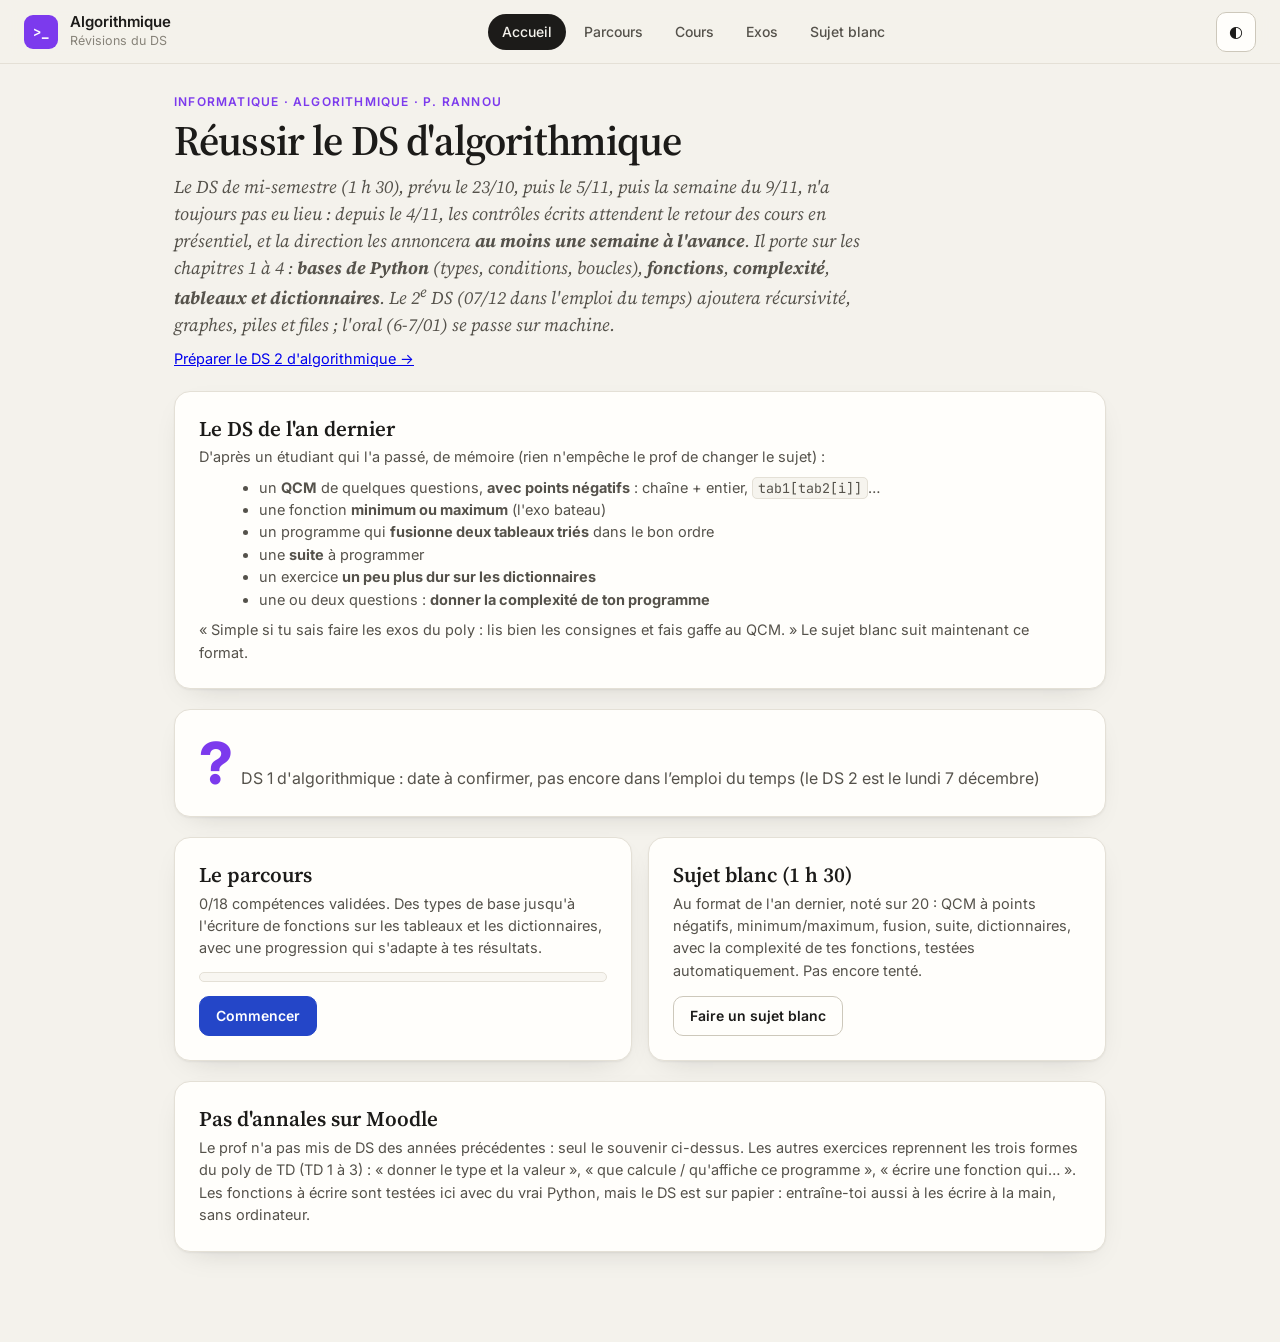
==== commit 549727a0: "ATO CC2 : cristaux métalliques et ioniques ; algo : programme du DS 2 Atomistique (CC2) : le chapitr" ====
--- a/algo/index.html
+++ b/algo/index.html
@@ -7,9 +7,9 @@
 <link rel="preconnect" href="https://fonts.googleapis.com">
 <link rel="preconnect" href="https://fonts.gstatic.com" crossorigin>
 <link rel="stylesheet" href="https://fonts.googleapis.com/css2?family=Inter:wght@400;500;600;700;800&family=JetBrains+Mono:wght@400;600&family=Source+Serif+4:ital,opsz,wght@0,8..60,400;0,8..60,600;1,8..60,400&display=swap">
-<script src="../subjects.js?v=2026112101"></script>
-<script src="../core.js?v=2026111701"></script>
-<script src="learn.js?v=2026102806"></script>
+<script src="../subjects.js?v=2026112202"></script>
+<script src="../core.js?v=2026112102"></script>
+<script src="learn.js?v=2026112201"></script>
 <script defer src="../account.js" data-lazy></script>
 <link rel="stylesheet" href="../core.css?v=2026102803">
 <style>
@@ -700,6 +700,307 @@
 };
 
 /* =====================================================================
+   DS 2 : récursivité, graphes, piles et files, parcours, plus courts chemins (Dijkstra), terminaison et correction
+   (chapitres 5 à 10 des slides, exercices 40 à 65 du poly). Les graphes ont pour sommets 0 … n − 1 et les listes
+   d'adjacence sont rangées par ordre croissant : c'est l'ordre dans lequel les parcours visitent les voisins.
+   ===================================================================== */
+let GUID = 0;
+// dessin d'un graphe : sommets sur un cercle ; o.sym = non orienté, o.w = poids (même ordre que edges)
+function gsvg(n, edges, o = {}) {
+  const id = 'ah' + (++GUID), cx = 150, cy = 118, R = 92, r = 15;
+  const P = k => [cx + R * Math.cos(-Math.PI / 2 + 2 * Math.PI * k / n), cy + R * Math.sin(-Math.PI / 2 + 2 * Math.PI * k / n)];
+  const has = (a, b) => edges.some(e => e[0] === a && e[1] === b);
+  const f = x => x.toFixed(1);
+  const labels = [];
+  const lines = edges.map((e, k) => {
+    const [a, b] = e, [x1, y1] = P(a), [x2, y2] = P(b), L = Math.hypot(x2 - x1, y2 - y1), ux = (x2 - x1) / L, uy = (y2 - y1) / L, px = -uy, py = ux;
+    const off = !o.sym && has(b, a) ? 5 : 0, end = o.sym ? r : r + 2;
+    // poids aux 2/5 de l'arc depuis son départ (deux arcs qui se croisent au milieu ne superposent pas leurs poids), avec un liseré du fond
+    const w = o.w ? `<text x="${f(x1 + (x2 - x1) * 0.4 + px * (off + 10))}" y="${f(y1 + (y2 - y1) * 0.4 + py * (off + 10) + 5)}" text-anchor="middle" style="font:700 14px ui-monospace,Consolas,monospace;fill:#d97706;stroke:Canvas;stroke-width:4px;paint-order:stroke">${o.w[k]}</text>` : ''; labels.push(w);
+    return `<line x1="${f(x1 + ux * r + px * off)}" y1="${f(y1 + uy * r + py * off)}" x2="${f(x2 - ux * end + px * off)}" y2="${f(y2 - uy * end + py * off)}" stroke="currentColor" stroke-width="1.6"${o.sym ? '' : ` marker-end="url(#${id})"`}/>`;
+  }).join('');
+  const nodes = Array.from({ length: n }, (_, k) => { const [x, y] = P(k); return `<circle cx="${f(x)}" cy="${f(y)}" r="${r}" fill="var(--algo-soft, #e0f2fe)" stroke="currentColor" stroke-width="1.6"/><text x="${f(x)}" y="${f(y + 5)}" text-anchor="middle" style="font:700 15px ui-monospace,Consolas,monospace;fill:currentColor">${k}</text>`; }).join('');
+  return `<svg viewBox="0 0 300 236" role="img" aria-label="Graphe ${o.sym ? 'non orienté' : 'orienté'} à ${n} sommets" style="width:100%;max-width:400px;display:block;margin:10px auto"><defs><marker id="${id}" viewBox="0 0 10 10" refX="9" refY="5" markerWidth="7" markerHeight="7" orient="auto"><path d="M0 0L10 5L0 10z" fill="currentColor"/></marker></defs>${lines}${labels.join("")}${nodes}</svg>`;
+}
+// graphe aléatoire : from0 = tous les sommets accessibles depuis 0 (un arbre depuis 0, puis des arêtes en plus)
+function rGraph(g, n, extra, sym, from0 = true) {
+  const E = [], key = new Set();
+  const add = (a, b) => { const k = sym ? Math.min(a, b) + '-' + Math.max(a, b) : a + '-' + b; if (a === b || key.has(k)) return false; key.add(k); E.push([a, b]); return true; };
+  if (from0) for (let v = 1; v < n; v++) add(g.int(0, v - 1), v);
+  let t = 0; while (extra > 0 && t++ < 400) if (add(g.int(0, n - 1), g.int(0, n - 1))) extra--;
+  const perm = [0, ...g.shuffle(Array.from({ length: n - 1 }, (_, k) => k + 1))], E2 = g.shuffle(E.map(([a, b]) => [perm[a], perm[b]]));
+  const L = Array.from({ length: n }, () => []); E2.forEach(([a, b]) => { L[a].push(b); if (sym) L[b].push(a); }); L.forEach(l => l.sort((x, y) => x - y));
+  return { n, E: E2, L };
+}
+const matOf = L => L.map(l => L.map((_, j) => l.includes(j) ? 1 : 0));
+const edgesTxt = (E, sym) => (sym ? '{' + E.map(([a, b]) => `{${a}, ${b}}`).join(', ') + '}' : '{' + E.map(([a, b]) => `(${a}, ${b})`).join(', ') + '}');
+// parcours du cours : largeur avec une file, profondeur avec une pile (on empile le premier voisin non vu)
+function bfs(L, s) { const vus = L.map(() => false), res = [s], f = [s]; vus[s] = true; while (f.length) { const x = f.shift(); for (const y of L[x]) if (!vus[y]) { vus[y] = true; res.push(y); f.push(y); } } return res; }
+function dfs(L, s) { const vus = L.map(() => false), res = [s], p = [s]; vus[s] = true; while (p.length) { const x = p[p.length - 1], y = L[x].find(v => !vus[v]); if (y === undefined) p.pop(); else { vus[y] = true; res.push(y); p.push(y); } } return res; }
+function dists(L, s) { const d = L.map(() => -1), f = [s]; d[s] = 0; while (f.length) { const x = f.shift(); for (const y of L[x]) if (d[y] < 0) { d[y] = d[x] + 1; f.push(y); } } return d; }
+function cycleFrom(L, s) { const st = L.map(() => 0); let c = false; const go = x => { st[x] = 1; for (const y of L[x]) { if (st[y] === 1) c = true; else if (!st[y]) go(y); } st[x] = 2; }; go(s); return c; }
+const hasCycle = L => L.some((_, s) => cycleFrom(L, s));
+const ON = [{ v: 'o', t: 'oui' }, { v: 'n', t: 'non' }];
+const pyL = L => pyRepr(L);
+const GRAPH_DATA = (G, sym) => `${gsvg(G.n, G.E, { sym })}<p class="fine">S = {0, …, ${G.n - 1}} · ${sym ? 'arêtes' : 'arcs'} : ${edgesTxt(G.E, sym)}</p>`;
+
+/* ---------- Récursivité : lire ---------- */
+const REC0 = [
+  k => ({ code: 'def f(n):\n    if n == 0:\n        return 0\n    return n + f(n - 1)', call: `f(${k})`, val: k * (k + 1) / 2, calls: k + 1, what: 'la somme 0 + 1 + … + n', how: `f(${k}) = ${k} + f(${k - 1}) = … : ${k + 1} appels, de f(${k}) jusqu'au cas de base f(0)` }),
+  k => ({ code: 'def p(a, n):\n    if n == 0:\n        return 1\n    return a * p(a, n - 1)', call: `p(2, ${k})`, val: 2 ** k, calls: k + 1, what: 'a puissance n', how: `n descend de ${k} à 0 : ${k + 1} appels` }),
+  k => { const n = 1000 + k * 437; const s = String(n).split('').reduce((a, c) => a + +c, 0); return { code: 'def s(n):\n    if n < 10:\n        return n\n    return n % 10 + s(n // 10)', call: `s(${n})`, val: s, calls: String(n).length, what: 'la somme des chiffres de n', how: `on enlève un chiffre à chaque appel (n // 10) : ${String(n).length} appels pour ${String(n).length} chiffres` }; },
+  k => ({ code: 'def ajoute(a, b):\n    if b > 0:\n        return 1 + ajoute(a, b - 1)\n    else:\n        return a', call: `ajoute(${k + 3}, ${k})`, val: 2 * k + 3, calls: k + 1, what: 'a + b (exemple du cours)', how: `b descend de ${k} à 0 : ${k + 1} appels` }),
+  k => ({ code: 'def m(n):\n    if n <= 1:\n        return n\n    return m(n - 2)', call: `m(${2 * k + 1})`, val: 1, calls: k + 1, what: 'le reste de n par 2 (n ≥ 0)', how: `n descend de 2 en 2 : ${2 * k + 1}, ${2 * k - 1}, …, 1 : ${k + 1} appels` })
+];
+const fibC = n => n < 2 ? 1 : 1 + fibC(n - 1) + fibC(n - 2), fibV = n => n < 2 ? n : fibV(n - 1) + fibV(n - 2);
+GEN.rec = (d, g) => {
+  if (d === 0) {
+    const x = g.pick(REC0)(g.int(3, 6));
+    return { title: 'Que renvoie cette fonction récursive ?', q: `Que renvoie l'appel ${ic(x.call)} ? Combien d'appels de la fonction sont effectués en tout (l'appel initial compris) ?` + pre(x.code),
+      items: [{ type: 'int', label: x.call, val: x.val }, { type: 'int', label: 'nombre d\'appels', val: x.calls }],
+      corr: `<p>On déroule les appels jusqu'au cas de base, puis on remonte les résultats : ${x.how}. ${ic(x.call)} = <b>${x.val}</b>. La fonction calcule ${x.what}.</p><p class="fine">Un appel récursif = un appel sur un problème plus petit ; le cas de base arrête la descente. Sans lui, la récursion ne s'arrête jamais (RecursionError).</p>` };
+  }
+  if (d === 1) {
+    const v = g.r();
+    if (v < 0.4) {
+      const n = g.int(4, 7);
+      return { title: 'Deux appels récursifs', q: `Que renvoie ${ic(`f(${n})`)} ? Combien d'appels de ${ic('f')} sont effectués en tout ?` + pre('def f(n):\n    if n < 2:\n        return n\n    return f(n - 1) + f(n - 2)'),
+        items: [{ type: 'int', label: `f(${n})`, val: fibV(n) }, { type: 'int', label: 'nombre d\'appels', val: fibC(n) }],
+        corr: `<p>C'est la suite de Fibonacci : 0, 1, 1, 2, 3, 5, 8, 13… donc ${ic(`f(${n})`)} = <b>${fibV(n)}</b>.</p><p>Appels : \\(A(n) = 1 + A(n-1) + A(n-2)\\) avec \\(A(0) = A(1) = 1\\) : A(2) = 3, A(3) = 5, A(4) = 9, A(5) = 15, A(6) = 25, A(7) = 41. Ici <b>${fibC(n)}</b> : le nombre d'appels explose (complexité exponentielle), car les mêmes valeurs sont recalculées.</p>` };
+    }
+    const k = g.int(3, 4), kind = g.pick(['avant', 'après', 'les deux']);
+    const body = kind === 'avant' ? '        print(n)\n        compte(n - 1)' : kind === 'après' ? '        compte(n - 1)\n        print(n)' : '        print(n)\n        compte(n - 1)\n        print(n)';
+    const down = Array.from({ length: k }, (_, i) => k - i), up = down.slice().reverse();
+    const out = (kind === 'avant' ? down : kind === 'après' ? up : down.concat(up)).join('\n');
+    return { title: 'L\'ordre des affichages', q: `Qu'affiche l'appel ${ic(`compte(${k})`)} ? (une ligne par <code>print</code>)` + pre(`def compte(n):\n    if n > 0:\n${body}`),
+      items: [{ type: 'out', label: 'affichage', exp: out }],
+      corr: `<p>Affichage :</p>${pre(out)}<p>Un <code>print</code> placé <b>avant</b> l'appel récursif s'exécute en descendant (${k}, ${k - 1}, …, 1) ; placé <b>après</b>, il attend que l'appel sur n − 1 soit fini : il s'exécute en remontant (1, …, ${k}).</p>` };
+  }
+  const RC = [
+    ['def f(n):\n    if n == 0:\n        return 0\n    return 1 + f(n - 1)', 'O(n)', 'un appel sur n − 1 et O(1) en plus : T(n) = T(n − 1) + O(1) = O(n)'],
+    ['def f(n):\n    if n <= 1:\n        return 0\n    return 1 + f(n // 2)', 'O(log n)', 'n est divisé par 2 à chaque appel : environ log₂(n) appels'],
+    ['def f(n):\n    if n == 0:\n        return 1\n    return f(n - 1) + f(n - 1)', 'O(2ⁿ)', 'deux appels sur n − 1 : T(n) = 2 T(n − 1) + O(1), soit 2ⁿ appels'],
+    ['def f(n):\n    if n == 0:\n        return 0\n    s = 0\n    for i in range(n):\n        s = s + i\n    return s + f(n - 1)', 'O(n²)', 'un appel sur n − 1 et une boucle de n tours : T(n) = T(n − 1) + O(n) = O(n²) (cours : T(n) = T(n − 1) + O(nᵏ) donne O(nᵏ⁺¹))']
+  ];
+  const [code, cx, why] = g.pick(RC), odd = 2 * g.int(2, 4) + 1;
+  return { title: 'Complexité et terminaison', q: 'Quelle est la complexité de cette fonction ?' + pre(code) + `Et que se passe-t-il pour l'appel ${ic(`h(${odd})`)} ?` + pre('def h(n):\n    if n == 0:\n        return 0\n    return 1 + h(n - 2)'),
+    items: [{ type: 'choice', label: 'complexité de f', opts: CPLX_OPTS, ans: cx, wide: true }, { type: 'choice', label: `h(${odd})`, opts: [{ v: 'v', t: String((odd - 1) / 2) }, { v: 'w', t: String((odd + 1) / 2) }, { v: 'e', t: 'Erreur : la récursion ne s\'arrête jamais' }], ans: 'e', wide: true }],
+    corr: `<p>f : <b>${cx}</b>, ${why}.</p><p>h(${odd}) appelle h(${odd - 2}), …, h(1), puis h(−1), h(−3)… : n impair ne tombe jamais sur le cas de base 0. La récursion ne s'arrête pas : <b>erreur</b> (RecursionError). Pour prouver qu'une fonction récursive termine, on montre qu'un entier positif diminue strictement à chaque appel jusqu'au cas de base.</p>` };
+};
+
+/* ---------- Récursivité : écrire (exercices 40 à 49) ---------- */
+const NO_LOOP = '<p class="fine">Fonction <b>récursive</b> : elle doit s\'appeler elle-même, sans boucle <code>for</code> ni <code>while</code>.</p>';
+const RCODE = [
+  [0, 'multiplie', 'multiplie(n, m)', 'renvoie le produit des entiers positifs n et m, en n\'utilisant que l\'addition (exercice 40.1).', [['multiplie(3, 4)', '12'], ['multiplie(7, 1)', '7'], ['multiplie(5, 0)', '0'], ['multiplie(0, 6)', '0']], 'def multiplie(n, m):\n    if m == 0:\n        return 0\n    return n + multiplie(n, m - 1)', { a: 'O(n)', n: 'n = m, le second paramètre', why: 'm appels, chacun en O(1)' }],
+  [0, 'puissance', 'puissance(n, m)', 'renvoie n à la puissance m (m entier positif), sans ** (exercice 40.2).', [['puissance(2, 10)', '1024'], ['puissance(3, 0)', '1'], ['puissance(5, 3)', '125'], ['puissance(1, 7)', '1']], 'def puissance(n, m):\n    if m == 0:\n        return 1\n    return n * puissance(n, m - 1)', { a: 'O(n)', n: 'n = m, l\'exposant', why: 'm appels, une multiplication chacun' }],
+  [0, 'somme_carres', 'somme_carres(n)', 'renvoie 0² + 1² + … + n² (exercice 45). Indication : que vaut S(0) ? S(n) en fonction de S(n − 1) ?', [['somme_carres(0)', '0'], ['somme_carres(3)', '14'], ['somme_carres(10)', '385']], 'def somme_carres(n):\n    if n == 0:\n        return 0\n    return n * n + somme_carres(n - 1)', { a: 'O(n)', n: 'n', why: 'n + 1 appels en O(1)' }],
+  [0, 'factorielle', 'factorielle(n)', 'renvoie n! = 1 × 2 × … × n, avec 0! = 1.', [['factorielle(0)', '1'], ['factorielle(1)', '1'], ['factorielle(5)', '120'], ['factorielle(10)', '3628800']], 'def factorielle(n):\n    if n == 0:\n        return 1\n    return n * factorielle(n - 1)', { a: 'O(n)', n: 'n', why: 'T(n) = T(n − 1) + O(1)' }],
+  [0, 'est_pair', 'est_pair(n)', 'renvoie True si l\'entier n ≥ 0 est pair, False sinon, sans utiliser % (exercice 41.1).', [['est_pair(0)', 'True'], ['est_pair(7)', 'False'], ['est_pair(10)', 'True'], ['est_pair(1)', 'False']], 'def est_pair(n):\n    if n == 0:\n        return True\n    if n == 1:\n        return False\n    return est_pair(n - 2)', { a: 'O(n)', n: 'n', why: 'n / 2 appels' }],
+  [1, 'nombre_de_chiffres', 'nombre_de_chiffres(n)', 'renvoie le nombre de chiffres de l\'entier n ≥ 0 (exercice 49.1). Exemple : nombre_de_chiffres(4235) = 4, nombre_de_chiffres(0) = 1.', [['nombre_de_chiffres(4235)', '4'], ['nombre_de_chiffres(7)', '1'], ['nombre_de_chiffres(0)', '1'], ['nombre_de_chiffres(100)', '3']], 'def nombre_de_chiffres(n):\n    if n < 10:\n        return 1\n    return 1 + nombre_de_chiffres(n // 10)', { a: 'O(log n)', n: 'n, le nombre', why: 'n est divisé par 10 à chaque appel : un appel par chiffre, soit log₁₀(n)' }],
+  [1, 'pgcd', 'pgcd(n, m)', 'renvoie le plus grand diviseur commun des entiers positifs n et m (exercice 40.3), par l\'algorithme d\'Euclide : pgcd(n, 0) = n et pgcd(n, m) = pgcd(m, n % m).', [['pgcd(12, 18)', '6'], ['pgcd(17, 5)', '1'], ['pgcd(9, 0)', '9'], ['pgcd(0, 4)', '4'], ['pgcd(84, 36)', '12']], 'def pgcd(n, m):\n    if m == 0:\n        return n\n    return pgcd(m, n % m)', null],
+  [1, 'nombre_d_element', 'nombre_d_element(tab, i, el)', 'renvoie le nombre d\'éléments égaux à el parmi tab[0], …, tab[i − 1] (exercice 49.2).', [['nombre_d_element([0, 1, 2, 1, 3, 1], 6, 1)', '3'], ['nombre_d_element([0, 1, 2, 1, 3, 1], 3, 1)', '1'], ['nombre_d_element([], 0, 5)', '0'], ['nombre_d_element([5, 5], 1, 5)', '1']], 'def nombre_d_element(tab, i, el):\n    if i == 0:\n        return 0\n    if tab[i - 1] == el:\n        return 1 + nombre_d_element(tab, i - 1, el)\n    return nombre_d_element(tab, i - 1, el)', { a: 'O(n)', n: 'n = i', why: 'i appels en O(1)' }],
+  [1, 'est_multiple', 'est_multiple(n, m)', 'renvoie True si l\'entier n ≥ 0 est un multiple de l\'entier m ≥ 1, False sinon, sans % (exercice 41.2).', [['est_multiple(12, 4)', 'True'], ['est_multiple(13, 4)', 'False'], ['est_multiple(0, 3)', 'True'], ['est_multiple(5, 7)', 'False']], 'def est_multiple(n, m):\n    if n < m:\n        return n == 0\n    return est_multiple(n - m, m)', null],
+  [1, 'somme_liste', 'somme_liste(t)', 'renvoie la somme des éléments de la liste t (0 si elle est vide), sans sum. Indication : t[0] et t[1:].', [['somme_liste([3, 1, 4])', '8'], ['somme_liste([])', '0'], ['somme_liste([-2])', '-2']], 'def somme_liste(t):\n    if t == []:\n        return 0\n    return t[0] + somme_liste(t[1:])', null],
+  [2, 'recherche_trie_aux', 'recherche_trie_aux(tab, el, i, j)', 'reçoit un tableau tab trié par ordre croissant et deux indices i < j, et renvoie True si el est présent entre les indices i (inclus) et j (exclu), par dichotomie : si i = j − 1, un seul élément à tester ; sinon m = (i + j) // 2, si tab[m] > el on cherche entre i et m, sinon entre m et j (exercice 47.2).', [['recherche_trie_aux([1, 3, 5, 8, 13], 8, 0, 5)', 'True'], ['recherche_trie_aux([1, 3, 5, 8, 13], 4, 0, 5)', 'False'], ['recherche_trie_aux([2], 2, 0, 1)', 'True'], ['recherche_trie_aux([2, 4], 1, 0, 2)', 'False'], ['recherche_trie_aux(list(range(0, 300, 3)), 297, 0, 100)', 'True']], 'def recherche_trie_aux(tab, el, i, j):\n    if i == j - 1:\n        return tab[i] == el\n    m = (i + j) // 2\n    if tab[m] > el:\n        return recherche_trie_aux(tab, el, i, m)\n    return recherche_trie_aux(tab, el, m, j)', { a: 'O(log n)', n: 'n = j − i', why: 'la zone de recherche est coupée en deux à chaque appel' }],
+  [2, 'fusion_rec', 'fusion_rec(t1, t2)', 'reçoit deux tableaux triés par ordre croissant et renvoie leur fusion triée (exercice 49.3), sans sort ni sorted. Exemple : fusion_rec([1, 2, 7], [4, 5, 8, 9]) = [1, 2, 4, 5, 7, 8, 9].', [['fusion_rec([1, 2, 7], [4, 5, 8, 9])', '[1, 2, 4, 5, 7, 8, 9]'], ['fusion_rec([], [3])', '[3]'], ['fusion_rec([2], [])', '[2]'], ['fusion_rec([1, 1], [1])', '[1, 1, 1]']], 'def fusion_rec(t1, t2):\n    if t1 == []:\n        return t2\n    if t2 == []:\n        return t1\n    if t1[0] <= t2[0]:\n        return [t1[0]] + fusion_rec(t1[1:], t2)\n    return [t2[0]] + fusion_rec(t1, t2[1:])', null],
+  [2, 'puissance_rapide', 'puissance_rapide(x, n)', 'renvoie x puissance n (n entier positif) par exponentiation rapide : x⁰ = 1, xⁿ = (x^(n//2))² si n est pair, x × (x^(n//2))² sinon. Un seul appel récursif par appel (TP 6).', [['puissance_rapide(2, 10)', '1024'], ['puissance_rapide(3, 0)', '1'], ['puissance_rapide(3, 5)', '243'], ['puissance_rapide(2, 61)', '2305843009213693952']], 'def puissance_rapide(x, n):\n    if n == 0:\n        return 1\n    y = puissance_rapide(x, n // 2)\n    if n % 2 == 0:\n        return y * y\n    return x * y * y', { a: 'O(log n)', n: 'n, l\'exposant', why: 'n est divisé par 2 à chaque appel' }],
+  [2, 'palindrome', 'palindrome(s)', 'renvoie True si la chaîne s se lit pareil dans les deux sens. Indication : comparer s[0] et s[-1], puis recommencer sur s[1:-1].', [["palindrome('radar')", 'True'], ["palindrome('abca')", 'False'], ["palindrome('')", 'True'], ["palindrome('aa')", 'True']], 'def palindrome(s):\n    if len(s) <= 1:\n        return True\n    if s[0] != s[-1]:\n        return False\n    return palindrome(s[1:-1])', null]
+];
+const RBAN = { fusion_rec: ['sorted', 'sort'], somme_liste: ['sum'], puissance: ['pow'], puissance_rapide: ['pow'] };
+GEN.reccode = (d, g) => {
+  const [, name, sig, txt, tests, sol, cx] = g.pick(RCODE.filter(c => c[0] === d));
+  const ex = codeEx(name, sig, esc(txt).replace(/\b(sum|sort|sorted|for|while)\b/g, '<code>$1</code>'), tests, sol, { cx, title: `Écrire la fonction récursive ${name}`, intro: NO_LOOP, after: `<p class="fine">Deux parties : le cas de base (réponse directe), puis l'appel sur un problème plus petit. Pour la terminaison : un entier positif diminue strictement à chaque appel.</p>` });
+  Object.assign(ex.items[0], { rec: true, ban: RBAN[name] });
+  return ex;
+};
+
+/* ---------- Graphes : représentations et vocabulaire (chapitre 6) ---------- */
+GEN.graphe = (d, g) => {
+  if (d === 0) {
+    const G = rGraph(g, g.int(5, 6), g.int(2, 3), false), M = matOf(G.L), din = G.L.map((_, v) => G.L.filter(l => l.includes(v)).length);
+    const i = g.int(0, G.n - 1), j = g.pick(G.L.map((l, k) => k).filter(k => k !== i)), u = g.int(0, G.n - 1), v = g.int(0, G.n - 1);
+    return { title: 'Représenter un graphe orienté', q: 'Graphe orienté :' + GRAPH_DATA(G, false) + `Donner la liste des voisins de ${i} dans la liste de listes d'adjacence L (voisins par ordre croissant), la ligne ${j} de la matrice d'adjacence M, puis deux degrés.`,
+      items: [{ type: 'val', label: `L[${i}]`, exp: G.L[i] }, { type: 'val', label: `M[${j}]`, exp: M[j] }, { type: 'int', label: `d+(${u}) (degré sortant)`, val: G.L[u].length }, { type: 'int', label: `d-(${v}) (degré entrant)`, val: din[v] }],
+      corr: `<p>Listes d'adjacence : ${ic('L = ' + pyL(G.L))}. Matrice : M[i][j] = 1 s'il y a un arc de i vers j :</p>${pre(M.map(r => r.join(' ')).join('\n'))}<p>d+(${u}) = nombre d'arcs qui <b>partent</b> de ${u} = len(L[${u}]) = <b>${G.L[u].length}</b> ; d−(${v}) = nombre d'arcs qui <b>arrivent</b> en ${v} (nombre de 1 dans la colonne ${v} de M) = <b>${din[v]}</b>.</p>` };
+  }
+  if (d === 1) {
+    const G = rGraph(g, g.int(5, 6), g.int(3, 5), false, g.r() < 0.5);
+    let u = g.int(0, G.n - 1), walk = [u], t = 0;
+    while (walk.length < 4 && t++ < 20) { const l = G.L[walk[walk.length - 1]]; if (!l.length) break; walk.push(g.pick(l)); }
+    if (walk.length < 2) { u = G.E[0][0]; walk = [u, G.E[0][1]]; }
+    const ok = g.r() < 0.5, last = walk[walk.length - 2], bad = G.L.map((_, k) => k).filter(k => !G.L[last].includes(k) && k !== last);
+    const shown = ok || !bad.length ? walk : walk.slice(0, -1).concat([g.pick(bad)]), isPath = shown.every((x, k) => k === 0 || G.L[shown[k - 1]].includes(x));
+    const a = g.int(0, G.n - 1), reach = dists(G.L, a), b = g.pick(G.L.map((_, k) => k).filter(k => k !== a)), cyc = hasCycle(G.L);
+    return { title: 'Vocabulaire des graphes orientés', q: 'Graphe orienté :' + GRAPH_DATA(G, false) + 'Répondre aux questions.',
+      items: [{ type: 'choice', label: `[${shown.join(', ')}] est un chemin`, opts: ON, ans: isPath ? 'o' : 'n' }, { type: 'int', label: `longueur du chemin [${walk.join(', ')}]`, val: walk.length - 1 }, { type: 'choice', label: `${b} est accessible à partir de ${a}`, opts: ON, ans: reach[b] >= 0 ? 'o' : 'n' }, { type: 'choice', label: 'le graphe contient un cycle', opts: ON, ans: cyc ? 'o' : 'n' }],
+      corr: `<p>Un chemin suit les flèches : chaque (v<sub>k−1</sub>, v<sub>k</sub>) doit être un arc. [${shown.join(', ')}] ${isPath ? '<b>est</b> un chemin' : `<b>n'est pas</b> un chemin : il n'y a pas d'arc (${shown[shown.length - 2]}, ${shown[shown.length - 1]})`}. La longueur d'un chemin est son nombre d'arcs : [${walk.join(', ')}] a <b>${walk.length - 1}</b> arc${walk.length > 2 ? 's' : ''}.</p><p>${b} ${reach[b] >= 0 ? `<b>est</b> accessible depuis ${a} (distance ${reach[b]})` : `<b>n'est pas</b> accessible depuis ${a} : aucun chemin ne part de ${a} pour y arriver`}. Le graphe ${cyc ? '<b>contient</b> un cycle (un chemin qui revient à son point de départ)' : '<b>ne contient pas</b> de cycle'}.</p><p class="fine">Listes d'adjacence : ${ic(pyL(G.L))}.</p>` };
+  }
+  const n = g.int(5, 6), conn = g.r() < 0.6, G = rGraph(g, n, conn ? g.int(1, 3) : g.int(2, 3), true, conn), u = g.int(0, n - 1);
+  const isConn = L => dists(L, 0).every(x => x >= 0), e = g.pick(G.E), L2 = G.L.map((l, k) => l.filter(y => !((k === e[0] && y === e[1]) || (k === e[1] && y === e[0]))));
+  return { title: 'Graphe non orienté', q: 'Graphe non orienté :' + GRAPH_DATA(G, true) + 'Répondre aux questions.',
+    items: [{ type: 'int', label: `d(${u})`, val: G.L[u].length }, { type: 'val', label: `L[${u}]`, exp: G.L[u] }, { type: 'choice', label: 'le graphe est connexe', opts: ON, ans: isConn(G.L) ? 'o' : 'n' }, { type: 'choice', label: `connexe sans l'arête {${e[0]}, ${e[1]}}`, opts: ON, ans: isConn(L2) ? 'o' : 'n' }],
+    corr: `<p>En Python, un graphe non orienté est codé comme le graphe orienté symétrique : chaque arête {a, b} apparaît dans L[a] <b>et</b> dans L[b]. ${ic('L = ' + pyL(G.L))}.</p><p>d(${u}) = nombre d'arêtes touchant ${u} = <b>${G.L[u].length}</b>. Connexe = deux sommets quelconques sont reliés par un chemin : ${isConn(G.L) ? '<b>oui</b>' : `<b>non</b> (depuis 0 on n'atteint que ${dists(G.L, 0).map((x, k) => x >= 0 ? k : null).filter(x => x !== null).join(', ')})`}. Sans l'arête {${e[0]}, ${e[1]}} : ${isConn(L2) ? '<b>oui</b>, il reste un autre chemin' : '<b>non</b>'}.</p>` };
+};
+
+/* ---------- Graphes : écrire (exercices 51 à 53) ---------- */
+const G1 = '[(0, 1), (3, 1), (4, 3), (0, 3), (2, 4), (2, 5), (1, 4)]', L1 = '[[1, 3], [4], [4, 5], [1], [3], []]', M1 = '[[0, 1, 0, 1, 0, 0], [0, 0, 0, 0, 1, 0], [0, 0, 0, 0, 1, 1], [0, 1, 0, 0, 0, 0], [0, 0, 0, 1, 0, 0], [0, 0, 0, 0, 0, 0]]';
+const N_G = 'n = nombre de sommets, m = nombre d\'arcs';
+const GRC = [
+  [0, 'G_vers_L', 'G_vers_L(n, G)', 'reçoit le nombre n de sommets (numérotés de 0 à n − 1) et la liste G des arcs (des couples (a, b)), et renvoie la liste de listes d\'adjacence L, où L[a] contient les b dans l\'ordre où les arcs apparaissent dans G (exercice 51.3).', [[`G_vers_L(6, ${G1})`, L1], ['G_vers_L(3, [])', '[[], [], []]'], ['G_vers_L(3, [(2, 0), (2, 1)])', '[[], [], [0, 1]]']], 'def G_vers_L(n, G):\n    L = []\n    for i in range(n):\n        L.append([])\n    for (a, b) in G:\n        L[a].append(b)\n    return L', { a: 'O(n + m)', n: N_G, why: 'n tours pour créer les listes, puis un tour par arc' }],
+  [0, 'G_vers_M', 'G_vers_M(n, G)', 'reçoit n et la liste G des arcs, et renvoie la matrice d\'adjacence M (n lignes de n cases, M[a][b] = 1 s\'il y a un arc de a vers b, 0 sinon), exercice 51.2.', [[`G_vers_M(6, ${G1})`, M1], ['G_vers_M(2, [(1, 0)])', '[[0, 0], [1, 0]]'], ['G_vers_M(1, [])', '[[0]]']], 'def G_vers_M(n, G):\n    M = []\n    for i in range(n):\n        M.append([0] * n)\n    for (a, b) in G:\n        M[a][b] = 1\n    return M', { a: 'O(n²)', n: N_G, why: 'créer la matrice coûte n × n ; chaque arc ensuite O(1)' }],
+  [0, 'degres_sortants', 'degres_sortants(L)', 'reçoit la liste de listes d\'adjacence L et renvoie la liste des degrés sortants : la case i contient le nombre d\'arcs qui partent de i.', [[`degres_sortants(${L1})`, '[2, 1, 2, 1, 1, 0]'], ['degres_sortants([[]])', '[0]'], ['degres_sortants([[1], [0]])', '[1, 1]']], 'def degres_sortants(L):\n    res = []\n    for voisins in L:\n        res.append(len(voisins))\n    return res', { a: 'O(n)', n: N_G, why: 'un tour par sommet, len en O(1)' }],
+  [1, 'L_vers_M', 'L_vers_M(L)', 'reçoit la liste de listes d\'adjacence L et renvoie la matrice d\'adjacence (exercice 52.2).', [[`L_vers_M(${L1})`, M1], ['L_vers_M([[1], []])', '[[0, 1], [0, 0]]'], ['L_vers_M([[]])', '[[0]]']], 'def L_vers_M(L):\n    n = len(L)\n    M = []\n    for i in range(n):\n        M.append([0] * n)\n    for i in range(n):\n        for j in L[i]:\n            M[i][j] = 1\n    return M', { a: 'O(n²)', n: N_G, why: 'la matrice n × n domine ; les arcs ajoutent m ≤ n² opérations' }],
+  [1, 'M_vers_L', 'M_vers_L(M)', 'reçoit une matrice d\'adjacence M et renvoie la liste de listes d\'adjacence, voisins par ordre croissant (exercice 52.1).', [[`M_vers_L(${M1})`, L1], ['M_vers_L([[0]])', '[[]]'], ['M_vers_L([[0, 1], [1, 0]])', '[[1], [0]]']], 'def M_vers_L(M):\n    n = len(M)\n    L = []\n    for i in range(n):\n        voisins = []\n        for j in range(n):\n            if M[i][j] == 1:\n                voisins.append(j)\n        L.append(voisins)\n    return L', { a: 'O(n²)', n: N_G, why: 'deux boucles imbriquées de n tours' }],
+  [1, 'degres_entrants', 'degres_entrants(L)', 'reçoit la liste de listes d\'adjacence L et renvoie la liste des degrés entrants : la case j contient le nombre d\'arcs qui arrivent en j.', [[`degres_entrants(${L1})`, '[0, 2, 0, 2, 2, 1]'], ['degres_entrants([[]])', '[0]'], ['degres_entrants([[1, 2], [2], []])', '[0, 1, 2]']], 'def degres_entrants(L):\n    d = [0] * len(L)\n    for i in range(len(L)):\n        for j in L[i]:\n            d[j] = d[j] + 1\n    return d', { a: 'O(n + m)', n: N_G, why: 'on passe une fois sur chaque sommet et chaque arc' }],
+  [2, 'L_recip', 'L_recip(L)', 'reçoit une liste de listes d\'adjacence L et renvoie celle du graphe réciproque (tous les arcs retournés), en parcourant les sommets i dans l\'ordre croissant (exercice 53.3).', [[`L_recip(${L1})`, '[[], [0, 3], [], [0, 4], [1, 2], [2]]'], ['L_recip([[1], []])', '[[], [0]]'], ['L_recip([[]])', '[[]]']], 'def L_recip(L):\n    R = []\n    for i in range(len(L)):\n        R.append([])\n    for i in range(len(L)):\n        for j in L[i]:\n            R[j].append(i)\n    return R', { a: 'O(n + m)', n: N_G, why: 'un passage sur chaque sommet et chaque arc' }],
+  [2, 'est_chemin', 'est_chemin(L, ch)', 'reçoit une liste de listes d\'adjacence L et une liste de sommets ch (au moins un), et renvoie True si ch est un chemin du graphe (chaque sommet est voisin du précédent), False sinon.', [[`est_chemin(${L1}, [0, 1, 4, 3])`, 'True'], [`est_chemin(${L1}, [0, 4])`, 'False'], [`est_chemin(${L1}, [2])`, 'True'], [`est_chemin(${L1}, [3, 1, 4, 3, 1])`, 'True'], [`est_chemin(${L1}, [1, 4, 5])`, 'False']], 'def est_chemin(L, ch):\n    for k in range(1, len(ch)):\n        if ch[k] not in L[ch[k - 1]]:\n            return False\n    return True', null],
+  [2, 'L_vers_G', 'L_vers_G(L)', 'reçoit une liste de listes d\'adjacence et renvoie la liste des arcs (couples (a, b)) du graphe, dans n\'importe quel ordre (exercice 51.4).', [[`sorted(L_vers_G(${L1}))`, '[(0, 1), (0, 3), (1, 4), (2, 4), (2, 5), (3, 1), (4, 3)]'], ['L_vers_G([[], []])', '[]'], ['L_vers_G([[0]])', '[(0, 0)]']], 'def L_vers_G(L):\n    G = []\n    for a in range(len(L)):\n        for b in L[a]:\n            G.append((a, b))\n    return G', { a: 'O(n + m)', n: N_G, why: 'un passage sur chaque sommet et chaque arc' }]
+];
+GEN.grcode = (d, g) => {
+  const [, name, sig, txt, tests, sol, cx] = g.pick(GRC.filter(c => c[0] === d));
+  return codeEx(name, sig, esc(txt), tests, sol, { cx, intro: `<p class="fine">Graphe 1 du poly (exemple des tests) : arcs ${ic(G1)}, listes d'adjacence ${ic(L1)}.</p>` });
+};
+
+/* ---------- Piles et files (chapitre 7) ---------- */
+const PILE_PRE = 'def pile_vide():\n    return []\ndef est_pile_vide(p):\n    return len(p) == 0\ndef empiler(s, p):\n    p.append(s)\ndef depiler(p):\n    return p.pop()\ndef sommet(p):\n    return p[-1]\ndef file_vide():\n    return []\ndef est_file_vide(f):\n    return len(f) == 0\ndef ajouter(s, f):\n    f.insert(0, s)\ndef suivant(f):\n    return f.pop()';
+const PRIMS = '<p class="fine">Primitives du cours, déjà écrites : <code>pile_vide()</code>, <code>est_pile_vide(p)</code>, <code>empiler(s, p)</code>, <code>depiler(p)</code>, <code>sommet(p)</code> ; <code>file_vide()</code>, <code>est_file_vide(f)</code>, <code>ajouter(s, f)</code>, <code>suivant(f)</code>. Utilise-les.</p>';
+const PCODE = [
+  ['bien_parenthesee', 'bien_parenthesee(s)', 'reçoit une chaîne s faite des caractères ( ) [ ] { } et renvoie True si elle est bien parenthésée (chaque fermante ferme la dernière ouvrante encore ouverte, de même type), False sinon. Utiliser une pile.', [["bien_parenthesee('([]{})')", 'True'], ["bien_parenthesee('([)]')", 'False'], ["bien_parenthesee('')", 'True'], ["bien_parenthesee('((')", 'False'], ["bien_parenthesee('())')", 'False']], "def bien_parenthesee(s):\n    paire = {')': '(', ']': '[', '}': '{'}\n    p = pile_vide()\n    for c in s:\n        if c in '([{':\n            empiler(c, p)\n        else:\n            if est_pile_vide(p) or depiler(p) != paire[c]:\n                return False\n    return est_pile_vide(p)", { a: 'O(n)', n: 'n = len(s)', why: 'un tour par caractère, chaque opération de pile en O(1)' }, true],
+  ['eval_postfixe', 'eval_postfixe(t)', 'évalue une expression écrite en notation postfixée, donnée comme une liste t de nombres et d\'opérateurs \'+\', \'-\', \'*\' : un nombre est empilé ; un opérateur dépile b puis a et empile a op b. Exemple : [3, 4, \'+\', 2, \'*\'] vaut (3 + 4) × 2 = 14.', [["eval_postfixe([3, 4, '+', 2, '*'])", '14'], ['eval_postfixe([5])', '5'], ["eval_postfixe([10, 2, 3, '*', '-'])", '4'], ["eval_postfixe([2, 3, '-'])", '-1']], "def eval_postfixe(t):\n    p = pile_vide()\n    for x in t:\n        if x == '+' or x == '-' or x == '*':\n            b = depiler(p)\n            a = depiler(p)\n            if x == '+':\n                empiler(a + b, p)\n            elif x == '-':\n                empiler(a - b, p)\n            else:\n                empiler(a * b, p)\n        else:\n            empiler(x, p)\n    return depiler(p)", { a: 'O(n)', n: 'n = len(t)', why: 'un tour par élément de t' }, true],
+  ['pile_vide', 'pile_vide()', 'Implémenter les cinq primitives de pile avec une liste Python (le sommet est le dernier élément) : pile_vide(), est_pile_vide(p), empiler(s, p), depiler(p) (renvoie et supprime le sommet), sommet(p) (le renvoie sans le supprimer).', [['est_pile_vide(pile_vide())', 'True'], ['(lambda p: (empiler(3, p), empiler(5, p), depiler(p))[2])(pile_vide())', '5'], ['(lambda p: (empiler(3, p), empiler(5, p), depiler(p), sommet(p))[3])(pile_vide())', '3'], ['(lambda p: (empiler(3, p), depiler(p), est_pile_vide(p))[2])(pile_vide())', 'True'], ['(lambda p: (empiler(1, p), est_pile_vide(p))[1])(pile_vide())', 'False']], 'def pile_vide():\n    return []\n\ndef est_pile_vide(p):\n    return len(p) == 0\n\ndef empiler(s, p):\n    p.append(s)\n\ndef depiler(p):\n    return p.pop()\n\ndef sommet(p):\n    return p[-1]', null, false]
+];
+function pileOps(g, file) {
+  const lines = [file ? 'f = file_vide()' : 'p = pile_vide()'], S = [], vars = {}, order = [];
+  const push = v => { lines.push(file ? `ajouter(${v}, f)` : `empiler(${v}, p)`); if (file) S.unshift(v); else S.push(v); };
+  const pop = name => { const v = file ? S.pop() : S.pop(); lines.push(`${name} = ${file ? 'suivant(f)' : 'depiler(p)'}`); vars[name] = v; order.push(name); return v; };
+  [g.int(1, 9), g.int(1, 9), g.int(1, 9)].forEach(push);
+  pop('x'); push(g.int(10, 20)); pop('y');
+  if (file) { lines.push('ajouter(x + y, f)'); S.unshift(vars.x + vars.y); pop('z'); }
+  else { lines.push('empiler(x + y, p)'); S.push(vars.x + vars.y); lines.push('z = sommet(p)'); vars.z = S[S.length - 1]; order.push('z'); }
+  return { code: lines.join('\n'), vars };
+}
+GEN.pile = (d, g) => {
+  if (d < 2 && (d === 0 || g.r() < 0.55)) {
+    const file = d === 1 || g.r() < 0.4, o = pileOps(g, file);
+    return { title: file ? 'Une file' : 'Une pile', q: `On utilise les primitives du cours (${file ? 'file : <code>file_vide</code>, <code>ajouter</code> à la fin, <code>suivant</code> renvoie et supprime le premier' : 'pile : <code>pile_vide</code>, <code>empiler</code> au sommet, <code>depiler</code> renvoie et supprime le sommet, <code>sommet</code> le renvoie sans le supprimer'}). Que valent x, y et z à la fin ?` + pre(o.code),
+      items: ['x', 'y', 'z'].map(v => ({ type: 'int', label: v, val: o.vars[v] })),
+      corr: `<p>${file ? 'Une file est « premier arrivé, premier servi » (FIFO) : <code>suivant</code> sort l\'élément ajouté le plus tôt.' : 'Une pile est « dernier arrivé, premier sorti » (LIFO), comme une pile d\'assiettes : <code>depiler</code> sort le dernier élément empilé.'} Résultat : x = <b>${o.vars.x}</b>, y = <b>${o.vars.y}</b>, z = <b>${o.vars.z}</b>.</p>` };
+  }
+  if (d === 1) {
+    const t = g.shuffle([1, 2, 3, 4, 5, 6, 7, 8, 9]).slice(0, 4);
+    return { title: 'De la pile à la file', q: 'Que valent x et y à la fin ?' + pre(`p = pile_vide()\nfor v in ${pyRepr(t)}:\n    empiler(v, p)\nf = file_vide()\nwhile not est_pile_vide(p):\n    ajouter(depiler(p), f)\nx = suivant(f)\ny = suivant(f)`),
+      items: [{ type: 'int', label: 'x', val: t[3] }, { type: 'int', label: 'y', val: t[2] }],
+      corr: `<p>La pile rend les éléments dans l'ordre inverse : ${t.slice().reverse().join(', ')}. La file les garde dans l'ordre où on les ajoute : le premier sorti est ${t[3]}, puis ${t[2]}. x = <b>${t[3]}</b>, y = <b>${t[2]}</b>. Passer par une pile <b>inverse</b> l'ordre ; passer par une file le <b>conserve</b>.</p>` };
+  }
+  const [name, sig, txt, tests, sol, cx, prims] = g.pick(PCODE);
+  const ex = codeEx(name, sig, esc(txt), tests, sol, { cx, intro: prims ? PRIMS : '', title: name === 'pile_vide' ? 'Implémenter une pile avec une liste' : undefined });
+  if (prims) ex.items[0].pre = PILE_PRE;
+  return ex;
+};
+
+/* ---------- Parcours de graphes (chapitre 8, exercices 54 et 55) ---------- */
+const PCO = [
+  ['voisin_non_vu', 'voisin_non_vu(l, vus)', 'reçoit la liste l des voisins d\'un sommet et la liste de booléens vus, et renvoie le premier sommet de l qui n\'est pas vu, ou −1 s\'il n\'y en a pas (exercice 54.1).', [['voisin_non_vu([3, 5, 8, 9, 11], [False, False, False, True, True, True, False, True, False, True, False, False])', '8'], ['voisin_non_vu([3, 5], [False, False, True, True, True, True])', '-1'], ['voisin_non_vu([], [True])', '-1'], ['voisin_non_vu([0, 1], [False, False])', '0']], 'def voisin_non_vu(l, vus):\n    for s in l:\n        if not vus[s]:\n            return s\n    return -1', { a: 'O(n)', n: 'n = len(l)', why: 'au pire on parcourt toute la liste' }],
+  ['pp_pile', 'pp_pile(g, i)', 'reçoit un graphe g (liste de listes d\'adjacence) et un sommet i, et renvoie la liste des sommets dans l\'ordre du parcours en PROFONDEUR depuis i (algorithme du cours : tant que la pile n\'est pas vide, si le sommet de la pile a un voisin non vu — le premier dans sa liste —, on l\'empile, il devient vu et va dans le résultat ; sinon on dépile), exercice 54.2.', null, 'def pp_pile(g, i):\n    vus = [False] * len(g)\n    vus[i] = True\n    res = [i]\n    p = pile_vide()\n    empiler(i, p)\n    while not est_pile_vide(p):\n        s = sommet(p)\n        v = -1\n        for x in g[s]:\n            if v == -1 and not vus[x]:\n                v = x\n        if v == -1:\n            depiler(p)\n        else:\n            vus[v] = True\n            res.append(v)\n            empiler(v, p)\n    return res', null],
+  ['pl_file', 'pl_file(g, i)', 'reçoit un graphe g (liste de listes d\'adjacence) et un sommet i, et renvoie la liste des sommets dans l\'ordre du parcours en LARGEUR depuis i (algorithme du cours : on sort le sommet s de la file, on ajoute ses voisins non vus dans l\'ordre de sa liste, ils deviennent vus et vont dans le résultat), exercice 55.2.', null, 'def pl_file(g, i):\n    vus = [False] * len(g)\n    vus[i] = True\n    res = [i]\n    f = file_vide()\n    ajouter(i, f)\n    while not est_file_vide(f):\n        s = suivant(f)\n        for x in g[s]:\n            if not vus[x]:\n                vus[x] = True\n                res.append(x)\n                ajouter(x, f)\n    return res', { a: 'O(n + m)', n: 'n = nombre de sommets, m = nombre d\'arcs', why: 'chaque sommet entre une fois dans la file et chaque liste de voisins est lue une fois' }],
+  ['distances', 'distances(g, i)', 'reçoit un graphe g (liste de listes d\'adjacence) et un sommet i, et renvoie la liste d où d[s] est la distance de i à s (le plus petit nombre d\'arcs d\'un chemin de i à s), −1 si s n\'est pas accessible. Le parcours en largeur visite les sommets par distance croissante.', null, 'def distances(g, i):\n    d = [-1] * len(g)\n    d[i] = 0\n    f = file_vide()\n    ajouter(i, f)\n    while not est_file_vide(f):\n        s = suivant(f)\n        for x in g[s]:\n            if d[x] == -1:\n                d[x] = d[s] + 1\n                ajouter(x, f)\n    return d', { a: 'O(n + m)', n: 'n = nombre de sommets, m = nombre d\'arcs', why: 'c\'est un parcours en largeur' }]
+];
+const TG1 = [[1, 3], [4], [4, 5], [1], [3], []], TG2 = [[1, 2], [0, 3], [0, 3], [1, 2, 4], [3]], TG3 = [[2, 1], [3], [3, 4], [5], [5], [], [0]];
+const ptests = (name, fn) => [[TG1, 0], [TG1, 2], [TG2, 0], [TG2, 4], [TG3, 0], [TG3, 6]].map(([L, s]) => [`${name}(${pyRepr(L)}, ${s})`, pyRepr(fn(L, s))]);
+GEN.parcours = (d, g) => {
+  if (d < 2) {
+    const sym = d === 0 && g.r() < 0.5, G = rGraph(g, g.int(6, 7), g.int(2, 3), sym), s = 0;
+    if (d === 0) {
+      const B = bfs(G.L, s), D = dfs(G.L, s);
+      return { title: 'Ordre des parcours', q: `Graphe ${sym ? 'non orienté' : 'orienté'} :` + GRAPH_DATA(G, sym) + `<p>${ic('L = ' + pyL(G.L))}</p>Donner l'ordre de visite des sommets depuis 0, en traitant les voisins dans l'ordre croissant (l'ordre des listes L).`,
+        items: [{ type: 'val', label: 'parcours en largeur depuis 0', exp: B }, { type: 'val', label: 'parcours en profondeur depuis 0', exp: D }],
+        corr: `<p><b>Largeur</b> (avec une file) : on sort le premier sommet de la file et on ajoute tous ses voisins non vus. Les sommets sortent par distance croissante à 0 : ${ic(pyRepr(B))}.</p><p><b>Profondeur</b> (avec une pile) : on regarde le sommet de la pile ; s'il a un voisin non vu (le premier de sa liste), on l'empile et on continue depuis lui ; sinon on dépile (retour en arrière) : ${ic(pyRepr(D))}.</p><p class="fine">Un sommet est noté « vu » dès qu'il entre dans la file ou la pile : il n'y entre jamais deux fois.</p>` };
+    }
+    const D = dists(G.L, s), t = g.pick(G.L.map((_, k) => k).filter(k => k)), far = Math.max(...D), cyc = cycleFrom(G.L, s);
+    return { title: 'Distances et cycles', q: 'Graphe orienté :' + GRAPH_DATA(G, false) + `<p>${ic('L = ' + pyL(G.L))}</p>Répondre à l'aide d'un parcours depuis 0.`,
+      items: [{ type: 'int', label: `distance de 0 à ${t}`, val: D[t] }, { type: 'int', label: 'plus grande distance depuis 0', val: far }, { type: 'choice', label: 'un cycle est accessible depuis 0', opts: ON, ans: cyc ? 'o' : 'n' }, { type: 'choice', label: 'pour les distances, on utilise', opts: [{ v: 'f', t: 'un parcours en largeur (file)' }, { v: 'p', t: 'un parcours en profondeur (pile)' }], ans: 'f', wide: true }],
+      corr: `<p>Le parcours en <b>largeur</b> visite les sommets par distance croissante à 0 : distances ${ic(pyRepr(D))}. Distance de 0 à ${t} : <b>${D[t]}</b> ; la plus grande : <b>${far}</b>.</p><p>Cycle : le parcours en profondeur en trouve un si le sommet de la pile a un voisin <b>encore dans la pile</b> (un arc qui revient en arrière). Ici : <b>${cyc ? 'oui' : 'non'}</b>.</p>` };
+  }
+  const [name, sig, txt, tests, sol, cx] = g.pick(PCO), T = tests || ptests(name, name === 'pp_pile' ? dfs : name === 'pl_file' ? bfs : dists);
+  const ex = codeEx(name, sig, esc(txt), T, sol, { cx, intro: PRIMS + `<p class="fine">Graphe 1 du poly : ${ic(L1)} ; depuis 0, profondeur [0, 1, 4, 3], largeur [0, 1, 3, 4].</p>` });
+  ex.items[0].pre = PILE_PRE;
+  return ex;
+};
+
+/* ---------- Plus courts chemins : Dijkstra (chapitre 9, exercices 56 à 59) ---------- */
+function dijk(n, W, s) {
+  const dist = Array(n).fill(Infinity), pred = Array(n).fill(-1), done = Array(n).fill(false); dist[s] = 0;
+  for (let it = 0; it < n; it++) {
+    let u = -1; for (let k = 0; k < n; k++) if (!done[k] && dist[k] < Infinity && (u < 0 || dist[k] < dist[u])) u = k;
+    if (u < 0) break; done[u] = true;
+    for (const [a, b, w] of W) if (a === u && dist[u] + w < dist[b]) { dist[b] = dist[u] + w; pred[b] = u; }
+  }
+  return { dist, pred };
+}
+function wGraph(g) {   // graphe pondéré dont tous les plus courts chemins depuis 0 sont uniques
+  for (let t = 0; t < 60; t++) {
+    const n = g.int(5, 6), G = rGraph(g, n, g.int(2, 3), false), W = G.E.map(([a, b]) => [a, b, g.int(1, 9)]), r = dijk(n, W, 0);
+    const cnt = Array(n).fill(0); cnt[0] = 1;
+    G.L.map((_, k) => k).sort((x, y) => r.dist[x] - r.dist[y]).forEach(u => W.forEach(([a, b, w]) => { if (a === u && r.dist[a] + w === r.dist[b]) cnt[b] += cnt[a]; }));
+    if (cnt.every(c => c === 1)) return { n, G, W, r };
+  }
+  const W = [[0, 1, 4], [0, 2, 1], [2, 1, 2], [1, 3, 1], [2, 3, 6], [3, 4, 3]], G = { n: 5, E: W.map(([a, b]) => [a, b]) };
+  return { n: 5, G, W, r: dijk(5, W, 0) };
+}
+const pathTo = (pred, t) => { const p = [t]; while (pred[p[0]] >= 0) p.unshift(pred[p[0]]); return p; };
+GEN.dijkstra = (d, g) => {
+  const { n, G, W, r } = wGraph(g), data = gsvg(n, G.E, { w: W.map(x => x[2]) }) + `<p class="fine">Arcs (poids) : ${W.map(([a, b, w]) => `${a}→${b} (${w})`).join(', ')}</p>`;
+  const t = g.pick(r.dist.map((_, k) => k).filter(k => k && pathTo(r.pred, k).length >= 3)) || n - 1, P = pathTo(r.pred, t);
+  const tab = `<table class="t"><tr><th>k</th>${r.dist.map((_, k) => `<td>${k}</td>`).join('')}</tr><tr><th>dist(k)</th>${r.dist.map(x => `<td>${x}</td>`).join('')}</tr><tr><th>pred(k)</th>${r.pred.map(x => `<td>${x < 0 ? '/' : x}</td>`).join('')}</tr></table>`;
+  const method = `<p>Dijkstra : au départ dist(0) = 0, les autres à l'infini. On prend le sommet <b>non traité</b> de plus petite distance, on le marque traité et on met à jour ses voisins : dist(j) ← min(dist(j), dist(i) + p(i, j)) (et pred(j) ← i si ça baisse). On recommence jusqu'à ce que tout soit traité.</p>${tab}`;
+  if (d === 0) {
+    const w = P.slice(1).reduce((s, v, k) => s + W.find(x => x[0] === P[k] && x[1] === v)[2], 0);
+    let alt = null; for (const [a, b, ww] of W) if (b === t && a !== P[P.length - 2] && r.dist[a] < Infinity) { const pa = pathTo(r.pred, a); if (!pa.includes(t)) { alt = pa.concat([t]); break; } }
+    const altW = alt ? r.dist[alt[alt.length - 2]] + W.find(x => x[0] === alt[alt.length - 2] && x[1] === t)[2] : null;
+    const items = [{ type: 'int', label: `poids du chemin [${P.join(', ')}]`, val: w }, { type: 'int', label: `distance minimale de 0 à ${t}`, val: r.dist[t] }];
+    if (alt) items.splice(1, 0, { type: 'int', label: `poids du chemin [${alt.join(', ')}]`, val: altW });
+    return { title: 'Poids d\'un chemin', q: 'Graphe orienté pondéré :' + data + 'Le poids d\'un chemin est la somme des poids de ses arcs.', items,
+      corr: `<p>[${P.join(', ')}] : ${P.slice(1).map((v, k) => W.find(x => x[0] === P[k] && x[1] === v)[2]).join(' + ')} = <b>${w}</b>.${alt ? ` [${alt.join(', ')}] : <b>${altW}</b>.` : ''} Le plus court chemin de 0 à ${t} pèse <b>${r.dist[t]}</b>.</p>${method}` };
+  }
+  if (d === 1) return { title: 'Algorithme de Dijkstra', q: 'Graphe orienté pondéré :' + data + `Appliquer l'algorithme de Dijkstra depuis 0. Donner la liste des distances minimales dist (dist[k] = distance de 0 à k) et le prédécesseur de ${t}.`,
+    items: [{ type: 'val', label: 'dist', exp: r.dist }, { type: 'int', label: `pred(${t})`, val: r.pred[t] }], corr: method + `<p>Plus court chemin de 0 à ${t} : on remonte les prédécesseurs : [${P.join(', ')}].</p>` };
+  return { title: 'Plus court chemin', q: 'Graphe orienté pondéré :' + data + `Donner un plus court chemin de 0 à ${t} (liste des sommets), son poids, puis répondre à la question sur l'algorithme.`,
+    items: [{ type: 'val', label: `plus court chemin de 0 à ${t}`, exp: P }, { type: 'int', label: 'son poids', val: r.dist[t] }, { type: 'choice', label: 'Dijkstra donne toujours le bon résultat avec un arc de poids négatif', opts: ON, ans: 'n', wide: true }],
+    corr: method + `<p>On remonte pred depuis ${t} : [${P.join(', ')}], de poids <b>${r.dist[t]}</b>.</p><p>Avec un poids <b>négatif</b>, Dijkstra peut se tromper : un sommet déjà traité ne serait jamais remis à jour alors qu'un détour par l'arc négatif le rendrait plus proche (contre-exemple du cours). Il exige des poids positifs.</p>` };
+};
+
+/* ---------- Terminaison et correction (chapitre 10, exercices 60 à 65) ---------- */
+const TERM = [
+  ['while n != 0:\n    n = n - 1', false, 'si n < 0 au départ, n ne vaut jamais 0'], ['while n > 0:\n    n = n - 1', true, 'n est un entier qui décroît strictement et reste > 0 dans la boucle'],
+  ['while n != 0:\n    n = n - 2', false, 'si n est impair (ou négatif), n saute 0'], ['while n > 0:\n    n = n // 2', true, 'n entier, strictement décroissant tant que n > 0, minoré par 0'],
+  ['while n < 100:\n    n = n * 2', false, 'si n ≤ 0, n * 2 ne grandit pas (0 reste 0)'], ['while n < 100:\n    n = n + 3', true, 'n entier strictement croissant, majoré par 100 + 2 dans la boucle'],
+  ['while n != 1:\n    n = n // 2', false, 'si n ≤ 0, n // 2 ne vaut jamais 1 (0 reste 0)'], ['while n * n < 50:\n    n = n + 1', true, 'n croît strictement ; dès que |n| ≥ 8, n * n ≥ 50']
+];
+const ALGOS = [
+  { code: 'def f(n):\n    x = 0\n    y = n\n    while y > 0:\n        x = x + 3\n        y = y - 1\n    return x', call: g => { const n = g.int(3, 9); return [`f(${n})`, 3 * n]; }, what: '3 × n', vr: 'y', inv: 'x = 3 × (n − y)', bad: ['x = 3 × y', 'x + y = n', 'x = n − y'], out: 'y = 0, donc x = 3n' },
+  { code: 'def g(n, b):\n    x = 0\n    y = n\n    while y >= b:\n        x = x + 1\n        y = y - b\n    return x', call: g => { const n = g.int(15, 40), b = g.int(3, 7); return [`g(${n}, ${b})`, Math.floor(n / b)]; }, what: 'le quotient de la division euclidienne de n par b', vr: 'y', inv: 'n = x × b + y', bad: ['n = x + y × b', 'y = x × b', 'x = n − y'], out: '0 ≤ y < b, donc x est le quotient et y le reste' },
+  { code: 'def ra(n):\n    d = 0\n    s = 1\n    while s <= n:\n        d = d + 1\n        s = s + 2 * d + 1\n    return d', call: g => { const n = g.pick([17, 25, 48, 30, 64, 80]); return [`ra(${n})`, Math.floor(Math.sqrt(n))]; }, what: 'la partie entière de la racine carrée de n', vr: 'n − s', inv: 's = (d + 1)²', bad: ['s = d²', 's = 2d + 1', 'd = s²'], out: 'd² ≤ n < (d + 1)², donc d = ⌊√n⌋' },
+  { code: 'def euclide(a, b):\n    while b > 0:\n        c = b\n        b = a % b\n        a = c\n    return a', call: g => { const k = g.int(2, 9), a = k * g.int(3, 9), b = k * g.int(2, 7); const gc = (x, y) => y ? gc(y, x % y) : x; return [`euclide(${a}, ${b})`, gc(a, b)]; }, what: 'le PGCD de a et b', vr: 'b', inv: 'pgcd(a, b) ne change pas', bad: ['a = b × c', 'a > b', 'a + b ne change pas'], out: 'b = 0, et pgcd(a, 0) = a' },
+  { code: 'def h(n):\n    s = 0\n    i = 0\n    while i < n:\n        i = i + 1\n        s = s + i\n    return s', call: g => { const n = g.int(4, 12); return [`h(${n})`, n * (n + 1) / 2]; }, what: 'la somme 1 + 2 + … + n', vr: 'n − i', inv: 's = i(i + 1)/2', bad: ['s = n(n + 1)/2', 's = i²', 's = i + 1'], out: 'i = n, donc s = n(n + 1)/2' }
+];
+const WHAT_OPTS = ['3 × n', 'le quotient de la division euclidienne de n par b', 'la partie entière de la racine carrée de n', 'le PGCD de a et b', 'la somme 1 + 2 + … + n', 'n²'];
+GEN.preuve = (d, g) => {
+  if (d === 0) {
+    const L = g.shuffle(TERM).slice(0, 3);
+    return { title: 'Ce programme termine-t-il ?', q: 'Pour chacune de ces boucles, dire si elle termine pour <b>tout</b> entier n de départ :' + L.map((x, k) => `<p class="fine" style="margin-top:8px">Boucle ${k + 1}</p>` + pre(x[0])).join(''),
+      items: L.map((x, k) => ({ type: 'choice', label: `boucle ${k + 1} termine toujours`, opts: ON, ans: x[1] ? 'o' : 'n' })),
+      corr: `<ul>${L.map((x, k) => `<li>Boucle ${k + 1} : <b>${x[1] ? 'oui' : 'non'}</b>, ${x[2]}.</li>`).join('')}</ul><p class="fine">Preuve de terminaison : trouver un <b>variant</b>, une suite d'entiers strictement décroissante et minorée (ou croissante et majorée) pendant la boucle. Elle est forcément finie, donc la boucle aussi.</p>` };
+  }
+  const A = g.pick(ALGOS), [call, val] = A.call(g);
+  const vOpts = g.shuffle([...new Set([A.vr, 'n', 'x', 'd', 'a', 's', 'i', 'b', 'y', 'n − s', 'n − i'].filter(v => v !== A.vr))]).slice(0, 3).concat([A.vr]);
+  const items = [{ type: 'int', label: call, val }];
+  if (d === 1) items.push({ type: 'choice', label: 'cette fonction calcule', opts: g.shuffle(WHAT_OPTS).slice(0, 3).filter(w => w !== A.what).slice(0, 3).concat([A.what]).sort().map(w => ({ v: w, t: w })), ans: A.what, wide: true }, { type: 'choice', label: 'variant (prouve la terminaison)', opts: g.shuffle(vOpts).map(v => ({ v, t: v })), ans: A.vr, wide: true });
+  else items.push({ type: 'choice', label: 'invariant de boucle (vrai à chaque tour)', opts: g.shuffle([A.inv, ...A.bad]).map(v => ({ v, t: v })), ans: A.inv, wide: true }, { type: 'choice', label: 'variant (prouve la terminaison)', opts: g.shuffle(vOpts).map(v => ({ v, t: v })), ans: A.vr, wide: true });
+  return { title: d === 1 ? 'Que calcule cet algorithme ?' : 'Variant et invariant', q: pre(A.code) + (d === 1 ? 'Que renvoie l\'appel demandé ? Que calcule la fonction ? Quel variant prouve sa terminaison ?' : 'Que renvoie l\'appel demandé ? Quel invariant prouve la correction ? Quel variant prouve la terminaison ?'),
+    items, corr: `<p>${ic(call)} = <b>${val}</b> : la fonction calcule <b>${A.what}</b>.</p><p><b>Terminaison</b> : la suite des valeurs de <b>${A.vr}</b> est entière, strictement décroissante et minorée pendant la boucle : elle est finie, donc la boucle s'arrête.</p><p><b>Correction</b> : l'invariant <b>${A.inv}</b> est vrai avant la boucle, et s'il est vrai au début d'un tour, il l'est à la fin. À la sortie : ${A.out}.</p>` };
+};
+
+/* =====================================================================
    PYTHON DANS LE NAVIGATEUR (Pyodide, dans un Worker : une boucle infinie ne bloque pas la page)
    ===================================================================== */
 const PYODIDE = 'https://cdn.jsdelivr.net/pyodide/v0.26.4/full/';
@@ -782,7 +1083,12 @@
   if (!new RegExp('def\\s+' + it.label + '\\s*\\(').test(raw)) return { st: 'err', msg: `écris une fonction qui commence par def ${it.label}(…):` };
   const banned = (it.ban || []).find(w => new RegExp('\\b' + w + '\\s*\\(').test(String(raw).replace(/#.*$/gm, '')));
   if (banned) return { st: 'bad', msg: `l'énoncé interdit ${banned}(…) : écris le parcours toi-même.` };
-  const r = await runPy(raw, it.tests);
+  if (it.rec) {   // fonction récursive demandée : elle s'appelle elle-même, sans boucle
+    const src = String(raw).replace(/#.*$/gm, '');
+    if (/\b(for|while)\b/.test(src)) return { st: 'bad', msg: 'l\'énoncé demande une fonction récursive : pas de boucle for ni while.' };
+    if ((src.match(new RegExp('\\b' + it.label + '\\s*\\(', 'g')) || []).length < 2) return { st: 'bad', msg: 'ta fonction doit s\'appeler elle-même (fonction récursive).' };
+  }
+  const r = await runPy((it.pre ? it.pre + '\n' : '') + raw, it.tests);   // it.pre : primitives de pile et de file du cours
   if (!r.ok) return r.err === 'LONG' ? { st: 'bad', msg: 'trop long : ta fonction tourne sans fin (boucle infinie ?).' } : { st: 'err', msg: 'Python n\'a pas pu se charger (connexion ?). Réessaie.', retry: true };
   if (r.res.err) return { st: 'bad', msg: 'ton code ne s\'exécute pas : ' + r.res.err, tests: [] };
   const n = r.res.tests.filter(t => t[1]).length;
@@ -808,9 +1114,11 @@
 /* =====================================================================
    COMPÉTENCES ET PROGRESSION (mêmes règles que l'élec et l'atomistique)
    ===================================================================== */
-const CH = ['Bases de Python', 'Fonctions', 'Complexité', 'Tableaux et chaînes', 'Dictionnaires', 'Le DS de l\'an dernier'];
+const CH = ['Bases de Python', 'Fonctions', 'Complexité', 'Tableaux et chaînes', 'Dictionnaires', 'Le DS de l\'an dernier', 'Récursivité', 'Graphes', 'Piles, files et parcours', 'Plus courts chemins', 'Terminaison et correction'];
 const LEARN = window.SITE_LEARN ? window.SITE_LEARN({ esc }) : {};
-const SK = [
+// La page prépare un DS (CCN, voir SiteSubjects.ccNum) : le DS 1 garde les chapitres 1 à 4 (liste cc1 de subjects.js),
+// le DS 2 (7/12) tout le cours, chapitres 5 à 10 compris (récursivité, graphes, piles et files, parcours, Dijkstra, preuves)
+const SK_ALL = [
   { id: 'types', ch: 0, name: 'Types et valeurs d\'expressions', fiche: 0 },
   { id: 'trace', ch: 0, name: 'Suivre l\'exécution d\'un programme', fiche: 1 },
   { id: 'boucles', ch: 0, name: 'Boucles : que renvoie la fonction ?', fiche: 1 },
@@ -828,8 +1136,22 @@
   { id: 'fusion', ch: 3, name: 'Fusionner deux tableaux triés', fiche: 9 },
   { id: 'dict', ch: 4, name: 'Dictionnaires', fiche: 6 },
   { id: 'code3', ch: 4, name: 'Écrire une fonction avec un dictionnaire', fiche: 7 },
-  { id: 'qcm', ch: 5, name: 'QCM à points négatifs', fiche: 9 }
+  { id: 'qcm', ch: 5, name: 'QCM à points négatifs', fiche: 9 },
+  { id: 'rec', ch: 6, name: 'Lire une fonction récursive', fiche: 10 },
+  { id: 'reccode', ch: 6, name: 'Écrire une fonction récursive', fiche: 10 },
+  { id: 'graphe', ch: 7, name: 'Graphes : représentations et vocabulaire', fiche: 11 },
+  { id: 'grcode', ch: 7, name: 'Écrire une fonction sur un graphe', fiche: 11 },
+  { id: 'pile', ch: 8, name: 'Piles et files', fiche: 12 },
+  { id: 'parcours', ch: 8, name: 'Parcours en largeur et en profondeur', fiche: 12 },
+  { id: 'dijkstra', ch: 9, name: 'Plus court chemin (Dijkstra)', fiche: 13 },
+  { id: 'preuve', ch: 10, name: 'Terminaison et correction (variant, invariant)', fiche: 14 }
 ];
+const CCN = SiteSubjects.ccNum('algo'), SK = SiteSubjects.scope('algo', SK_ALL);
+// lien vers la même page pour l'autre DS, tant que celui-ci n'est pas passé
+function otherCC() {
+  const o = 3 - CCN, n = SiteSubjects.slot('algo', o);
+  return n && !n.past ? `<a href="?cc=${o}#home">Préparer le DS ${o} d'algorithmique →</a>` : '';
+}
 
 let CUR = null, busy = false;
 function exHTML(ex) {
@@ -881,11 +1203,36 @@
   return { ts: n.ts, oral: !!(n.ev && /oraux/i.test(n.ev.t)) };
 }
 function vHome() {
+  if (CCN === 2) return vHome2();
+  vHome1();
+  const o = otherCC(); if (o) app.querySelector('div').insertAdjacentHTML('beforeend', `<p class="sub" style="margin-top:10px">${o}</p>`);
+}
+// DS 2 (7/12) : tout le cours, l'accent sur les chapitres 5 à 10
+function vHome2() {
+  const P = pst(), done = SK.filter(k => isVal(skS(P, k.id))).length, N = SiteSubjects.slot('algo', 2), ts = N ? N.ts : null;
+  const NEW = SK.filter(k => k.ch >= 6), doneNew = NEW.filter(k => isVal(skS(P, k.id))).length;
+  const days = ts == null ? null : Math.round((new Date(new Date(ts).toDateString()) - new Date(new Date().toDateString())) / 864e5);
+  const when = ts == null ? 'date à confirmer' : new Intl.DateTimeFormat('fr-FR', { timeZone: 'Europe/Paris', weekday: 'long', day: 'numeric', month: 'long', hour: '2-digit', minute: '2-digit' }).format(ts);
+  const H = ls.get(HK, []).filter(r => r.cc === 2);
+  app.innerHTML = `<div><p class="eyebrow">Informatique · Algorithmique · P. Rannou</p><h1>Réussir le DS 2 d'algorithmique</h1>
+    <p class="lede">Le DS 2 (1 h 30) arrive après tout le cours : il ajoute aux chapitres du DS 1 la <b>récursivité</b>, les <b>graphes</b> (matrice et listes d'adjacence, vocabulaire), les <b>piles et files</b>, les <b>parcours</b> en largeur et en profondeur, les <b>plus courts chemins</b> (Dijkstra) et les <b>preuves de terminaison et de correction</b> (chapitres 5 à 10 des slides, exercices 40 à 65 du poly). Le programme exact n'a pas été annoncé : le parcours garde aussi les bases du DS 1.</p>
+    ${otherCC() ? `<p class="sub" style="margin-top:10px">${otherCC()}</p>` : ''}</div>
+    <section class="card"><div class="count"><b>${days == null ? '?' : days > 0 ? 'J−' + days : days === 0 ? 'Jour J' : 'Passé'}</b><span>DS 2 d'algorithmique : ${esc(when)}</span></div></section>
+    <div class="grid2">
+      <section class="card"><h2>Le parcours</h2><p class="sub">${done}/${SK.length} compétences validées, dont ${doneNew}/${NEW.length} des chapitres 5 à 10. Chaque nouvelle compétence commence par une leçon « Comprendre ».</p>
+        <div class="bar ${done / SK.length >= .75 ? '' : done / SK.length >= .35 ? 'mid' : 'low'}" style="margin-top:12px"><i style="width:${Math.round(100 * done / SK.length)}%"></i></div>
+        <div class="row" style="margin-top:14px"><button type="button" class="btn btn-primary" data-tab="path">${P.n ? 'Continuer' : 'Commencer'}</button></div></section>
+      <section class="card"><h2>Sujet blanc du DS 2 (1 h 30)</h2><p class="sub">Récursivité (lire et écrire), graphes, piles et parcours, Dijkstra, terminaison : noté sur 20, fonctions testées en vrai Python. ${H.length ? `Dernière note : <b>${String(H[H.length - 1].note.toFixed(1)).replace('.', ',')}/20</b>.` : 'Pas encore tenté.'}</p>
+        <div class="row" style="margin-top:14px"><button type="button" class="btn" data-tab="blanc">Faire un sujet blanc</button></div></section>
+    </div>
+    <section class="card"><h2>Ce qui tombe sûrement</h2><ul class="sub" style="margin:8px 0 0 20px"><li><b>Écrire une fonction récursive</b> : cas de base, appel sur un problème plus petit, et justifier qu'elle termine.</li><li><b>Passer d'une représentation à l'autre</b> : liste des arcs, matrice d'adjacence, listes d'adjacence.</li><li><b>Dérouler un parcours</b> à la main (ordre de visite, avec la file ou la pile) et le coder avec les primitives du cours.</li><li><b>Dijkstra à la main</b> : le tableau dist / pred, puis le chemin en remontant les prédécesseurs.</li><li><b>Prouver la terminaison</b> d'une boucle while avec un variant, et la correction avec un invariant.</li></ul><p class="sub" style="margin-top:8px">Pas d'annales : les exercices reprennent les slides et le poly. Le DS est sur papier : écris aussi tes fonctions à la main.</p></section>`;
+}
+function vHome1() {
   const P = pst(), done = SK.filter(k => isVal(skS(P, k.id))).length, ds = nextDS();
   const days = ds.tbd ? null : Math.round((new Date(new Date(ds.ts).toDateString()) - new Date(new Date().toDateString())) / 864e5);
   const dm = ts => new Intl.DateTimeFormat('fr-FR', { timeZone: 'Europe/Paris', weekday: 'long', day: 'numeric', month: 'long' }).format(ts);
   const when = ds.tbd ? 'date à confirmer, pas encore dans l’emploi du temps' + (ds.before ? ` (le DS 2 est le ${dm(ds.before)})` : '') : new Intl.DateTimeFormat('fr-FR', { timeZone: 'Europe/Paris', weekday: 'long', day: 'numeric', month: 'long', hour: '2-digit', minute: '2-digit' }).format(ds.ts);
-  const H = ls.get(HK, []);
+  const H = ls.get(HK, []).filter(r => r.cc !== 2);
   app.innerHTML = `<div><p class="eyebrow">Informatique · Algorithmique · P. Rannou</p><h1>Réussir le DS d'algorithmique</h1>
     <p class="lede">Le DS de mi-semestre (1 h 30), prévu le 23/10, puis le 5/11, puis la semaine du 9/11, n'a toujours pas eu lieu : depuis le 4/11, les contrôles écrits attendent le retour des cours en présentiel, et la direction les annoncera <b>au moins une semaine à l'avance</b>. Il porte sur les chapitres 1 à 4 : <b>bases de Python</b> (types, conditions, boucles), <b>fonctions</b>, <b>complexité</b>, <b>tableaux et dictionnaires</b>. Le 2<sup>e</sup> DS (${esc(ds.tbd && ds.before ? new Intl.DateTimeFormat('fr-FR', { timeZone: 'Europe/Paris', day: 'numeric', month: 'numeric' }).format(ds.before) : '7/12')} dans l'emploi du temps) ajoutera récursivité, graphes, piles et files ; l'oral (6-7/01) se passe sur machine.</p></div>
     <section class="card"><h2>Le DS de l'an dernier</h2><p class="sub">D'après un étudiant qui l'a passé, de mémoire (rien n'empêche le prof de changer le sujet) :</p>
@@ -1001,13 +1348,41 @@
         v = 3 * v - 1
     return v</code></pre><p>Si la relation dépend du rang (<code>u(n+1) = u(n) + 2n + 1</code>), c'est la variable de boucle k. Deux termes (Fibonacci) : deux variables et un échange avec variable auxiliaire. « Premier n tel que u(n) &gt; s » : boucle <code>while</code>. Complexité O(n) ; appeler u(k) pour chaque k fait O(n²).</p>
     <h4>Dictionnaires, un cran plus dur</h4><p>Le schéma de comptage (<code>if x in d: d[x] = d[x] + 1</code> sinon <code>d[x] = 1</code>), puis un deuxième parcours pour exploiter le dictionnaire (le plus fréquent, le premier unique…). Regrouper : valeur = liste, <code>d[c].append(x)</code> sinon <code>d[c] = [x]</code>. Moyennes : deux dictionnaires (somme et nombre).</p>
-    <div class="box key"><h5>« Donner la complexité de ton programme »</h5>Une phrase suffit : « une boucle de n tours, chaque tour en temps constant (accès à une case, append, accès au dictionnaire), donc O(n) ». Boucles imbriquées : on multiplie ; successives : on additionne ; <code>x in liste</code>, <code>count</code>, <code>max</code> cachés dans une boucle coûtent n chacun.</div>`]
+    <div class="box key"><h5>« Donner la complexité de ton programme »</h5>Une phrase suffit : « une boucle de n tours, chaque tour en temps constant (accès à une case, append, accès au dictionnaire), donc O(n) ». Boucles imbriquées : on multiplie ; successives : on additionne ; <code>x in liste</code>, <code>count</code>, <code>max</code> cachés dans une boucle coûtent n chacun.</div>`],
+  ['11. Récursivité (chapitre 5)', 'lire et écrire une fonction récursive', `<p>Une fonction <b>récursive</b> s'appelle elle-même sur un problème plus petit. Deux parties obligatoires : le <b>cas de base</b> (réponse directe, sans appel) et l'<b>appel récursif</b> qui rapproche du cas de base. Sans cas de base, la récursion ne s'arrête pas (RecursionError).</p>
+    <pre class="code"><code>def factorielle(n):
+    if n == 0:              # cas de base
+        return 1
+    return n * factorielle(n - 1)   # problème plus petit</code></pre>
+    <ul><li>Récursivité = une autre façon d'itérer, comme un <code>while</code> : <code>ajoute(a, b) = 1 + ajoute(a, b − 1)</code>, <code>ajoute(a, 0) = a</code>.</li><li>Tours de Hanoï : hanoi(n + 1) = hanoi(n) + un déplacement + hanoi(n), soit 2ⁿ − 1 déplacements.</li><li>Un <code>print</code> avant l'appel s'exécute en descendant, après l'appel en remontant.</li></ul>
+    <div class="box key"><h5>Complexité</h5>Un appel sur n − 1 et O(nᵏ) opérations en plus : T(n) = T(n − 1) + O(nᵏ) = O(nᵏ⁺¹) (donc O(n) si le reste est en O(1)). Un appel sur n // 2 : O(log n). Deux appels sur n − 1 : O(2ⁿ) (Fibonacci naïf).</div>
+    <div class="box warn"><h5>Pièges</h5>Oublier un cas de base (est_pair : 0 <b>et</b> 1) · un pas qui saute le cas de base (n − 2 avec n impair) · <code>return</code> manquant devant l'appel récursif · au DS, on peut demander de justifier la terminaison : un entier positif diminue strictement à chaque appel.</div>`],
+  ['12. Graphes (chapitre 6)', 'représentations et vocabulaire', `<p>Graphe <b>orienté</b> G = (S, A) : des sommets et des arcs (a, b). <b>Non orienté</b> : des arêtes {a, b}, codées en Python comme le graphe orienté symétrique.</p>
+    <table class="t"><tr><th>Représentation</th><th>Graphe 1 du cours (arcs (0,1), (0,3), (1,4), (2,4), (2,5), (3,1), (4,3))</th></tr><tr><td>matrice d'adjacence</td><td>M[i][j] = 1 s'il y a un arc de i vers j (n × n cases)</td></tr><tr><td>liste de listes d'adjacence</td><td><code>L = [[1, 3], [4], [4, 5], [1], [3], []]</code>, L[i] = voisins de i</td></tr><tr><td>dictionnaire de listes</td><td>quand les sommets ne sont pas 0 … n − 1 : <code>D["x"] = ["v", "z"]</code></td></tr></table>
+    <ul><li>Degré sortant d⁺(u) = len(L[u]) ; degré entrant d⁻(u) = nombre de 1 dans la colonne u de M. Non orienté : degré d(u).</li><li><b>Chemin</b> : suite de sommets reliés par des arcs, de <b>longueur</b> = nombre d'arcs. <b>Cycle</b> : chemin qui revient à son départ. v <b>accessible</b> depuis u s'il existe un chemin de u à v. <b>Connexe</b> (non orienté) : deux sommets quelconques sont reliés par un chemin.</li></ul>
+    <div class="box key"><h5>À savoir écrire</h5>Liste des arcs → L : créer n listes vides, puis <code>L[a].append(b)</code> pour chaque (a, b) : O(n + m). → M : n listes <code>[0] * n</code>, puis <code>M[a][b] = 1</code> : O(n²). Réciproque : <code>R[j].append(i)</code> pour chaque j de L[i].</div>
+    <div class="box warn"><h5>Pièges</h5><code>[[0] * n] * n</code> crée n fois <b>la même</b> ligne (une modification les change toutes) : construire les lignes dans une boucle. Non orienté : ajouter l'arête dans les deux listes.</div>`],
+  ['13. Piles, files et parcours (chapitres 7 et 8)', 'dérouler et coder un parcours', `<p><b>Pile</b> (LIFO, pile d'assiettes) : <code>pile_vide()</code>, <code>est_pile_vide(p)</code>, <code>empiler(s, p)</code>, <code>depiler(p)</code> (renvoie et supprime le sommet), <code>sommet(p)</code>. Avec une liste : <code>append</code> et <code>pop()</code>. <b>File</b> (FIFO, file d'attente) : <code>file_vide()</code>, <code>est_file_vide(f)</code>, <code>ajouter(s, f)</code>, <code>suivant(f)</code> (renvoie et supprime le premier). Le cours ajoute à l'indice 0 (<code>insert(0, s)</code>, coûteux) et retire à la fin.</p>
+    <h4>Parcours depuis un sommet i (liste <code>vus</code> de booléens, résultat <code>res</code>)</h4>
+    <ul><li><b>Largeur</b> (file) : tant que la file n'est pas vide, on sort s, et chaque voisin non vu de s devient vu, va dans res et dans la file. Les sommets sortent par <b>distance croissante</b> : plus courts chemins en nombre d'arcs.</li><li><b>Profondeur</b> (pile) : si le sommet de la pile a un voisin non vu (le premier de sa liste), on l'empile, il devient vu et va dans res ; sinon on dépile. Détecte les <b>cycles</b> : un voisin encore dans la pile.</li></ul>
+    <div class="box key"><h5>Graphe 1 depuis 0</h5>Largeur : [0, 1, 3, 4]. Profondeur : [0, 1, 4, 3]. On marque « vu » au moment où le sommet entre dans la file ou la pile, jamais deux fois.</div>
+    <div class="box warn"><h5>Pièges</h5>Respecter l'ordre des voisins demandé (croissant ou décroissant) · en profondeur, on ne prend qu'<b>un</b> voisin à la fois, puis on repart du nouveau sommet · un sommet non accessible n'apparaît pas dans le parcours.</div>`],
+  ['14. Plus courts chemins : Dijkstra (chapitre 9)', 'tableau dist / pred', `<p>Graphe <b>pondéré</b> : chaque arc a un poids p(e). Poids d'un chemin = somme des poids. Codage : listes de couples (sommet, poids), ou matrice des poids avec <code>None</code> pour « pas d'arc » (pas 0 ni −1, ambigus).</p>
+    <ol style="padding-left:22px"><li>dist(départ) = 0, les autres à l'infini ; aucun sommet traité.</li><li>Prendre le sommet <b>non traité</b> i de plus petite distance ; le marquer traité.</li><li>Pour chaque arc (i, j) : si dist(i) + p(i, j) &lt; dist(j), alors dist(j) ← dist(i) + p(i, j) et pred(j) ← i.</li><li>Recommencer jusqu'à ce que tous les sommets soient traités.</li></ol>
+    <div class="box key"><h5>Au DS</h5>Tenir le tableau ligne par ligne (une ligne par sommet traité, la distance du sommet choisi soulignée). Le chemin se lit en remontant les pred depuis l'arrivée, puis en le retournant.</div>
+    <div class="box warn"><h5>Pièges</h5>Poids <b>positifs</b> obligatoires : avec un arc négatif, un sommet déjà traité pourrait encore baisser (contre-exemple du cours) · on choisit le minimum parmi les sommets <b>non traités</b>, pas parmi les voisins du dernier.</div>`],
+  ['15. Terminaison et correction (chapitre 10)', 'variant et invariant', `<p>Seules les boucles <code>while</code> (et la récursivité) posent problème : un <code>for</code> sur un range ou une liste a un nombre de tours connu.</p>
+    <div class="box key"><h5>Terminaison : le variant</h5>Exhiber une suite d'entiers prise par une variable (ou une expression) qui est <b>strictement décroissante et minorée</b> (ou strictement croissante et majorée) pendant la boucle. Elle est finie, donc la boucle s'arrête. Ex. euclide : b entier, strictement décroissant (b = a % b &lt; b), minoré par 0.</div>
+    <div class="box key"><h5>Correction : l'invariant</h5>Une propriété vraie avant la boucle, et conservée par chaque tour. À la sortie, invariant + condition d'arrêt donnent le résultat. Ex. g(n, b) : invariant n = x × b + y ; à la sortie y &lt; b, donc x est le quotient. ra(n) : s = (d + 1)², d'où d = ⌊√n⌋.</div>
+    <div class="box warn"><h5>Pièges</h5><code>while n != 0: n = n - 1</code> ne termine pas si n &lt; 0 (comparer avec <code>while n &gt; 0</code>) · un variant doit être entier · problème de l'arrêt : aucun programme ne peut décider si n'importe quel programme termine (indécidable).</div>`]
 ];
 function vCours(open) {
-  app.innerHTML = `<div><p class="eyebrow">Chapitres 1 à 4 du cours · DS 1</p><h1>Le cours utile</h1><p class="lede">Le cours de P. Rannou condensé en 9 fiches, plus une sur les exercices du DS de l'an dernier : définitions, syntaxe Python, méthodes et pièges. Chaque fiche dit à quel type de question elle sert.</p></div>
+  // fiches des compétences de ce DS seulement (les fiches 10 à 14 sont pour le DS 2)
+  const FI = new Set(SK.map(k => k.fiche));
+  app.innerHTML = `<div><p class="eyebrow">${CCN === 2 ? 'Tout le cours · DS 2' : 'Chapitres 1 à 4 du cours · DS 1'}</p><h1>Le cours utile</h1><p class="lede">${CCN === 2 ? 'Le cours de P. Rannou condensé : les fiches 1 à 10 du DS 1, puis la récursivité, les graphes, les piles, files et parcours, Dijkstra, la terminaison et la correction (fiches 11 à 15).' : 'Le cours de P. Rannou condensé en 9 fiches, plus une sur les exercices du DS de l\'an dernier'} : définitions, syntaxe Python, méthodes et pièges. Chaque fiche dit à quel type de question elle sert.</p></div>
     ${E.lessonList()}<div id="learnHost" style="display:grid;gap:16px"></div>
-    ${FICHES.map(([t, tag, b], i) => `<details class="fiche" id="fiche${i}"${open === i ? ' open' : ''}><summary>${esc(t)}<span class="tag">${esc(tag)}</span></summary><div class="body">${b}</div></details>`).join('')}
-    <section class="card"><h2>Après le DS 1</h2><p class="sub">Récursivité (cas de base + appel sur un problème plus petit), graphes (matrice et listes d'adjacence), piles et files, parcours en profondeur et en largeur, graphes pondérés, preuves de programmes : ce sera pour le DS du 7/12 et l'oral de janvier.</p></section>`;
+    ${FICHES.map(([t, tag, b], i) => FI.has(i) ? `<details class="fiche" id="fiche${i}"${open === i ? ' open' : ''}><summary>${esc(t)}<span class="tag">${esc(tag)}</span></summary><div class="body">${b}</div></details>` : '').join('')}
+    ${CCN === 1 ? '<section class="card"><h2>Après le DS 1</h2><p class="sub">Récursivité (cas de base + appel sur un problème plus petit), graphes (matrice et listes d\'adjacence), piles et files, parcours en profondeur et en largeur, graphes pondérés, preuves de programmes : c\'est le programme du DS 2 (7/12), déjà prêt sur la page « DS 2 ».</p></section>' : ''}`;
   if (open != null) { const f = $('#fiche' + open); if (f) setTimeout(() => f.scrollIntoView({ behavior: 'smooth' }), 60); }
 }
 
@@ -1017,19 +1392,30 @@
 // format du DS de l'an dernier (souvenir d'un étudiant) ; EXAM_POLY = l'ancien sujet blanc au format des TD
 const EXAM_PLAN = [['Exercice 1 · QCM (points négatifs)', [['qcm', 2]], 6], ['Exercice 2 · Minimum / maximum', [['minmax', 1]], 3], ['Exercice 3 · Fusionner deux tableaux triés', [['fusion', 1]], 4], ['Exercice 4 · Suites', [['suite', 1]], 3], ['Exercice 5 · Dictionnaires', [['code3', 2]], 4]];
 const EXAM_POLY = [['Exercice 1 · Types et valeurs', [['types', 1]], 4], ['Exercice 2 · Que calcule ce programme ?', [['boucles', 2], ['trace', 2]], 4], ['Exercice 3 · Fonctions, listes, copies et matrices', [['fonc', 1], ['alias', 2], ['list', 1], ['mat', 1]], 4], ['Exercice 4 · Complexité et recherche dichotomique', [['cplx', 1], ['dicho', 0]], 2], ['Exercice 5 · Écrire des fonctions', [['code2', 1], ['code3', 1]], 6]];
-function examExos(seed) { const g = G(rng(seed)); return examPlan(EXAM && EXAM.fmt === 'poly' ? EXAM_POLY : EXAM_PLAN).map(([title, parts, pts]) => ({ title, pts, parts: parts.map(([id, d]) => build(id, d, Math.floor(g.r() * 4294967296))) })); }
+// DS 2 : les chapitres 5 à 10 (pas d'annales ; exercices des slides et du poly)
+const EXAM_PLAN2 = [['Exercice 1 · Récursivité', [['rec', 1], ['reccode', 1]], 5], ['Exercice 2 · Graphes', [['graphe', 1], ['grcode', 0]], 5], ['Exercice 3 · Piles, files et parcours', [['pile', 1], ['parcours', 0]], 4],
+  ['Exercice 4 · Plus court chemin (Dijkstra)', [['dijkstra', 1]], 3], ['Exercice 5 · Terminaison et correction', [['preuve', 1]], 3]];
+// DS d'un sujet blanc : celui pour lequel il a été commencé (les sujets d'avant le 22/11 sont du DS 1)
+const examCC = () => EXAM ? (EXAM.cc || 1) : CCN;
+function examExos(seed) { const g = G(rng(seed)); return examPlan(EXAM && EXAM.fmt === 'poly' ? EXAM_POLY : examCC() === 2 ? EXAM_PLAN2 : EXAM_PLAN).map(([title, parts, pts]) => ({ title, pts, parts: parts.map(([id, d]) => build(id, d, Math.floor(g.r() * 4294967296))) })); }
 function vBlanc() {
   const E = ls.get(EK, null);
   if (E && !E.closed && !EXAM) { EXAM = E; EXAM.running = !E.done; }
   if (EXAM) return renderExam();
-  const H = ls.get(HK, []);
+  const H = ls.get(HK, []).filter(r => (r.cc || 1) === CCN);
+  if (CCN === 2) {
+    app.innerHTML = `<div><p class="eyebrow">Conditions réelles · 1 h 30 · noté sur 20</p><h1>Sujet blanc du DS 2</h1><p class="lede">Les chapitres 5 à 10 : récursivité, lire puis écrire une fonction (5 pts) ; graphes, représentations et une fonction (5 pts) ; piles, files et parcours (4 pts) ; plus court chemin avec Dijkstra (3 pts) ; terminaison et correction (3 pts). Chaque fonction compte pour ¾ de sa question (au prorata des tests réussis), sa complexité pour le reste.</p></div>
+    <section class="card"><div class="row"><button type="button" class="btn btn-primary btn-lg" data-act="exam">Commencer (1 h 30)</button>${weakButton()}<span class="fine">Le DS est sur papier : écris d'abord tes fonctions et tes tableaux de Dijkstra à la main, puis recopie.</span></div></section>
+    <section class="card"><h2>Mes copies du DS 2</h2>${H.length ? `<table class="hist"><tr><th>Date</th><th>Note</th><th>Durée</th></tr>${H.slice().reverse().map(r => `<tr><td>${new Date(r.ts).toLocaleDateString('fr-FR')}${copyTag(r)}</td><td><b>${String(r.note.toFixed(1)).replace('.', ',')}/20</b></td><td>${Math.round(r.dur / 60)} min</td></tr>`).join('')}</table>` : '<p class="sub">Aucune copie pour l\'instant.</p>'}</section>`;
+    return;
+  }
   app.innerHTML = `<div><p class="eyebrow">Conditions réelles · 1 h 30 · noté sur 20</p><h1>Sujet blanc</h1><p class="lede">Au format du DS de l'an dernier : QCM à points négatifs (6 pts, 8 questions, +1 / −0,5 / 0), minimum ou maximum (3 pts), fusion de tableaux triés (4 pts), suite (3 pts), dictionnaires un peu plus durs (4 pts). Chaque fonction compte pour ¾ de son exercice (au prorata des tests réussis), sa complexité pour le reste.</p></div>
     <section class="card"><div class="row"><button type="button" class="btn btn-primary btn-lg" data-act="exam">Commencer (1 h 30)</button>${weakButton()}<button type="button" class="btn" data-act="examPoly">Format des TD (ancien sujet blanc)</button><span class="fine">Pour être au plus près du DS, écris d'abord tes fonctions sur papier, puis recopie-les.</span></div></section>
     <section class="card"><h2>Mes copies</h2>${H.length ? `<table class="hist"><tr><th>Date</th><th>Note</th><th>Durée</th></tr>${H.slice().reverse().map(r => `<tr><td>${new Date(r.ts).toLocaleDateString('fr-FR')}${copyTag(r)}</td><td><b>${String(r.note.toFixed(1)).replace('.', ',')}/20</b></td><td>${Math.round(r.dur / 60)} min</td></tr>`).join('')}</table>` : '<p class="sub">Aucune copie pour l\'instant.</p>'}</section>`;
 }
 function renderExam() {
   const exs = examExos(EXAM.seed);
-  app.innerHTML = `<div><p class="eyebrow">${EXAM.target ? 'Sujet ciblé (points faibles) · ' : EXAM.fmt === 'poly' ? 'Format des TD · ' : 'Format de l’an dernier · '}Sujet blanc d'algorithmique</p><h1>DS · 1 h 30</h1></div>`
+  app.innerHTML = `<div><p class="eyebrow">${EXAM.target ? 'Sujet ciblé (points faibles) · ' : EXAM.fmt === 'poly' ? 'Format des TD · ' : examCC() === 2 ? 'Chapitres 5 à 10 · ' : 'Format de l’an dernier · '}Sujet blanc d'algorithmique</p><h1>DS ${examCC()} · 1 h 30</h1></div>`
     + exs.map(ex => `<section class="card"><h2>${esc(ex.title)} <span class="fine">(${ex.pts} points)</span></h2>${ex.parts.map(p => `<div class="ex" style="margin-top:14px"><div class="q">${p.q}</div><div class="items">${p.items.map(it => itemHTML(it, it.id, EXAM.ans[it.id] || '')).join('')}</div>${EXAM.done ? `<details class="corr" open><summary>Correction</summary><div class="expl">${p.corr}</div></details>` : ''}</div>`).join('')}</section>`).join('')
     + (EXAM.done ? `<section class="card"><div class="row"><span class="score">${String(EXAM.note.toFixed(1)).replace('.', ',')}</span><span class="sub">/ 20</span><span class="sp"></span><button type="button" class="btn btn-primary" data-act="examNew">Nouveau sujet</button></div></section>`
       : `<div class="row" style="justify-content:center"><button type="button" class="btn btn-primary btn-lg" data-act="submit">Rendre la copie</button><span class="fine pyload" id="pyNote"></span></div>`);
@@ -1056,7 +1442,7 @@
   }
   busy = false;
   EXAM.done = true; EXAM.running = false; EXAM.note = note; EXAM.fb = fb;
-  const H = ls.get(HK, []); H.push({ id: String(EXAM.seed), ts: Date.now(), note, dur: Math.min(DUR, Math.round((Date.now() - EXAM.t0) / 1000)), ...examRecord() }); ls.set(HK, H);
+  const H = ls.get(HK, []); H.push({ id: String(EXAM.seed), ts: Date.now(), note, dur: Math.min(DUR, Math.round((Date.now() - EXAM.t0) / 1000)), cc: examCC(), ...examRecord() }); ls.set(HK, H);
   ls.set(EK, Object.assign({}, EXAM, { closed: true }));   // gardé « rendu » : les autres appareils le retirent
   if (auto) toast('Temps écoulé : copie rendue.');
   renderExam(); window.scrollTo(0, 0);
@@ -1079,7 +1465,7 @@
   else if (act === 'next') nextPath();
   else if (act === 'skip') { const P = pst(); P.cur = null; P.curT = Date.now(); ls.set(PK, P); CUR = null; nextPath({ fresh: true, user: true }); }
   else if (act === 'again') startEx(skById(FREE.id), { d: FREE.d, mode: 'free' });
-  else if (act === 'exam' || act === 'examPoly') { EXAM = { seed: newSeed(), t0: Date.now(), ans: {}, running: true, done: false }; if (act === 'examPoly') EXAM.fmt = 'poly'; ls.set(EK, EXAM); renderExam(); }
+  else if (act === 'exam' || act === 'examPoly') { EXAM = { seed: newSeed(), t0: Date.now(), ans: {}, running: true, done: false, cc: act === 'examPoly' ? 1 : CCN }; if (act === 'examPoly') EXAM.fmt = 'poly'; ls.set(EK, EXAM); renderExam(); }
   else if (act === 'submit') submitExam(false);
   else if (act === 'examNew') { EXAM = null; vBlanc(); $('#clock').hidden = true; }
 });
